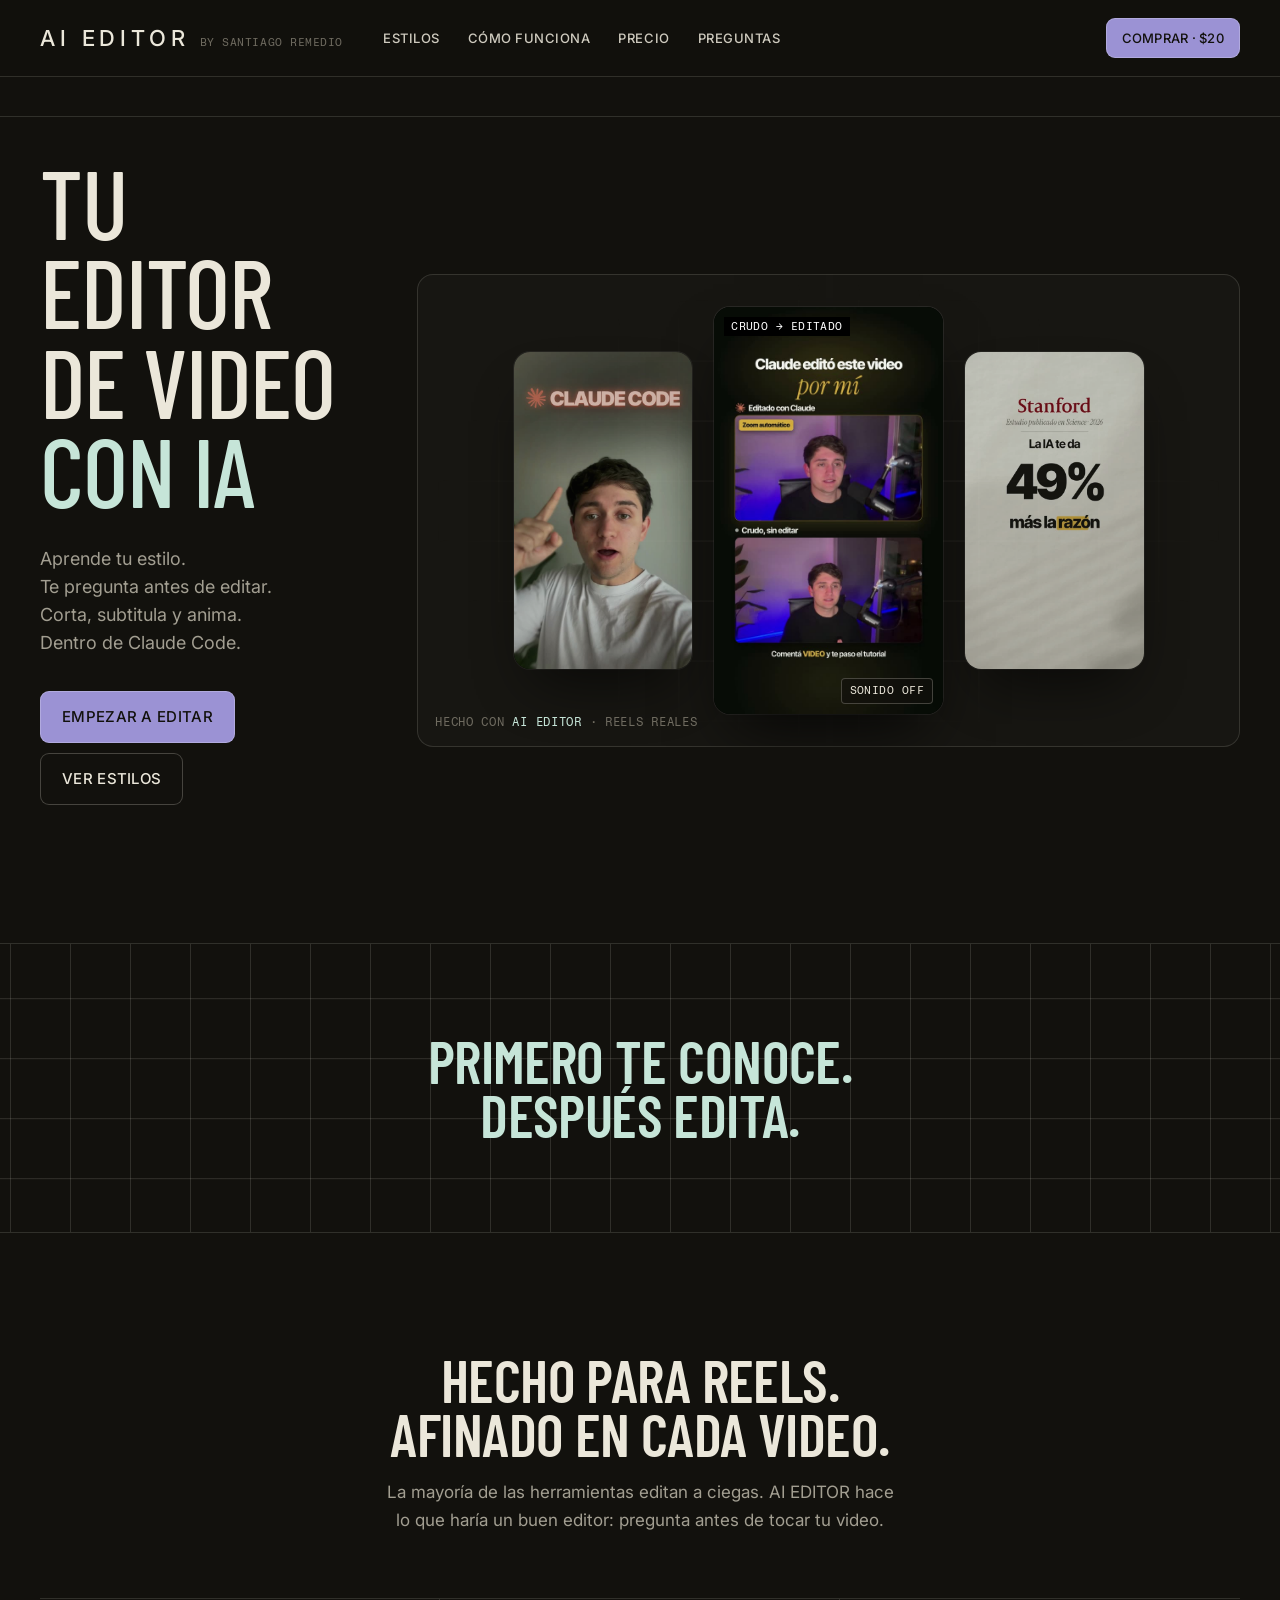
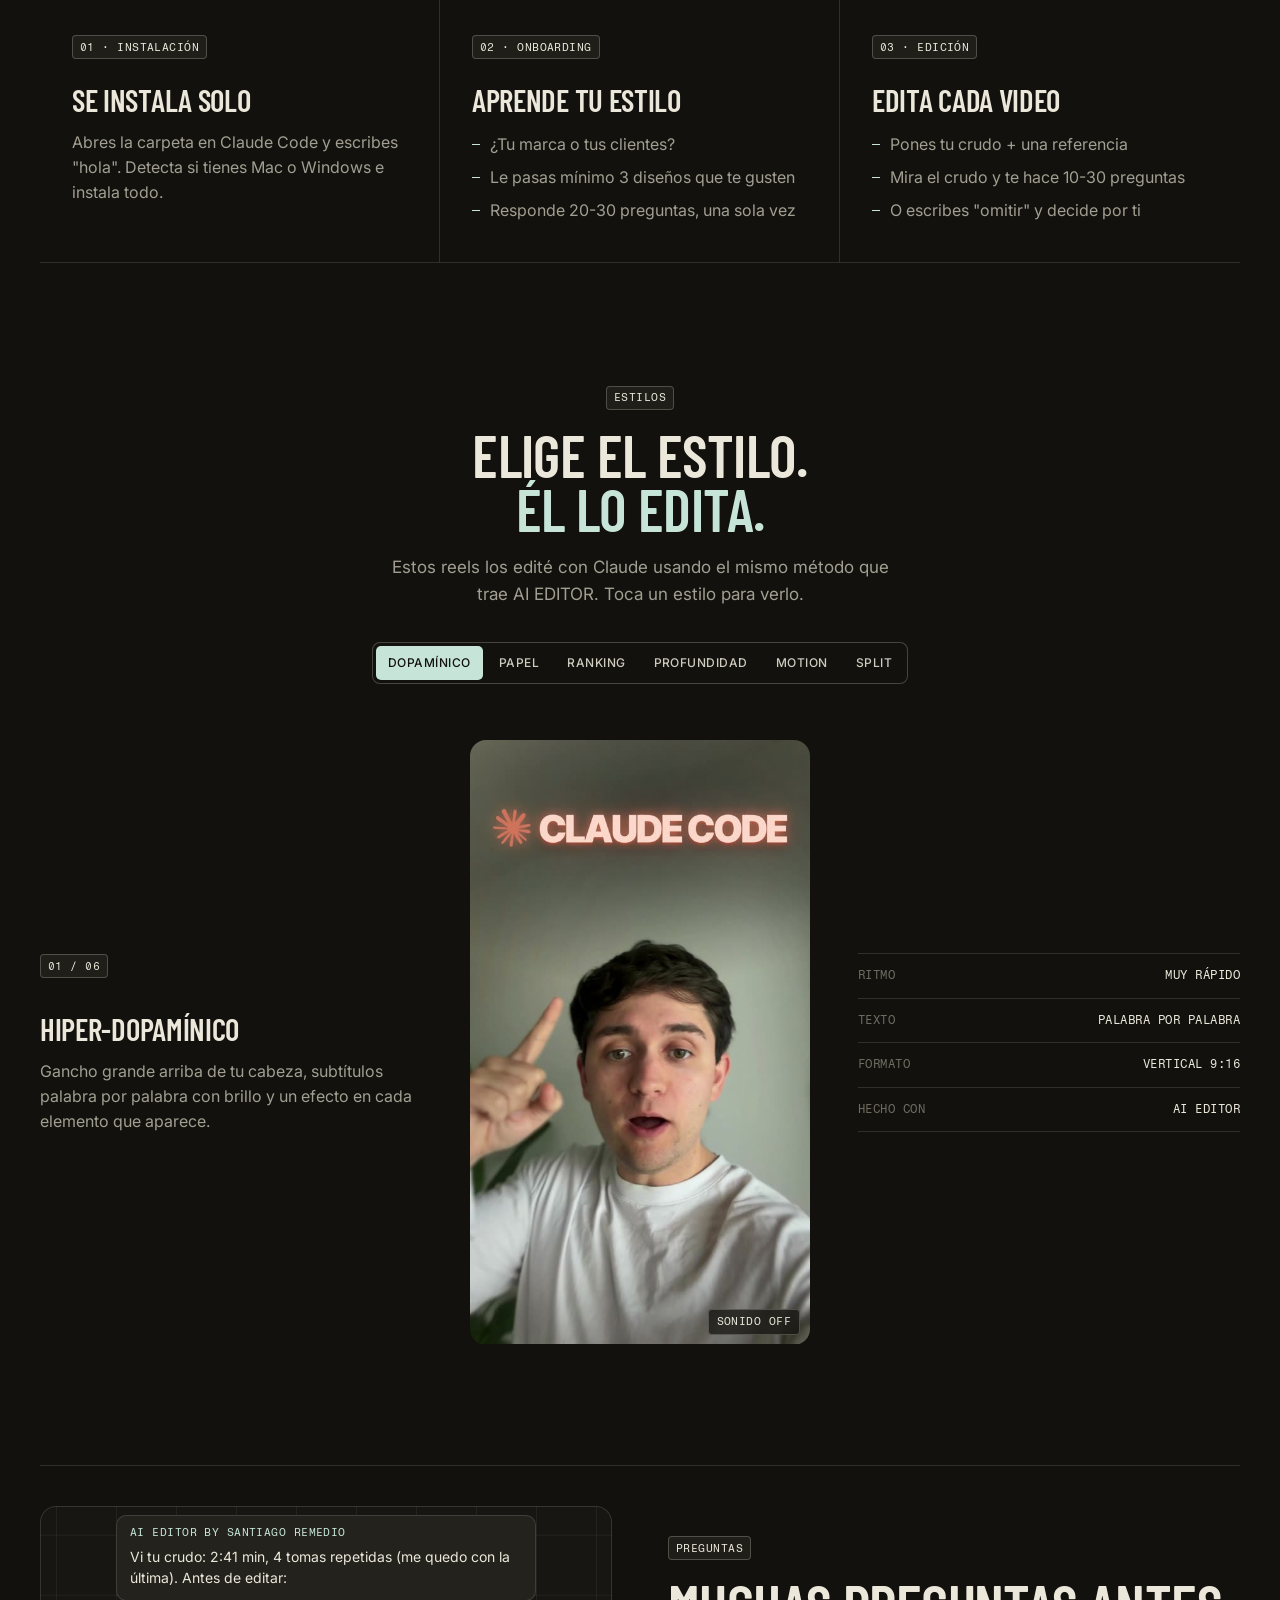
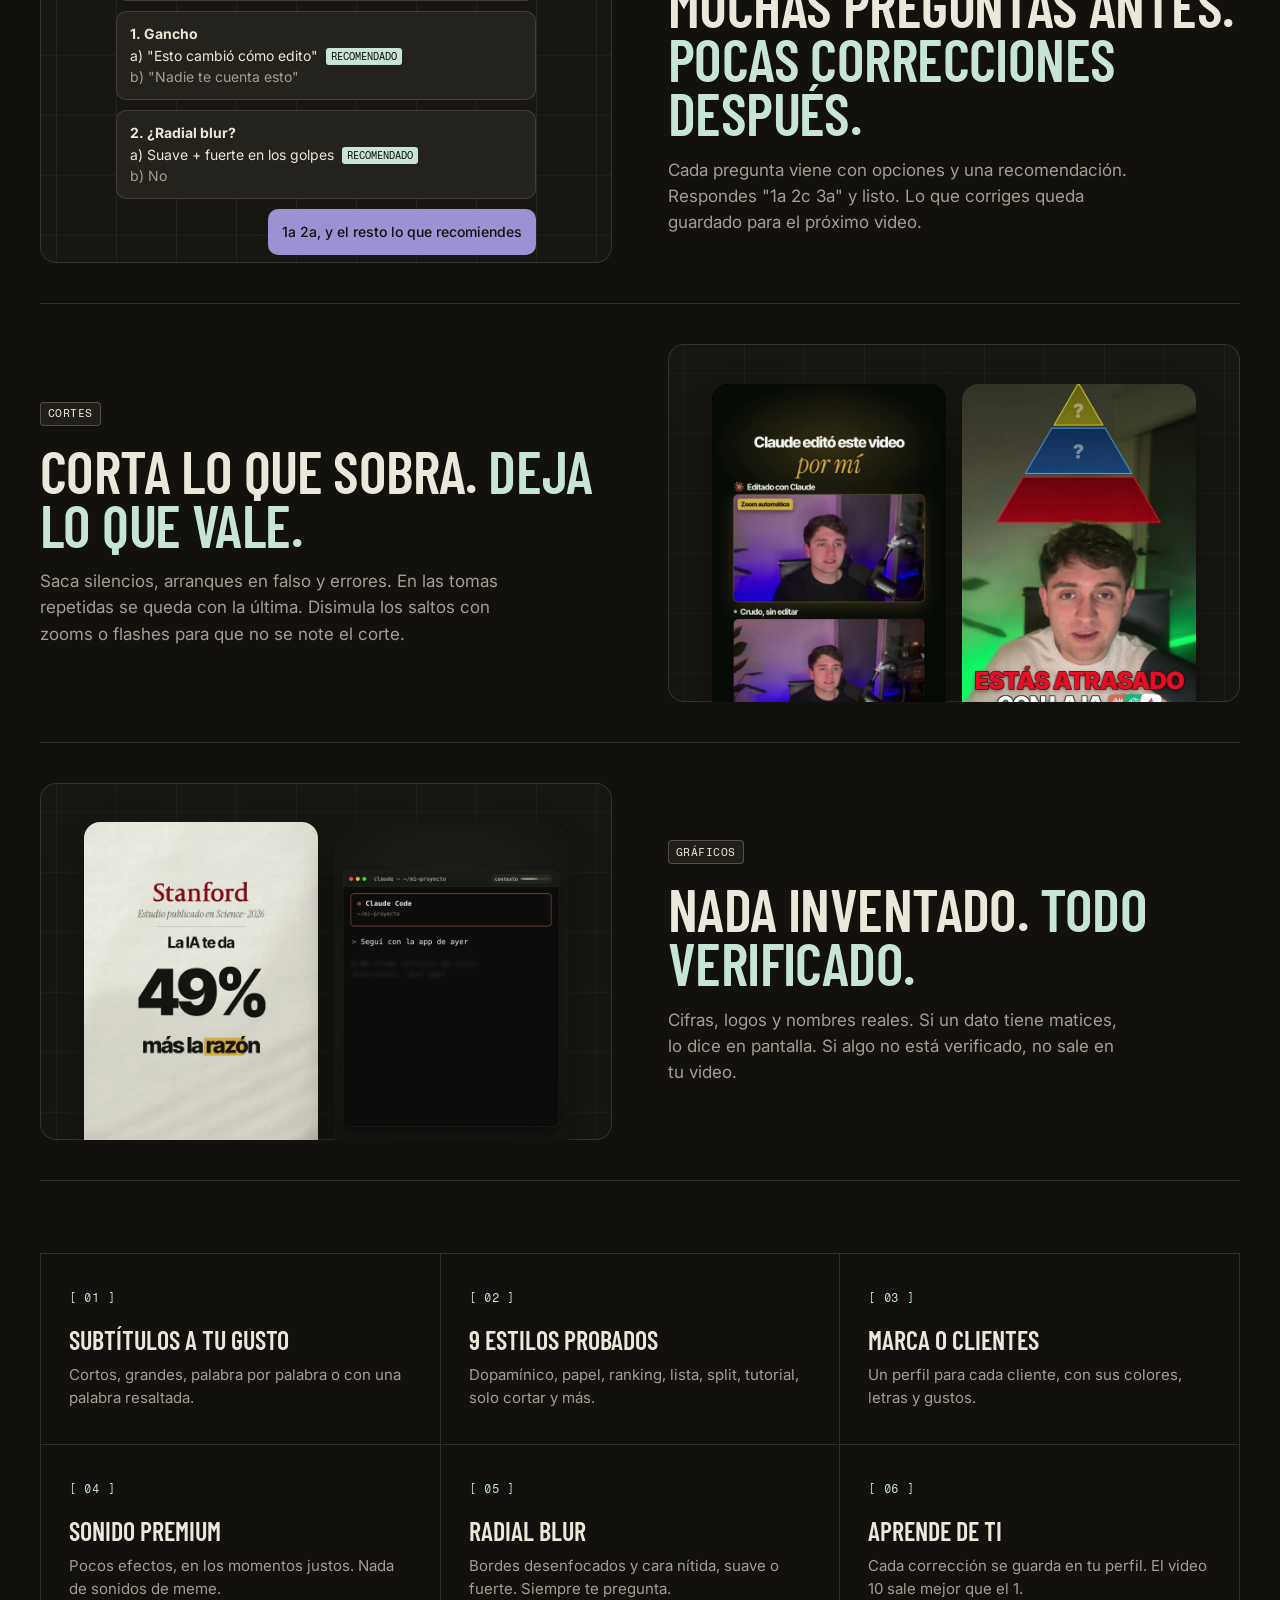
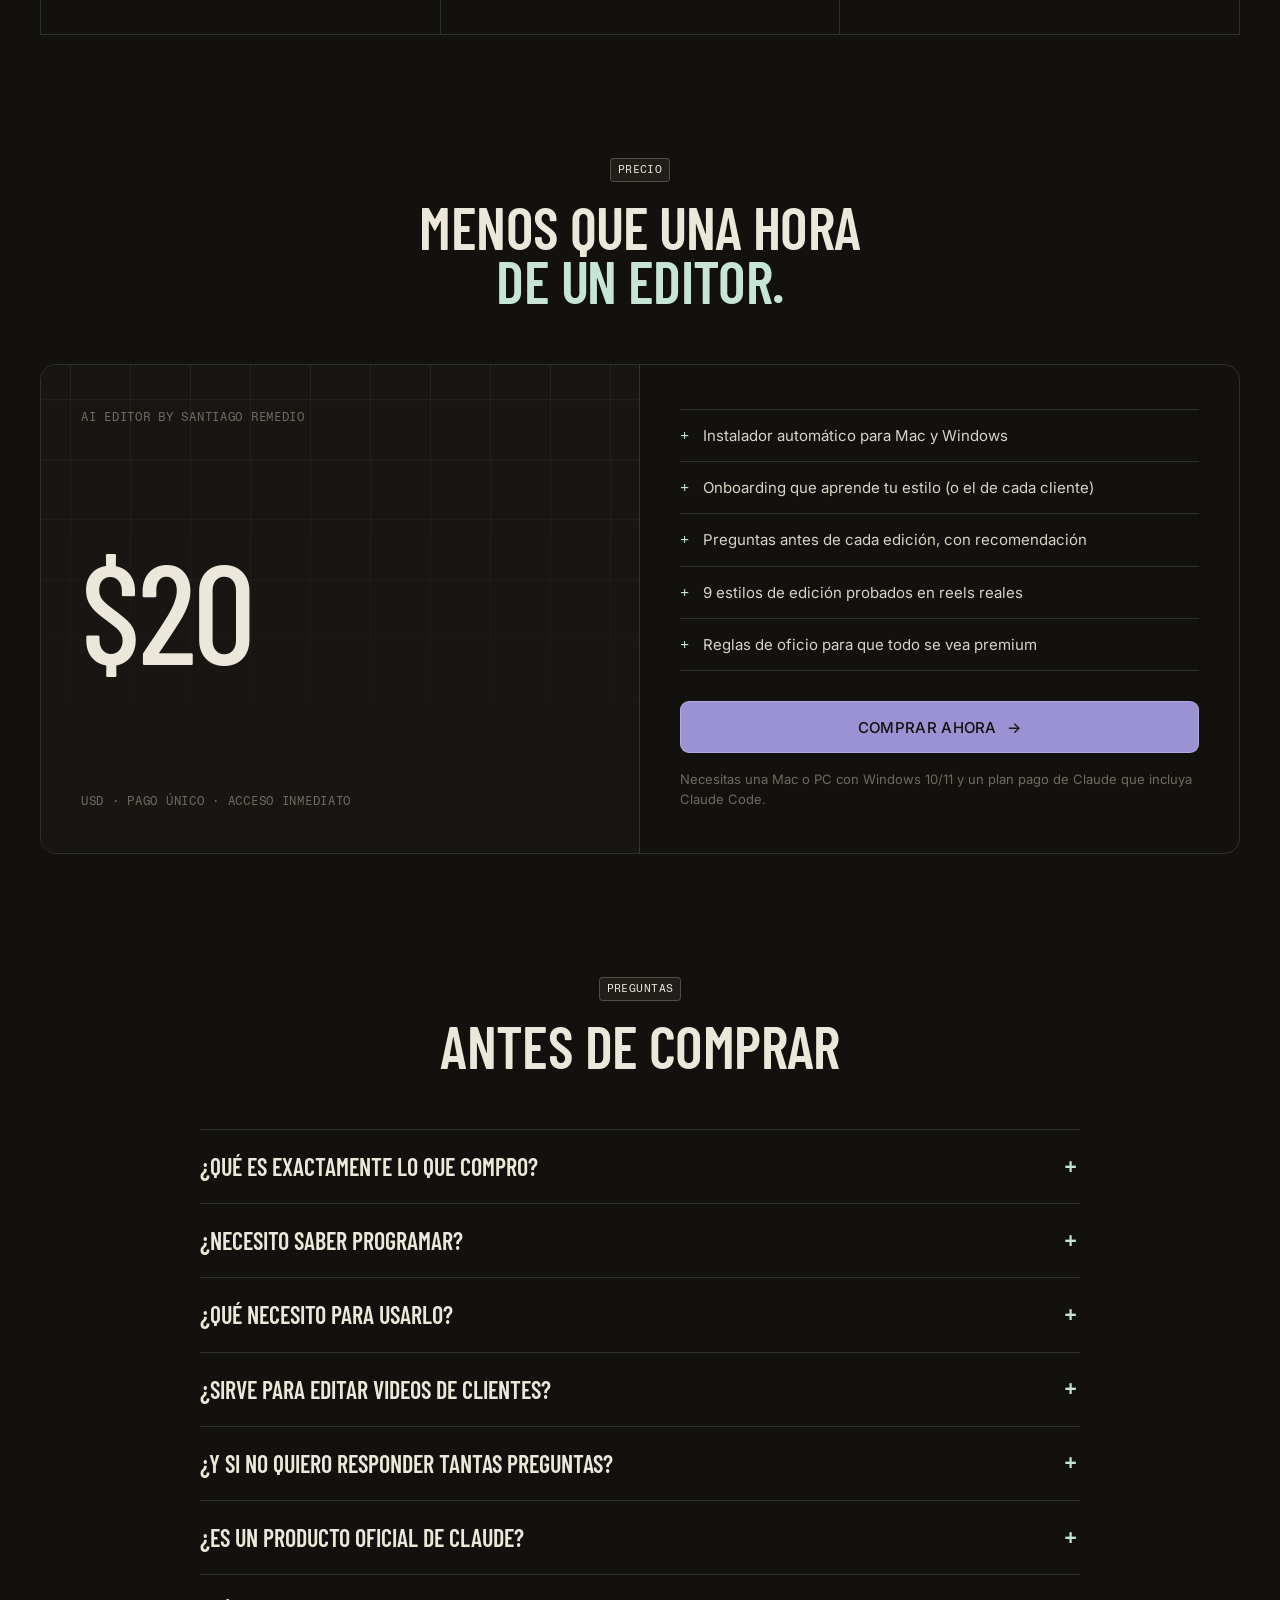
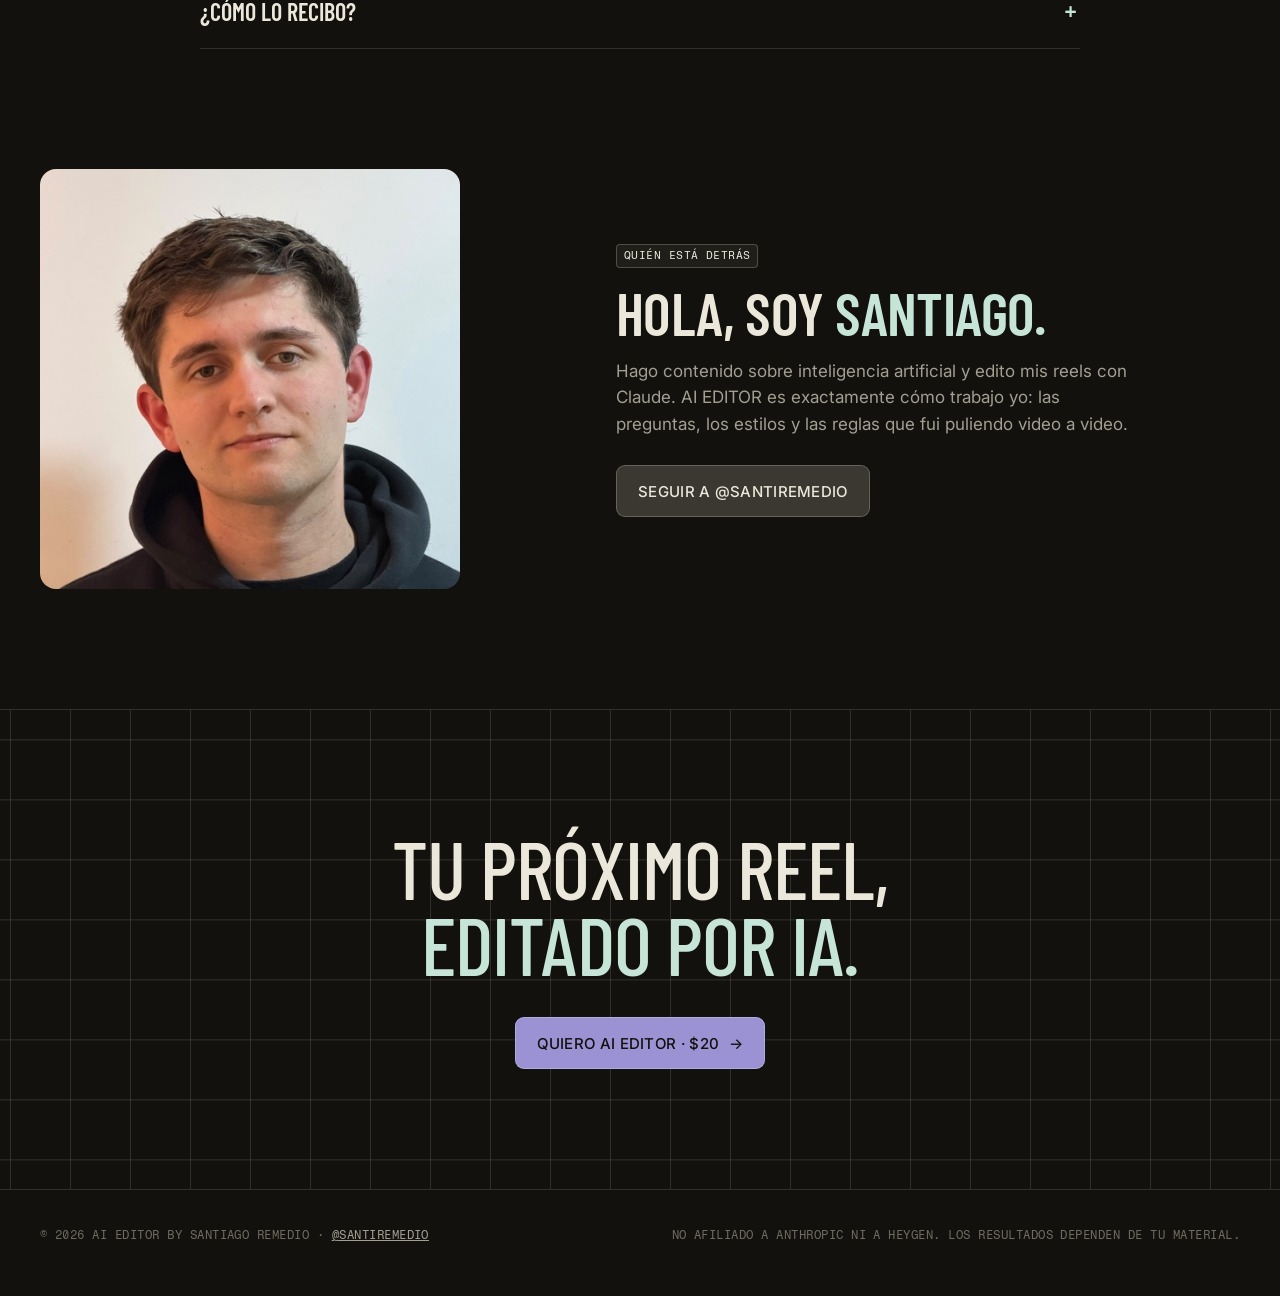
==== aieditor/index.html @ 9c3c4b29 "AI EDITOR: landing de venta (/aieditor)" ====
<!doctype html>
<html lang="es">
<head>
<meta charset="utf-8">
<meta name="viewport" content="width=device-width, initial-scale=1">
<title>AI EDITOR by Santiago Remedio</title>
<meta name="description" content="Tu editor de video con IA dentro de Claude Code. Te conoce, te pregunta y edita tus reels con cortes, subtítulos y motion graphics. Por Santiago Remedio (@santiremedio).">
<meta property="og:title" content="AI EDITOR by Santiago Remedio">
<meta property="og:description" content="Tu editor de video con IA, a tu estilo. Pago único.">
<meta property="og:image" content="https://santiagoremedio.com/aieditor/img/demo.jpg">
<meta property="og:url" content="https://santiagoremedio.com/aieditor">
<link rel="canonical" href="https://santiagoremedio.com/aieditor">
<meta name="theme-color" content="#12110d">
<link rel="icon" href="data:image/svg+xml,%3Csvg xmlns='http://www.w3.org/2000/svg' viewBox='0 0 64 64'%3E%3Crect width='64' height='64' rx='14' fill='%2312110d'/%3E%3Cpath d='M24 18l24 14-24 14z' fill='%239b92d4'/%3E%3C/svg%3E">
<link rel="preconnect" href="https://fonts.googleapis.com">
<link rel="preconnect" href="https://fonts.gstatic.com" crossorigin>
<link href="https://fonts.googleapis.com/css2?family=Barlow+Condensed:wght@500;600&family=Fragment+Mono&family=Inter:wght@400;500;600&display=swap" rel="stylesheet">
<link rel="stylesheet" href="/aieditor/estilos.css">
<script src="/aieditor/config.js"></script>
<style>
  /* hero */
  .hero .wrap { display: grid; grid-template-columns: minmax(300px, 0.8fr) 2fr; gap: 48px; align-items: center; padding-top: 40px; padding-bottom: 40px; }
  .hero .lines { margin: 30px 0 34px; color: var(--muted); font-size: 18px; line-height: 1.55; }
  .hero .by { display: flex; align-items: center; gap: 10px; margin-top: 28px; text-decoration: none; }
  .hero .by img { width: 30px; height: 30px; border-radius: 50%; object-fit: cover; }
  .hero .by span { font: 400 12px/1.3 var(--mono); text-transform: uppercase; letter-spacing: .04em; color: var(--dim); }
  .hero .by b { color: var(--text); font-weight: 400; }
  .stage {
    position: relative; border-radius: var(--r); overflow: hidden; background: var(--bg-2);
    aspect-ratio: 16 / 9.2; display: grid; place-items: center; box-shadow: 0 0 0 1px var(--line) inset;
  }
  .stage > .gridbg { position: absolute; inset: 0; opacity: .55; mask-image: radial-gradient(closest-side, #000 40%, transparent 100%); -webkit-mask-image: radial-gradient(closest-side, #000 40%, transparent 100%); }
  .trio { position: relative; display: flex; align-items: center; gap: 22px; height: 86%; }
  .trio .media { height: 100%; box-shadow: 0 30px 60px -20px rgba(0,0,0,.8), 0 0 0 1px rgba(255,255,255,.08); }
  .trio .side { height: 78%; opacity: .8; }
  .stage > .label { position: absolute; left: 18px; bottom: 16px; }
  .stage > .label b { color: var(--mint); font-weight: 400; }
  @media (max-width: 980px) {
    .hero .wrap { grid-template-columns: 1fr; gap: 36px; }
    .stage { aspect-ratio: auto; padding: 28px 0 56px; }
    .trio { height: auto; }
    .trio .media:not(.side) { height: auto; width: min(250px, 66vw); }
    .trio .side { display: none; }
  }

  /* banda grilla */
  .band { border-bottom: 1px solid var(--line); }
  .band .gridbg { padding: 90px 0; }
  .band .d2 { color: var(--mint); text-align: center; }

  /* pasos */
  .steps { display: grid; grid-template-columns: repeat(3, 1fr); border-top: 1px solid var(--line); border-bottom: 1px solid var(--line); margin-top: 64px; }
  .step { padding: 34px 32px 40px; border-right: 1px solid var(--line); }
  .step:last-child { border-right: 0; }
  .step .tag { margin-bottom: 26px; }
  .step p, .step li { color: var(--muted); font-size: 16px; }
  .step p { margin: 14px 0 0; }
  .step ul { margin: 16px 0 0; padding: 0; list-style: none; display: grid; gap: 8px; }
  .step li { padding-left: 18px; position: relative; }
  .step li::before { content: ""; position: absolute; left: 0; top: 12px; width: 8px; height: 1px; background: var(--mint); }
  @media (max-width: 860px) { .steps { grid-template-columns: 1fr; } .step { border-right: 0; border-bottom: 1px solid var(--line); padding: 30px 4px; } .step:last-child { border-bottom: 0; } }

  /* estilos con pestañas */
  .tabs { display: inline-flex; flex-wrap: wrap; justify-content: center; gap: 4px; padding: 4px; margin-top: 34px; box-shadow: 0 0 0 1px var(--line-2) inset; border-radius: 8px; }
  .tabs button {
    height: 34px; padding: 0 12px; border: 0; border-radius: 5px; cursor: pointer; background: transparent; color: #cfcbbf;
    font: 500 12px/1 var(--sans); letter-spacing: .04em; text-transform: uppercase;
    transition: background 200ms, color 200ms;
  }
  .tabs button[aria-selected="true"] { background: var(--mint); color: var(--ink); }
  @media (hover: hover) and (pointer: fine) { .tabs button:not([aria-selected="true"]):hover { background: rgba(235,231,218,.06); color: var(--text); } }
  .showcase { display: grid; grid-template-columns: 1fr minmax(260px, 340px) 1fr; gap: 48px; align-items: center; margin-top: 56px; }
  .showcase .media { width: 100%; }
  .showcase video { transition: opacity 220ms var(--ease-out); }
  .showcase video.swap { opacity: 0; }
  .sc-text .tag { margin-bottom: 18px; }
  .sc-text p { color: var(--muted); margin: 14px 0 0; }
  .sc-list { list-style: none; margin: 0; padding: 0; border-top: 1px solid var(--line); }
  .sc-list li { display: flex; justify-content: space-between; gap: 12px; padding: 14px 0; border-bottom: 1px solid var(--line); font: 400 12px/1.3 var(--mono); text-transform: uppercase; letter-spacing: .04em; color: var(--dim); }
  .sc-list li b { color: var(--text); font-weight: 400; text-align: right; }
  @media (max-width: 980px) { .showcase { grid-template-columns: 1fr; max-width: 420px; margin-left: auto; margin-right: auto; gap: 28px; } .sc-list { display: none; } }

  /* filas de features */
  .rows { border-top: 1px solid var(--line); }
  .frow { display: grid; grid-template-columns: 1fr 1fr; gap: 56px; align-items: center; padding: 40px 0; border-bottom: 1px solid var(--line); }
  .frow:nth-child(even) .fmedia { order: 2; }
  .fmedia { border-radius: var(--r); overflow: hidden; background: var(--bg-2); aspect-ratio: 16 / 10; position: relative; box-shadow: 0 0 0 1px var(--line) inset; display: grid; place-items: center; }
  .fmedia .pair { display: flex; gap: 16px; height: 84%; position: relative; }
  .fmedia .pair .media { height: 100%; aspect-ratio: 9/16; box-shadow: 0 20px 40px -16px rgba(0,0,0,.8); }
  .frow p { color: var(--muted); font-size: 17px; margin: 16px 0 0; max-width: 460px; }
  @media (max-width: 860px) { .frow { grid-template-columns: 1fr; gap: 26px; } .frow:nth-child(even) .fmedia { order: 0; } .fmedia { aspect-ratio: 4 / 4.4; } }

  .chat { width: min(420px, 88%); display: grid; gap: 10px; position: relative; }
  .bubble { padding: 12px 14px; border-radius: 10px; font-size: 14px; background: #24221c; box-shadow: 0 0 0 1px var(--line) inset; }
  .bubble .who { display: block; font: 400 11px/1 var(--mono); text-transform: uppercase; color: var(--mint); margin-bottom: 8px; letter-spacing: .04em; }
  .bubble .opt { display: block; color: var(--muted); }
  .bubble .opt.rec { color: var(--text); }
  .bubble .opt.rec::after { content: "recomendado"; margin-left: 8px; font: 400 10px/1 var(--mono); text-transform: uppercase; color: var(--ink); background: var(--mint); padding: 2px 5px; border-radius: 3px; vertical-align: 1px; }
  .bubble.me { justify-self: end; background: var(--lilac); color: var(--ink); font-weight: 500; box-shadow: none; }

  /* grilla de features */
  .fgrid { display: grid; grid-template-columns: repeat(3, 1fr); border-top: 1px solid var(--line); border-left: 1px solid var(--line); margin-top: 72px; }
  .fcell { padding: 30px 28px 34px; border-right: 1px solid var(--line); border-bottom: 1px solid var(--line); }
  .fcell .label { color: var(--mint); }
  .fcell h3 { font-family: var(--display); font-weight: 600; text-transform: uppercase; font-size: 26px; line-height: 1; margin: 18px 0 10px; }
  .fcell p { color: var(--muted); margin: 0; font-size: 15px; }
  @media (max-width: 860px) { .fgrid { grid-template-columns: 1fr 1fr; } }
  @media (max-width: 560px) { .fgrid { grid-template-columns: 1fr; } }

  /* precio */
  .pricing { display: grid; grid-template-columns: 1fr 1fr; border: 1px solid var(--line); border-radius: var(--r); overflow: hidden; margin-top: 56px; }
  .pricing > div { padding: 44px 40px; }
  .pricing .left { border-right: 1px solid var(--line); background: var(--bg-2); position: relative; overflow: hidden; display: flex; flex-direction: column; justify-content: space-between; gap: 30px; }
  .pricing .left > .gridbg { position: absolute; inset: 0; opacity: .5; mask-image: linear-gradient(180deg, #000, transparent 85%); -webkit-mask-image: linear-gradient(180deg, #000, transparent 85%); }
  .pricing .left > *:not(.gridbg) { position: relative; }
  .amount { display: flex; align-items: baseline; gap: 14px; }
  .amount b { font-family: var(--display); font-weight: 500; font-size: 140px; line-height: .8; letter-spacing: -0.02em; }
  .amount s { color: var(--dim); font-family: var(--display); font-size: 44px; }
  .incl { list-style: none; margin: 0 0 30px; padding: 0; border-top: 1px solid var(--line); }
  .incl li { padding: 14px 0; border-bottom: 1px solid var(--line); display: flex; gap: 14px; color: #d8d4c7; font-size: 15px; }
  .incl li::before { content: "+"; font-family: var(--mono); color: var(--mint); }
  .pricing .btn { width: 100%; }
  .req { margin: 16px 0 0; color: var(--dim); font-size: 13px; }
  @media (max-width: 860px) { .pricing { grid-template-columns: 1fr; } .pricing .left { border-right: 0; border-bottom: 1px solid var(--line); } .pricing > div { padding: 32px 22px; } .amount b { font-size: 104px; } }

  /* faq */
  .faq { max-width: 880px; margin: 56px auto 0; border-top: 1px solid var(--line); }
  .faq details { border-bottom: 1px solid var(--line); }
  .faq summary { cursor: pointer; list-style: none; padding: 24px 48px 24px 0; position: relative; font-family: var(--display); font-weight: 600; text-transform: uppercase; font-size: 24px; line-height: 1.05; }
  .faq summary::-webkit-details-marker { display: none; }
  .faq summary::after { content: "+"; position: absolute; right: 4px; top: 50%; translate: 0 -50%; font-family: var(--mono); font-size: 20px; color: var(--mint); transition: rotate 220ms var(--ease-out); }
  .faq details[open] summary::after { rotate: 45deg; }
  .faq details p { margin: 0; padding: 0 0 26px; color: var(--muted); max-width: 700px; }

  /* sobre mí */
  .about { display: grid; grid-template-columns: 1fr 1.2fr; gap: 56px; align-items: center; }
  .about .media { aspect-ratio: 1; max-width: 420px; }
  .about p { color: var(--muted); font-size: 17px; margin: 18px 0 0; max-width: 520px; }
  .about .btn { margin-top: 28px; }
  @media (max-width: 860px) { .about { grid-template-columns: 1fr; gap: 30px; } .about .media { max-width: 280px; } }

  .final { border-top: 1px solid var(--line); }
  .final .gridbg { padding: 120px 0; }
  .final .btn { margin-top: 36px; }
</style>
</head>
<body>

<nav class="nav">
  <div class="wrap">
    <a class="logo" href="#top" aria-label="AI EDITOR by Santiago Remedio"><b>AI EDITOR</b><span>by Santiago Remedio</span></a>
    <div class="links"><a href="#estilos">Estilos</a><a href="#como">Cómo funciona</a><a href="#precio">Precio</a><a href="#faq">Preguntas</a></div>
    <a class="btn" href="#precio"><span>Comprar · $<span class="js-price">20</span></span></a>
  </div>
</nav>
<div class="rule" aria-hidden="true"></div>

<header class="hero" id="top">
  <div class="wrap">
    <div>
      <h1 class="d1 reveal">Tu editor<br>de video<br><span class="it">con IA</span></h1>
      <p class="lines reveal">Aprende tu estilo.<br>Te pregunta antes de editar.<br>Corta, subtitula y anima.<br>Dentro de Claude Code.</p>
      <div class="reveal" style="display:flex;gap:10px;flex-wrap:wrap">
        <a class="btn" href="#precio">Empezar a editar</a>
        <a class="btn btn-line" href="#estilos">Ver estilos</a>
      </div>
      <a class="by reveal" href="https://instagram.com/santiremedio" target="_blank" rel="noopener">
        <img src="/aieditor/img/santi.jpg" alt="Santiago Remedio" width="30" height="30">
        <span>por <b>Santiago Remedio</b><br>@santiremedio</span>
      </a>
    </div>
    <div class="stage reveal">
      <div class="gridbg" aria-hidden="true"></div>
      <div class="trio">
        <div class="media vert side"><video class="js-vid" src="/aieditor/videos/dopaminico.mp4" poster="/aieditor/img/dopaminico.jpg" muted loop playsinline preload="none" aria-hidden="true"></video></div>
        <div class="media vert">
          <span class="chip-on">Crudo → editado</span>
          <video class="js-vid" src="/aieditor/videos/demo.mp4" poster="/aieditor/img/demo.jpg" muted loop playsinline preload="metadata" aria-label="Video crudo comparado con el editado por Claude"></video>
          <button class="sound js-sound" type="button" aria-pressed="false">Sonido off</button>
        </div>
        <div class="media vert side"><video class="js-vid" src="/aieditor/videos/papel.mp4" poster="/aieditor/img/papel.jpg" muted loop playsinline preload="none" aria-hidden="true"></video></div>
      </div>
      <span class="label">Hecho con <b>AI EDITOR</b> · reels reales</span>
    </div>
  </div>
</header>
<div class="rule" aria-hidden="true"></div>

<div class="band">
  <div class="gridbg">
    <div class="wrap"><h2 class="d2 reveal">Primero te conoce.<br>Después edita.</h2></div>
  </div>
</div>

<section id="como">
  <div class="wrap">
    <div class="center">
      <h2 class="d2 reveal">Hecho para reels.<br>Afinado en cada video.</h2>
      <p class="body reveal">La mayoría de las herramientas editan a ciegas. AI EDITOR hace lo que haría un buen editor: pregunta antes de tocar tu video.</p>
    </div>
    <div class="steps">
      <div class="step reveal"><span class="tag">01 · Instalación</span><h3 class="d3">Se instala solo</h3><p>Abres la carpeta en Claude Code y escribes "hola". Detecta si tienes Mac o Windows e instala todo.</p></div>
      <div class="step reveal"><span class="tag">02 · Onboarding</span><h3 class="d3">Aprende tu estilo</h3><ul><li>¿Tu marca o tus clientes?</li><li>Le pasas mínimo 3 diseños que te gusten</li><li>Responde 20-30 preguntas, una sola vez</li></ul></div>
      <div class="step reveal"><span class="tag">03 · Edición</span><h3 class="d3">Edita cada video</h3><ul><li>Pones tu crudo + una referencia</li><li>Mira el crudo y te hace 10-30 preguntas</li><li>O escribes "omitir" y decide por ti</li></ul></div>
    </div>
  </div>
</section>

<section id="estilos" style="padding-top:0">
  <div class="wrap center">
    <span class="tag reveal">Estilos</span>
    <h2 class="d2 reveal" style="margin-top:18px">Elige el estilo.<br><span class="it">Él lo edita.</span></h2>
    <p class="body reveal">Estos reels los edité con Claude usando el mismo método que trae AI EDITOR. Toca un estilo para verlo.</p>
    <div class="tabs reveal" role="tablist" aria-label="Estilos de edición">
      <button role="tab" aria-selected="true" data-src="/aieditor/videos/dopaminico.mp4" data-poster="/aieditor/img/dopaminico.jpg" data-title="Hiper-dopamínico" data-desc="Gancho grande arriba de tu cabeza, subtítulos palabra por palabra con brillo y un efecto en cada elemento que aparece." data-ritmo="Muy rápido" data-texto="Palabra por palabra">Dopamínico</button>
      <button role="tab" aria-selected="false" data-src="/aieditor/videos/papel.mp4" data-poster="/aieditor/img/papel.jpg" data-title="Papel" data-desc="Tu toma se alterna con escenas claras tipo papel: algo visual nuevo cada dos segundos. Ideal para explicar un estudio o una idea." data-ritmo="Rápido" data-texto="Línea + palabra grande">Papel</button>
      <button role="tab" aria-selected="false" data-src="/aieditor/videos/ranking.mp4" data-poster="/aieditor/img/ranking.jpg" data-title="Ranking" data-desc="Logos reales que aparecen, se califican y se ordenan mientras hablas. Perfecto para comparar herramientas." data-ritmo="Medio" data-texto="Subtítulos grandes">Ranking</button>
      <button role="tab" aria-selected="false" data-src="/aieditor/videos/niveles.mp4" data-poster="/aieditor/img/niveles.jpg" data-title="Profundidad" data-desc="Gráficos que viven detrás de tu cabeza: tu figura recortada queda por delante y da sensación de 3D." data-ritmo="Rápido" data-texto="Títulos con emoji">Profundidad</button>
      <button role="tab" aria-selected="false" data-src="/aieditor/videos/motion.mp4" data-poster="/aieditor/img/motion.jpg" data-title="Motion graphics" data-desc="Apps, buscadores y pantallas recreadas y animadas, con tu cara en una burbuja cuando el gráfico manda." data-ritmo="Medio" data-texto="Palabra clave en itálica">Motion</button>
      <button role="tab" aria-selected="false" data-src="/aieditor/videos/split.mp4" data-poster="/aieditor/img/split.jpg" data-title="Pantalla dividida" data-desc="Arriba lo que explicas (una terminal, una web, un gráfico); abajo tú. Sin perder nunca tu cara." data-ritmo="Medio" data-texto="Mayúsculas abajo">Split</button>
    </div>
    <div class="showcase">
      <div class="sc-text reveal" style="text-align:left">
        <span class="tag js-sc-n">01 / 06</span>
        <h3 class="d3 js-sc-title" style="margin-top:18px">Hiper-dopamínico</h3>
        <p class="js-sc-desc">Gancho grande arriba de tu cabeza, subtítulos palabra por palabra con brillo y un efecto en cada elemento que aparece.</p>
      </div>
      <div class="media vert reveal">
        <video class="js-vid js-sc-video" src="/aieditor/videos/dopaminico.mp4" poster="/aieditor/img/dopaminico.jpg" muted loop playsinline preload="none"></video>
        <button class="sound js-sound" type="button" aria-pressed="false">Sonido off</button>
      </div>
      <ul class="sc-list reveal" style="text-align:left">
        <li>Ritmo <b class="js-sc-ritmo">Muy rápido</b></li>
        <li>Texto <b class="js-sc-texto">Palabra por palabra</b></li>
        <li>Formato <b>Vertical 9:16</b></li>
        <li>Hecho con <b>AI EDITOR</b></li>
      </ul>
    </div>
  </div>
</section>

<section style="padding-top:0">
  <div class="wrap">
    <div class="rows">
      <div class="frow">
        <div class="fmedia reveal">
          <div class="gridbg" style="position:absolute;inset:0;opacity:.45" aria-hidden="true"></div>
          <div class="chat" aria-label="Ejemplo de preguntas">
            <div class="bubble"><span class="who">AI EDITOR by Santiago Remedio</span>Vi tu crudo: 2:41 min, 4 tomas repetidas (me quedo con la última). Antes de editar:</div>
            <div class="bubble"><b>1. Gancho</b><span class="opt rec">a) "Esto cambió cómo edito"</span><span class="opt">b) "Nadie te cuenta esto"</span></div>
            <div class="bubble"><b>2. ¿Radial blur?</b><span class="opt rec">a) Suave + fuerte en los golpes</span><span class="opt">b) No</span></div>
            <div class="bubble me">1a 2a, y el resto lo que recomiendes</div>
          </div>
        </div>
        <div class="reveal">
          <span class="tag">Preguntas</span>
          <h3 class="d2" style="margin-top:18px">Muchas preguntas antes. <span class="it">Pocas correcciones después.</span></h3>
          <p>Cada pregunta viene con opciones y una recomendación. Respondes "1a 2c 3a" y listo. Lo que corriges queda guardado para el próximo video.</p>
        </div>
      </div>
      <div class="frow">
        <div class="fmedia reveal">
          <div class="gridbg" style="position:absolute;inset:0;opacity:.3" aria-hidden="true"></div>
          <div class="pair">
            <div class="media"><img src="/aieditor/img/demo.jpg" alt="Comparación de video crudo y editado" loading="lazy"></div>
            <div class="media"><img src="/aieditor/img/niveles.jpg" alt="Reel con gráfico detrás de la cabeza" loading="lazy"></div>
          </div>
        </div>
        <div class="reveal">
          <span class="tag">Cortes</span>
          <h3 class="d2" style="margin-top:18px">Corta lo que sobra. <span class="it">Deja lo que vale.</span></h3>
          <p>Saca silencios, arranques en falso y errores. En las tomas repetidas se queda con la última. Disimula los saltos con zooms o flashes para que no se note el corte.</p>
        </div>
      </div>
      <div class="frow">
        <div class="fmedia reveal">
          <div class="gridbg" style="position:absolute;inset:0;opacity:.3" aria-hidden="true"></div>
          <div class="pair">
            <div class="media"><img src="/aieditor/img/papel.jpg" alt="Reel con dato verificado de Stanford" loading="lazy"></div>
            <div class="media"><img src="/aieditor/img/split.jpg" alt="Reel con pantalla dividida" loading="lazy"></div>
          </div>
        </div>
        <div class="reveal">
          <span class="tag">Gráficos</span>
          <h3 class="d2" style="margin-top:18px">Nada inventado. <span class="it">Todo verificado.</span></h3>
          <p>Cifras, logos y nombres reales. Si un dato tiene matices, lo dice en pantalla. Si algo no está verificado, no sale en tu video.</p>
        </div>
      </div>
    </div>

    <div class="fgrid">
      <div class="fcell reveal"><span class="label">[ 01 ]</span><h3>Subtítulos a tu gusto</h3><p>Cortos, grandes, palabra por palabra o con una palabra resaltada.</p></div>
      <div class="fcell reveal"><span class="label">[ 02 ]</span><h3>9 estilos probados</h3><p>Dopamínico, papel, ranking, lista, split, tutorial, solo cortar y más.</p></div>
      <div class="fcell reveal"><span class="label">[ 03 ]</span><h3>Marca o clientes</h3><p>Un perfil para cada cliente, con sus colores, letras y gustos.</p></div>
      <div class="fcell reveal"><span class="label">[ 04 ]</span><h3>Sonido premium</h3><p>Pocos efectos, en los momentos justos. Nada de sonidos de meme.</p></div>
      <div class="fcell reveal"><span class="label">[ 05 ]</span><h3>Radial blur</h3><p>Bordes desenfocados y cara nítida, suave o fuerte. Siempre te pregunta.</p></div>
      <div class="fcell reveal"><span class="label">[ 06 ]</span><h3>Aprende de ti</h3><p>Cada corrección se guarda en tu perfil. El video 10 sale mejor que el 1.</p></div>
    </div>
  </div>
</section>

<section id="precio" style="padding-top:0">
  <div class="wrap">
    <div class="center">
      <span class="tag reveal">Precio</span>
      <h2 class="d2 reveal" style="margin-top:18px">Menos que una hora<br><span class="it">de un editor.</span></h2>
    </div>
    <div class="pricing reveal">
      <div class="left">
        <div class="gridbg" aria-hidden="true"></div>
        <span class="label">AI EDITOR by Santiago Remedio</span>
        <div class="amount"><b>$<span class="js-price">20</span></b><s class="js-before" hidden></s></div>
        <span class="label">USD · pago único · acceso inmediato</span>
      </div>
      <div>
        <ul class="incl">
          <li>Instalador automático para Mac y Windows</li>
          <li>Onboarding que aprende tu estilo (o el de cada cliente)</li>
          <li>Preguntas antes de cada edición, con recomendación</li>
          <li>9 estilos de edición probados en reels reales</li>
          <li>Reglas de oficio para que todo se vea premium</li>
        </ul>
        <a class="btn js-buy-main" href="#precio">Comprar ahora <span class="arrow">→</span></a>
        <p class="req">Necesitas una Mac o PC con Windows 10/11 y un plan pago de Claude que incluya Claude Code.</p>
      </div>
    </div>
  </div>
</section>

<section id="faq" style="padding-top:0">
  <div class="wrap">
    <div class="center"><span class="tag reveal">Preguntas</span><h2 class="d2 reveal" style="margin-top:18px">Antes de comprar</h2></div>
    <div class="faq">
      <details class="reveal"><summary>¿Qué es exactamente lo que compro?</summary><p>Una carpeta que se abre en Claude Code (la app de Claude para trabajar con archivos). Trae el instalador, mi método de edición, las preguntas y los estilos. Claude la lee y pasa a trabajar como tu editor.</p></details>
      <details class="reveal"><summary>¿Necesito saber programar?</summary><p>No. Abres la carpeta, escribes "hola" y sigues lo que te dice. Si hay que instalar algo que necesita tu permiso, te explica qué tocar paso a paso.</p></details>
      <details class="reveal"><summary>¿Qué necesito para usarlo?</summary><p>Una Mac o una PC con Windows 10/11, y un plan pago de Claude que incluya Claude Code. El resto (programas y herramientas) se instala solo.</p></details>
      <details class="reveal"><summary>¿Sirve para editar videos de clientes?</summary><p>Sí. En el onboarding eliges "varios clientes" y cada uno tiene su propio perfil con su estilo.</p></details>
      <details class="reveal"><summary>¿Y si no quiero responder tantas preguntas?</summary><p>Siempre te las muestra, pero puedes escribir "omitir" y usa sus recomendaciones.</p></details>
      <details class="reveal"><summary>¿Es un producto oficial de Claude?</summary><p>No. AI EDITOR es un método creado por Santiago Remedio que funciona dentro de Claude Code, sobre herramientas de código abierto (HyperFrames). No está afiliado a Anthropic ni a HeyGen.</p></details>
      <details class="reveal"><summary>¿Cómo lo recibo?</summary><p>Apenas pagas, te lleva a una página con el link de descarga y los pasos para instalarlo.</p></details>
    </div>
  </div>
</section>

<section style="padding-top:0">
  <div class="wrap about">
    <div class="media reveal"><img src="/aieditor/img/santi.jpg" alt="Santiago Remedio" loading="lazy"></div>
    <div class="reveal">
      <span class="tag">Quién está detrás</span>
      <h2 class="d2" style="margin-top:18px">Hola, soy <span class="it">Santiago.</span></h2>
      <p>Hago contenido sobre inteligencia artificial y edito mis reels con Claude. AI EDITOR es exactamente cómo trabajo yo: las preguntas, los estilos y las reglas que fui puliendo video a video.</p>
      <a class="btn btn-dark" href="https://instagram.com/santiremedio" target="_blank" rel="noopener">Seguir a @santiremedio</a>
    </div>
  </div>
</section>

<div class="final center">
  <div class="gridbg">
    <div class="wrap">
      <h2 class="d1 reveal" style="font-size:clamp(48px,6.4vw,96px)">Tu próximo reel,<br><span class="it">editado por IA.</span></h2>
      <a class="btn reveal" href="#precio"><span>Quiero AI EDITOR · $<span class="js-price">20</span></span> <span class="arrow">→</span></a>
    </div>
  </div>
</div>

<footer class="foot">
  <div class="wrap">
    <span>© <span class="js-year">2026</span> AI EDITOR by Santiago Remedio · <a href="https://instagram.com/santiremedio" target="_blank" rel="noopener">@santiremedio</a></span>
    <span>No afiliado a Anthropic ni a HeyGen. Los resultados dependen de tu material.</span>
  </div>
</footer>

<script src="/aieditor/app.js"></script>
</body>
</html>
---- aieditor/estilos.css ----
:root {
  --bg: #12110d;
  --bg-2: #171612;
  --panel: #1c1a15;
  --line: rgba(235, 231, 218, 0.14);
  --line-2: rgba(235, 231, 218, 0.24);
  --text: #ebe7da;
  --muted: #a29e91;
  --dim: #6f6b60;
  --lilac: #9b92d4;
  --lilac-hi: #ada5e0;
  --mint: #c6e5d8;
  --ink: #12110d;
  --ease-out: cubic-bezier(0.23, 1, 0.32, 1);
  --r: 16px;
  --display: "Barlow Condensed", "Arial Narrow", system-ui, sans-serif;
  --sans: "Inter", system-ui, -apple-system, "Segoe UI", sans-serif;
  --mono: "Fragment Mono", ui-monospace, Menlo, Consolas, monospace;
}

*, *::before, *::after { box-sizing: border-box; }
html { -webkit-text-size-adjust: 100%; scroll-behavior: smooth; overflow-x: clip; }
body {
  margin: 0;
  background: var(--bg);
  color: var(--text);
  font-family: var(--sans);
  font-size: 16px;
  line-height: 1.55;
  -webkit-font-smoothing: antialiased;
  overflow-x: clip;
}
img, video, svg { display: block; max-width: 100%; }
a { color: inherit; }
::selection { background: var(--lilac); color: var(--ink); }

.wrap { width: 100%; max-width: 1360px; margin: 0 auto; padding: 0 40px; }
@media (max-width: 760px) { .wrap { padding: 0 16px; } }

/* tipografía */
.d1, .d2, .d3 {
  font-family: var(--display);
  font-weight: 600;
  text-transform: uppercase;
  letter-spacing: -0.01em;
  line-height: 0.92;
  margin: 0;
}
.d1 { font-size: clamp(54px, 7.6vw, 112px); font-weight: 500; }
.d2 { font-size: clamp(38px, 4.6vw, 64px); }
.d3 { font-size: clamp(26px, 2.4vw, 34px); line-height: 1; }
.it { color: var(--mint); }
.body { color: var(--muted); font-size: 17px; line-height: 1.6; margin: 18px 0 0; max-width: 520px; }
.center { text-align: center; }
.center .body { margin-left: auto; margin-right: auto; }
.tag {
  display: inline-flex; align-items: center; height: 24px; padding: 0 8px;
  font: 400 11px/1 var(--mono); letter-spacing: 0.04em; text-transform: uppercase;
  color: var(--text); background: rgba(235,231,218,0.06);
  box-shadow: 0 0 0 1px var(--line-2) inset; border-radius: 4px;
}
.label { font: 400 12px/1.4 var(--mono); text-transform: uppercase; letter-spacing: 0.06em; color: var(--dim); }

/* botones */
.btn {
  display: inline-flex; align-items: center; justify-content: center; gap: 10px;
  height: 52px; padding: 0 22px; border-radius: 9px; border: 0; cursor: pointer;
  font: 500 15px/1 var(--sans); letter-spacing: 0.02em; text-transform: uppercase; text-decoration: none;
  background: var(--lilac); color: var(--ink);
  box-shadow: 0 0 0 1px rgba(255,255,255,0.22) inset;
  transition: transform 160ms var(--ease-out), background 200ms;
}
.btn:active { transform: scale(0.97); }
@media (hover: hover) and (pointer: fine) { .btn:hover { background: var(--lilac-hi); } }
.btn-dark { background: #3a3830; color: var(--text); box-shadow: 0 0 0 1px var(--line-2) inset; }
@media (hover: hover) and (pointer: fine) { .btn-dark:hover { background: #46443b; } }
.btn-line { background: transparent; color: var(--text); box-shadow: 0 0 0 1px var(--line-2) inset; }
@media (hover: hover) and (pointer: fine) { .btn-line:hover { background: rgba(235,231,218,0.06); } }
.btn .arrow { transition: transform 200ms var(--ease-out); }
@media (hover: hover) and (pointer: fine) { .btn:hover .arrow { transform: translateX(3px); } }
:focus-visible { outline: 2px solid var(--mint); outline-offset: 3px; }

/* nav */
.nav { position: sticky; top: 0; z-index: 50; background: rgba(18,17,13,0.86); backdrop-filter: blur(12px); -webkit-backdrop-filter: blur(12px); border-bottom: 1px solid var(--line); }
.nav .wrap { display: flex; align-items: center; height: 76px; gap: 40px; }
.logo { display: flex; align-items: baseline; gap: 10px; text-decoration: none; white-space: nowrap; }
.logo b { font-family: var(--sans); font-weight: 500; font-size: 22px; letter-spacing: 0.22em; }
.logo span { font: 400 11px/1 var(--mono); color: var(--dim); text-transform: uppercase; letter-spacing: 0.05em; }
.links { display: flex; gap: 28px; }
.links a { font-size: 13px; font-weight: 500; letter-spacing: 0.04em; text-transform: uppercase; text-decoration: none; color: #cfcbbf; }
@media (hover: hover) and (pointer: fine) { .links a:hover { color: var(--text); } }
.nav .btn { margin-left: auto; height: 40px; padding: 0 16px; font-size: 13px; }
@media (max-width: 980px) { .links { display: none; } }
@media (max-width: 460px) { .logo span { display: none; } .logo b { font-size: 18px; } }

/* bandas de líneas (doble regla) */
.rule { height: 40px; border-bottom: 1px solid var(--line); }
.rule + * { border-top: 0; }

/* reveal */
.reveal { opacity: 0; transform: translateY(16px); transition: opacity 800ms var(--ease-out), transform 800ms var(--ease-out); }
.reveal.in { opacity: 1; transform: none; }
@media (prefers-reduced-motion: reduce) {
  .reveal { opacity: 1; transform: none; transition: none; }
  html { scroll-behavior: auto; }
}

/* medios */
.media { position: relative; border-radius: var(--r); overflow: hidden; background: #000; }
.media video, .media img { width: 100%; height: 100%; object-fit: cover; }
.vert { aspect-ratio: 9 / 16; }
.sound {
  position: absolute; right: 10px; bottom: 10px; z-index: 2;
  height: 26px; padding: 0 9px; border-radius: 4px; border: 0; cursor: pointer;
  font: 400 11px/1 var(--mono); letter-spacing: 0.04em; text-transform: uppercase;
  background: rgba(18,17,13,0.72); color: var(--text);
  box-shadow: 0 0 0 1px var(--line-2) inset;
  backdrop-filter: blur(8px); -webkit-backdrop-filter: blur(8px);
  transition: transform 140ms var(--ease-out), background 200ms;
}
.sound:active { transform: scale(0.95); }
.sound[aria-pressed="true"] { background: var(--mint); color: var(--ink); }
.chip-on {
  position: absolute; left: 10px; top: 10px; z-index: 2;
  padding: 4px 7px; font: 400 11px/1 var(--mono); text-transform: uppercase; letter-spacing: 0.04em;
  background: #000; color: #fff;
}

/* grilla de fondo */
.gridbg {
  background-image:
    linear-gradient(var(--line) 1px, transparent 1px),
    linear-gradient(90deg, var(--line) 1px, transparent 1px);
  background-size: 60px 60px;
  background-position: center;
}

section { padding: 120px 0; }
@media (max-width: 760px) { section { padding: 80px 0; } }
.boxed { border-left: 1px solid var(--line); border-right: 1px solid var(--line); }

.foot { border-top: 1px solid var(--line); padding: 36px 0 52px; color: var(--dim); }
.foot .wrap { display: flex; flex-wrap: wrap; gap: 12px 28px; justify-content: space-between; font: 400 12px/1.5 var(--mono); text-transform: uppercase; letter-spacing: 0.04em; }
.foot a { color: var(--muted); }
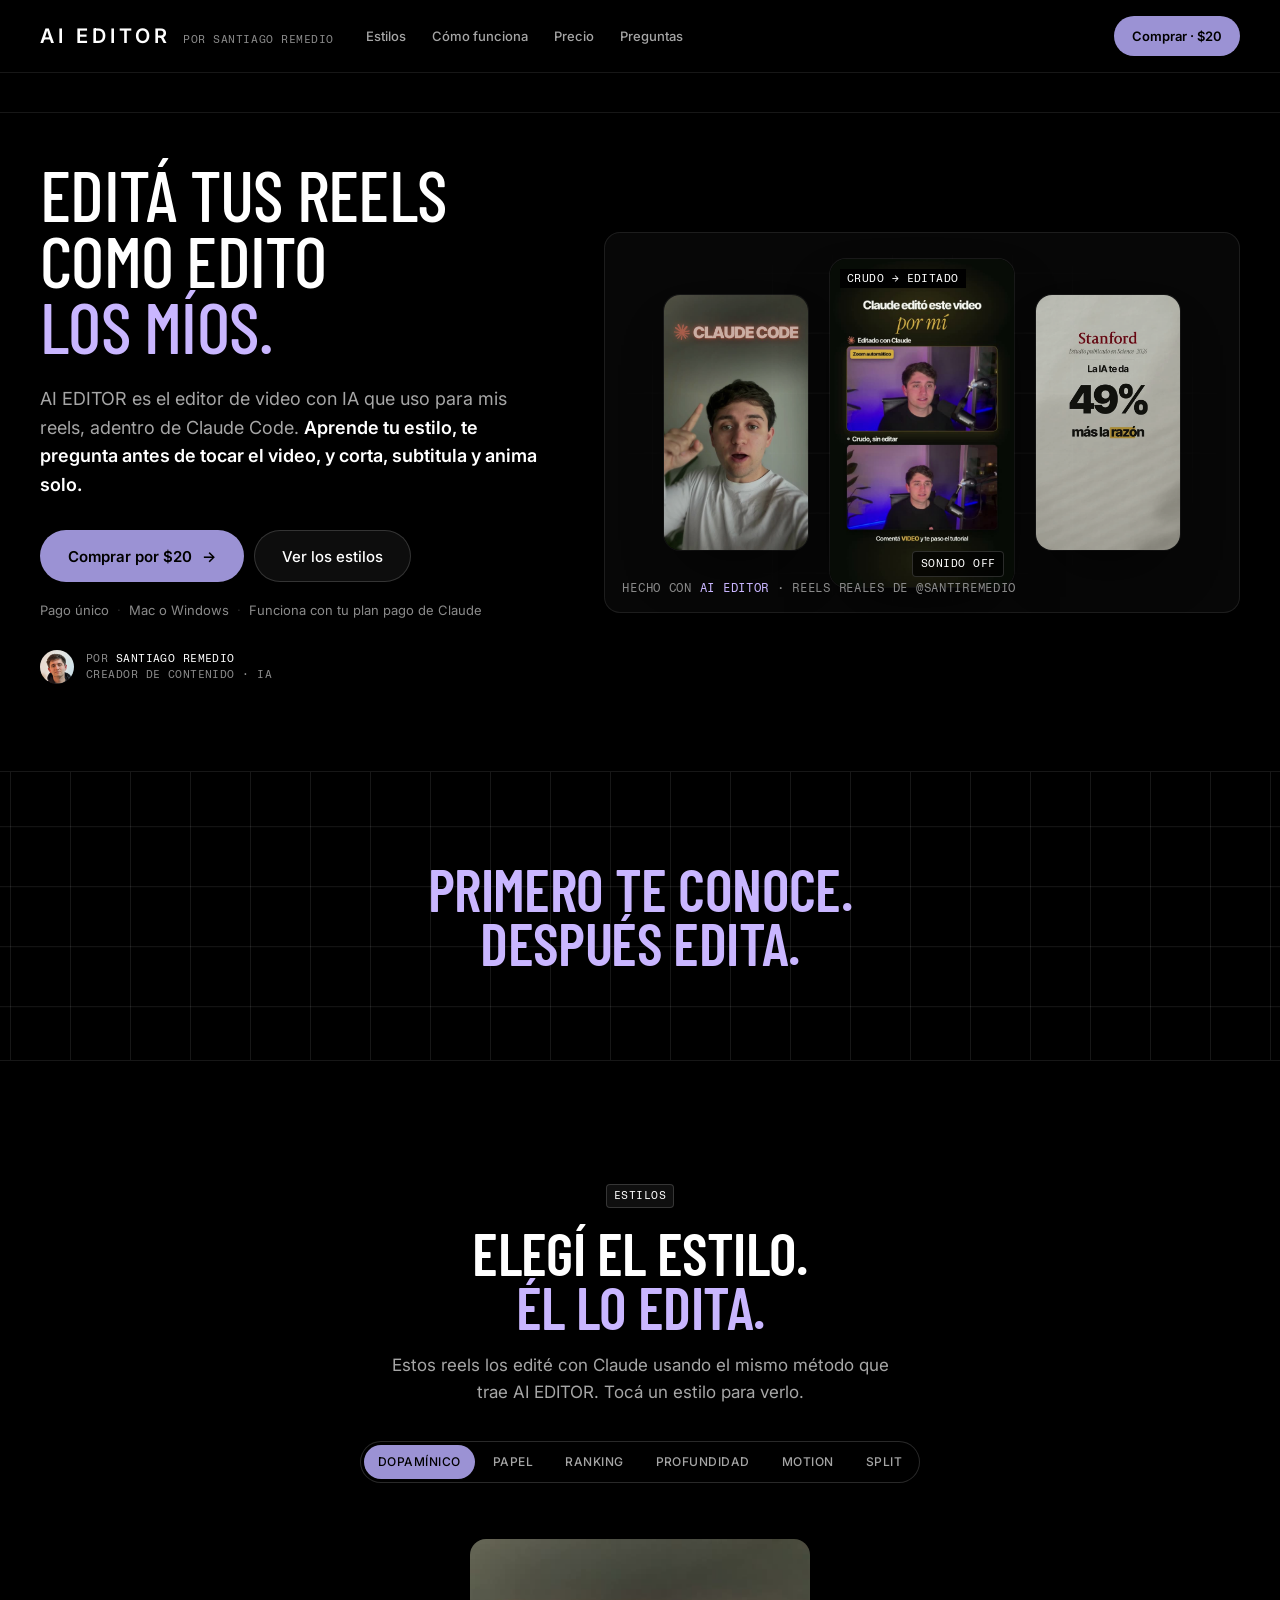
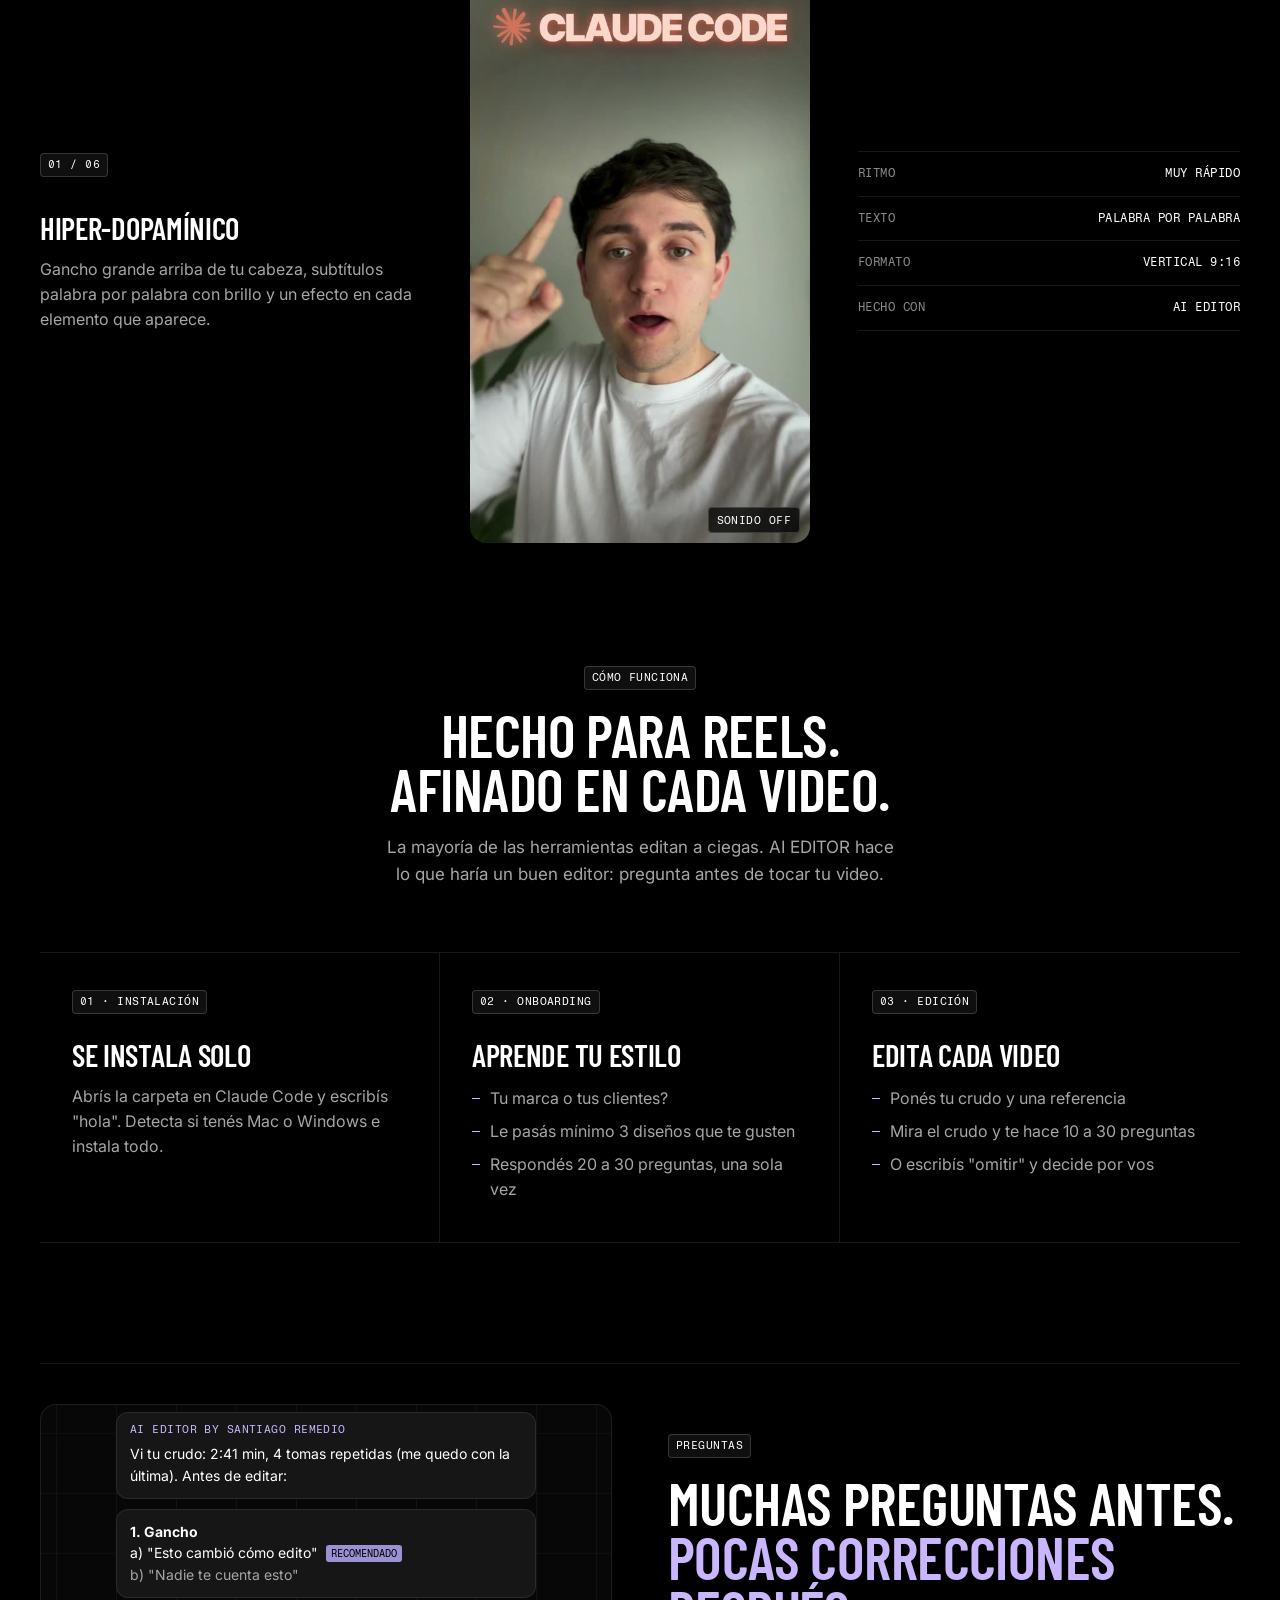
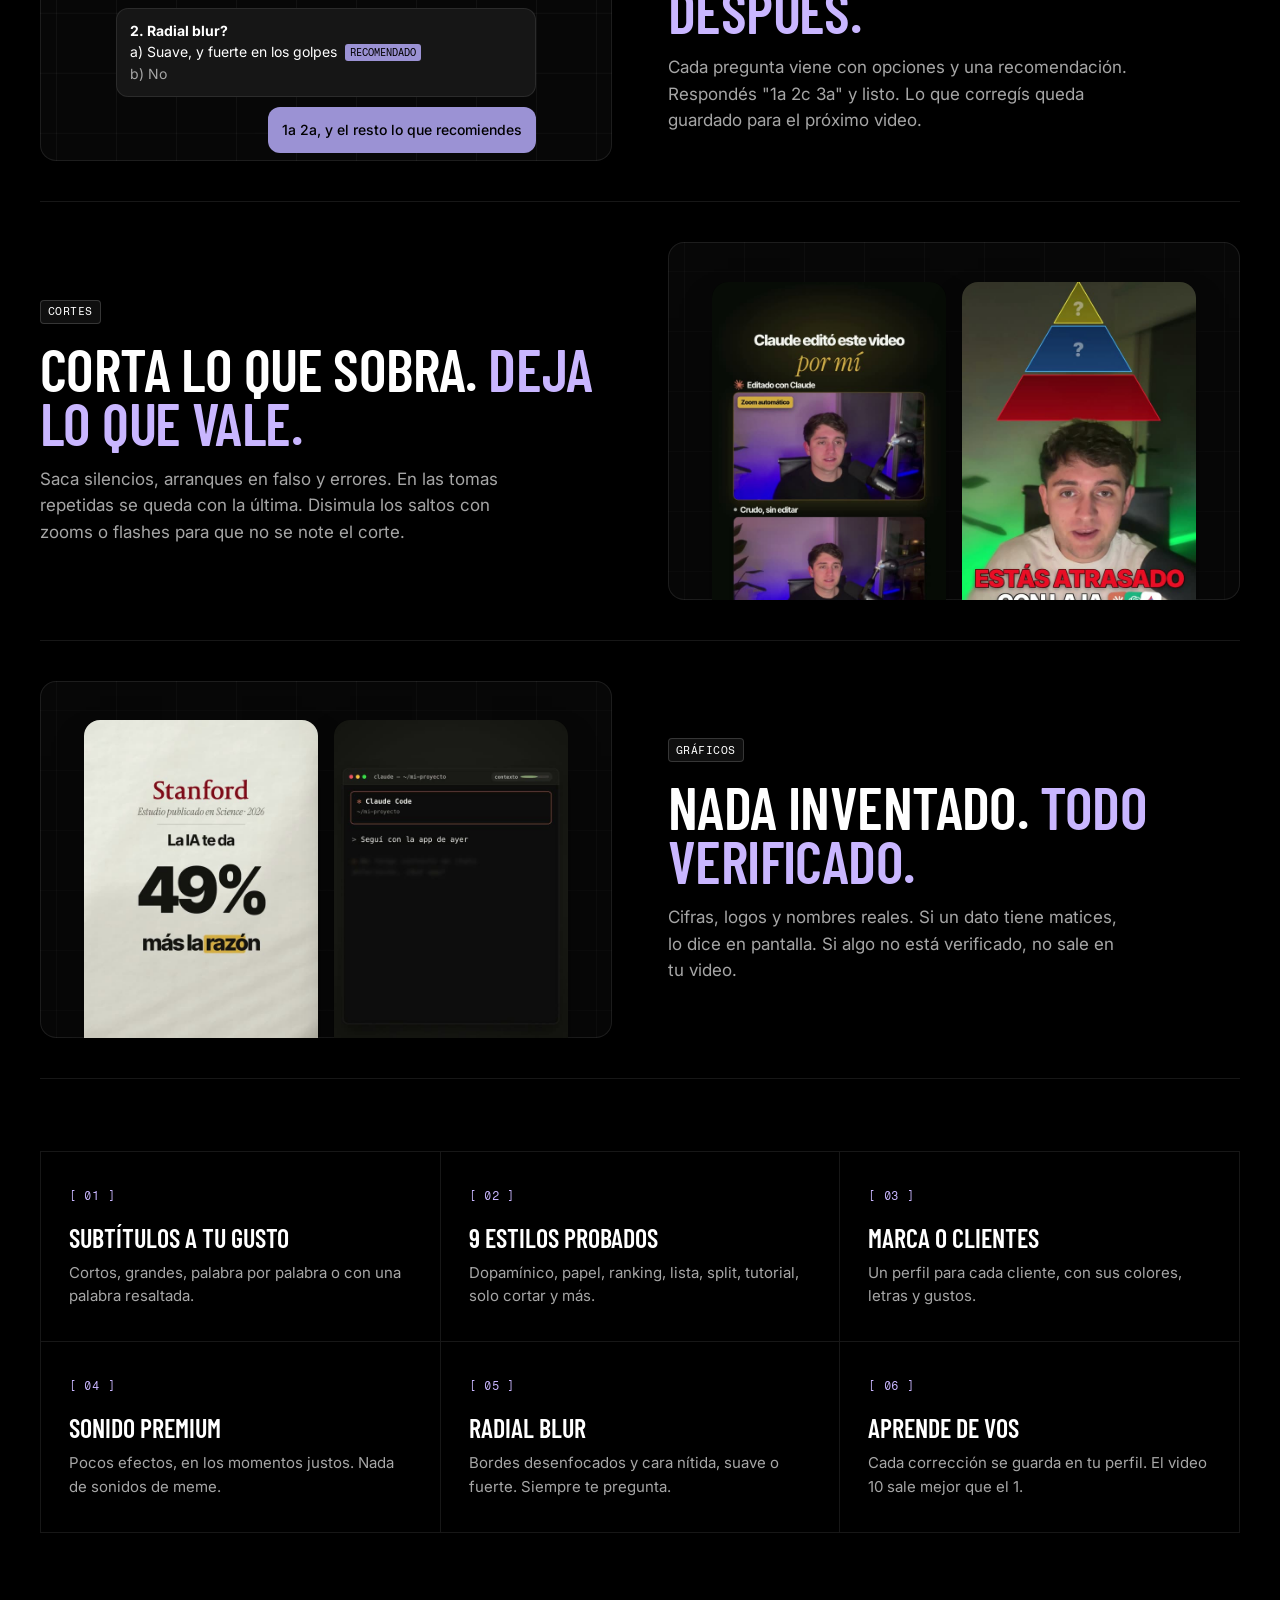
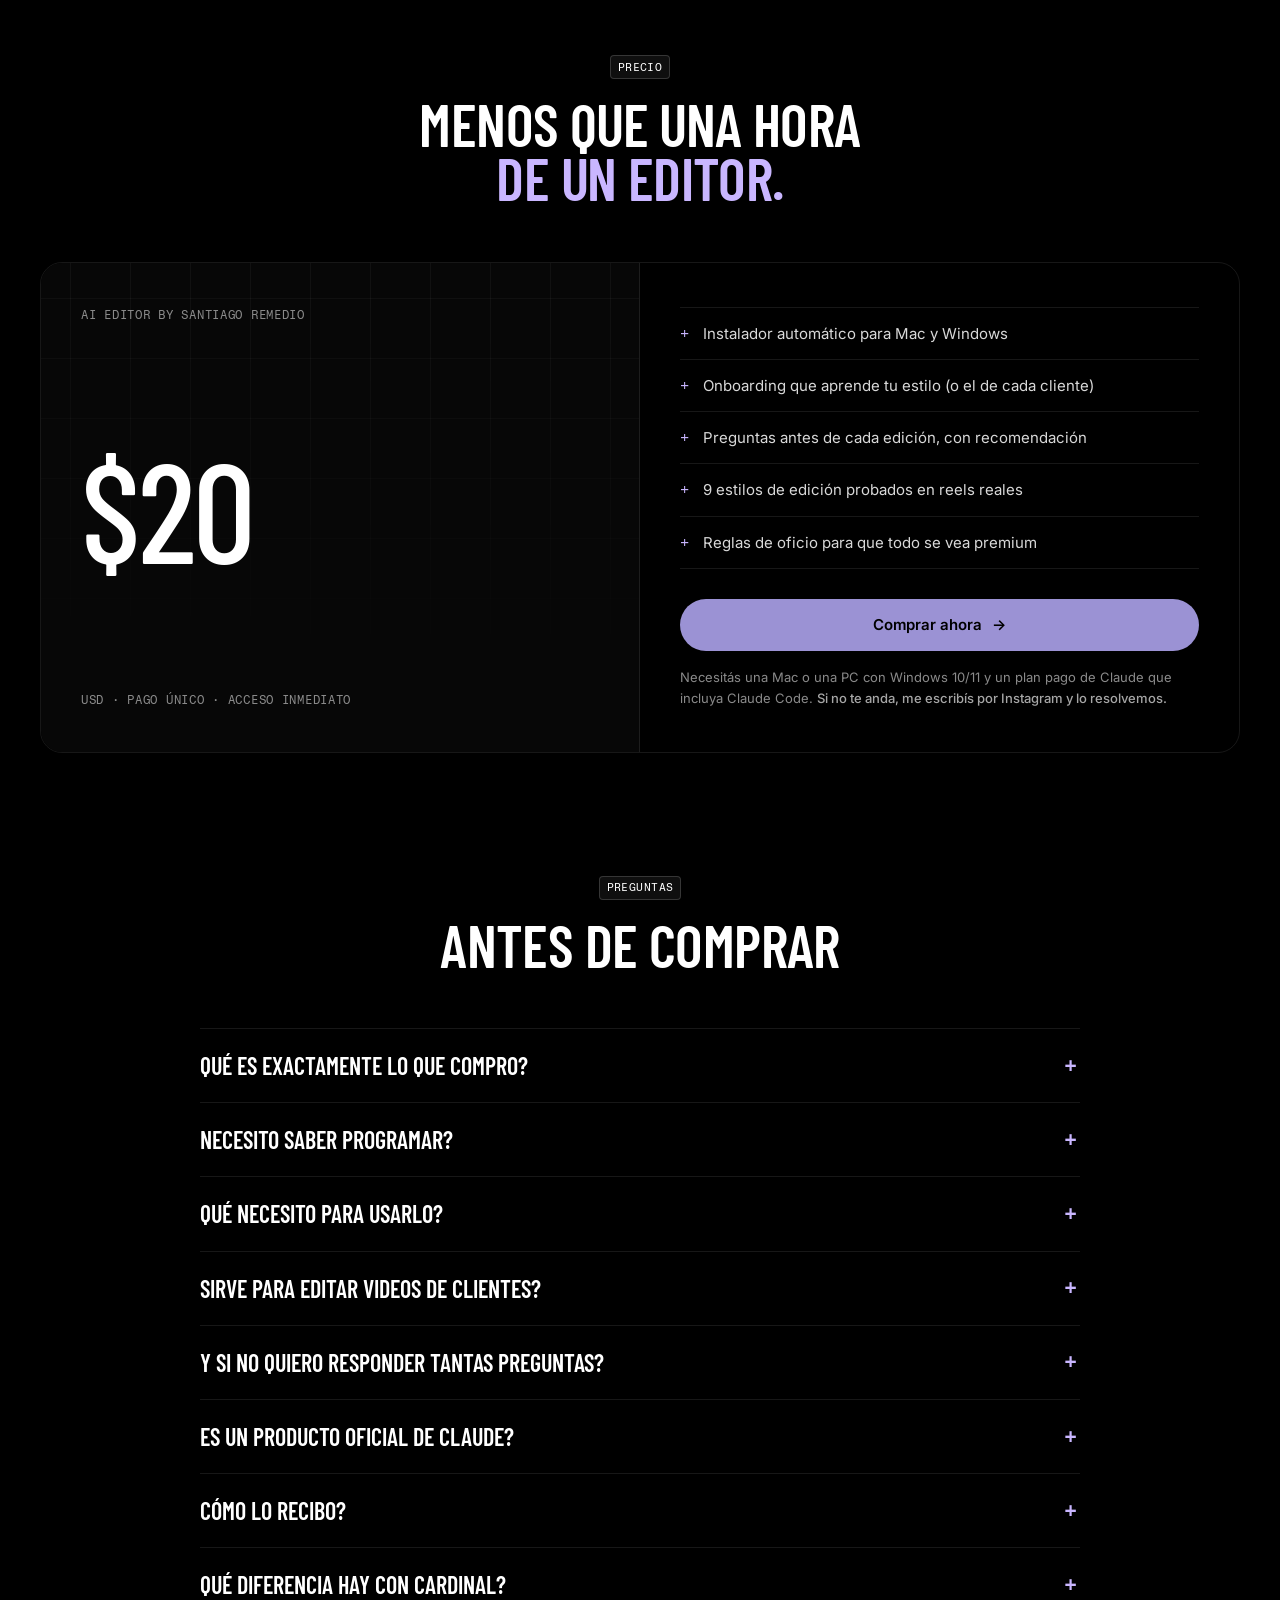
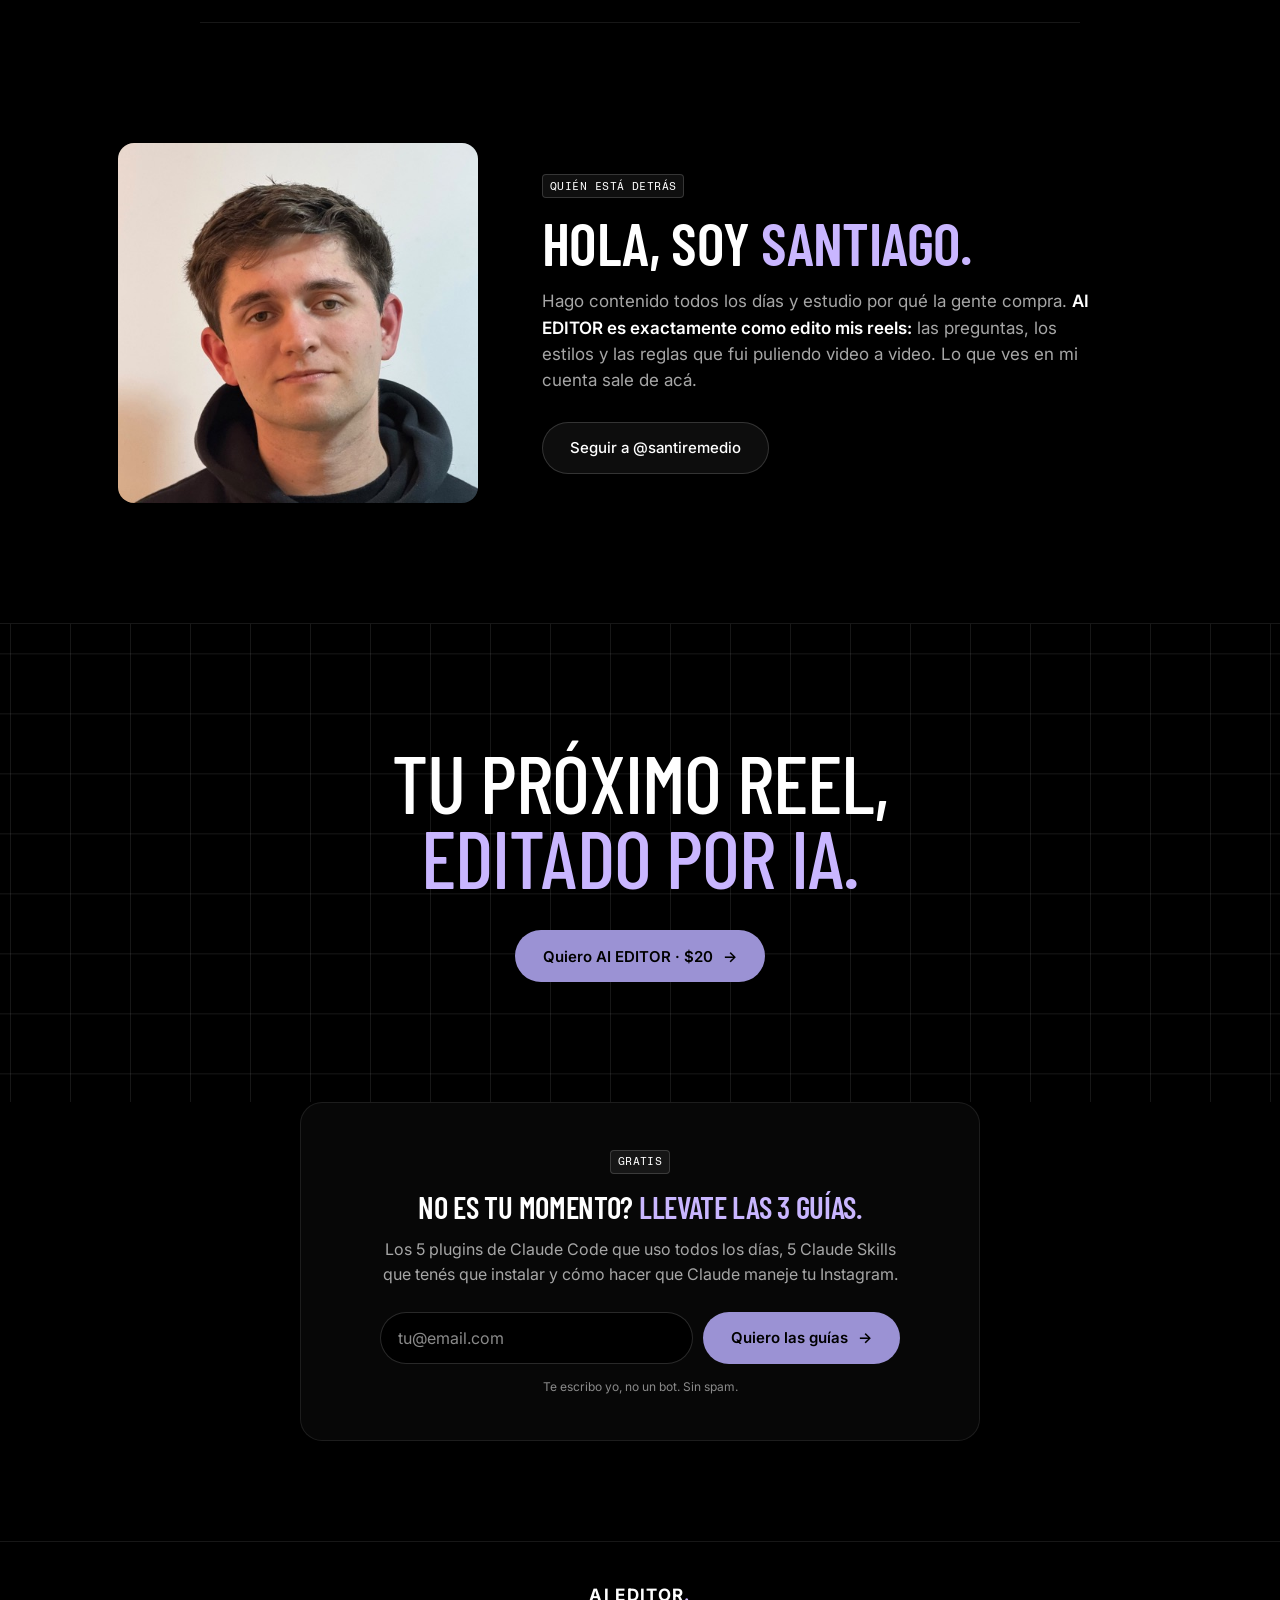
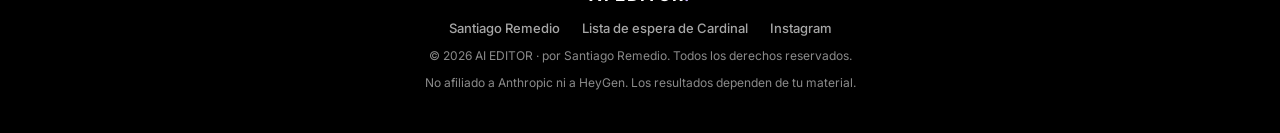
==== commit 812d0fdc: "AI EDITOR: rediseño con el chasis de la marca y puente a Cardinal Landing /aieditor: fondo negro, bo" ====
--- a/aieditor/index.html
+++ b/aieditor/index.html
@@ -4,14 +4,23 @@
 <meta charset="utf-8">
 <meta name="viewport" content="width=device-width, initial-scale=1">
 <title>AI EDITOR by Santiago Remedio</title>
-<meta name="description" content="Tu editor de video con IA dentro de Claude Code. Te conoce, te pregunta y edita tus reels con cortes, subtítulos y motion graphics. Por Santiago Remedio (@santiremedio).">
-<meta property="og:title" content="AI EDITOR by Santiago Remedio">
-<meta property="og:description" content="Tu editor de video con IA, a tu estilo. Pago único.">
-<meta property="og:image" content="https://santiagoremedio.com/aieditor/img/demo.jpg">
+<meta name="description" content="Editá tus reels como edito los míos. AI EDITOR es mi editor de video con IA adentro de Claude Code: aprende tu estilo, te pregunta antes de editar y corta, subtitula y anima solo. Pago único de $20.">
+<meta property="og:type" content="website">
+<meta property="og:locale" content="es_LA">
+<meta property="og:site_name" content="AI EDITOR by Santiago Remedio">
+<meta property="og:title" content="AI EDITOR · Editá tus reels como edito los míos">
+<meta property="og:description" content="Mi editor de video con IA, adentro de Claude Code. Aprende tu estilo y edita solo. $20, pago único.">
+<meta property="og:image" content="https://santiagoremedio.com/aieditor/img/og.jpg">
+<meta property="og:image:width" content="1200">
+<meta property="og:image:height" content="630">
 <meta property="og:url" content="https://santiagoremedio.com/aieditor">
+<meta name="twitter:card" content="summary_large_image">
+<meta name="twitter:title" content="AI EDITOR · Editá tus reels como edito los míos">
+<meta name="twitter:description" content="Mi editor de video con IA, adentro de Claude Code. $20, pago único.">
+<meta name="twitter:image" content="https://santiagoremedio.com/aieditor/img/og.jpg">
 <link rel="canonical" href="https://santiagoremedio.com/aieditor">
-<meta name="theme-color" content="#12110d">
-<link rel="icon" href="data:image/svg+xml,%3Csvg xmlns='http://www.w3.org/2000/svg' viewBox='0 0 64 64'%3E%3Crect width='64' height='64' rx='14' fill='%2312110d'/%3E%3Cpath d='M24 18l24 14-24 14z' fill='%239b92d4'/%3E%3C/svg%3E">
+<meta name="theme-color" content="#000000">
+<link rel="icon" href="data:image/svg+xml,%3Csvg xmlns='http://www.w3.org/2000/svg' viewBox='0 0 64 64'%3E%3Crect width='64' height='64' rx='14' fill='%23000000'/%3E%3Cpath d='M24 18l24 14-24 14z' fill='%239b92d4'/%3E%3C/svg%3E">
 <link rel="preconnect" href="https://fonts.googleapis.com">
 <link rel="preconnect" href="https://fonts.gstatic.com" crossorigin>
 <link href="https://fonts.googleapis.com/css2?family=Barlow+Condensed:wght@500;600&family=Fragment+Mono&family=Inter:wght@400;500;600&display=swap" rel="stylesheet">
@@ -19,24 +28,32 @@
 <script src="/aieditor/config.js"></script>
 <style>
   /* hero */
-  .hero .wrap { display: grid; grid-template-columns: minmax(300px, 0.8fr) 2fr; gap: 48px; align-items: center; padding-top: 40px; padding-bottom: 40px; }
-  .hero .lines { margin: 30px 0 34px; color: var(--muted); font-size: 18px; line-height: 1.55; }
-  .hero .by { display: flex; align-items: center; gap: 10px; margin-top: 28px; text-decoration: none; }
-  .hero .by img { width: 30px; height: 30px; border-radius: 50%; object-fit: cover; }
-  .hero .by span { font: 400 12px/1.3 var(--mono); text-transform: uppercase; letter-spacing: .04em; color: var(--dim); }
+  .hero .wrap { display: grid; grid-template-columns: minmax(320px, 1fr) 1.25fr; gap: 56px; align-items: center; padding-top: 48px; padding-bottom: 48px; }
+  .hero .lines { margin: 26px 0 30px; color: var(--muted); font-size: 18px; line-height: 1.6; max-width: 520px; }
+  .hero .lines b { color: var(--text); font-weight: 600; }
+  .hero .ctas { display: flex; gap: 10px; flex-wrap: wrap; }
+  .hero .fine { margin: 18px 0 0; color: var(--dim); font-size: 13px; }
+  .hero .fine i { font-style: normal; color: var(--line-2); margin: 0 8px; }
+  .hero .by { display: flex; align-items: center; gap: 12px; margin-top: 30px; text-decoration: none; width: fit-content; }
+  .hero .by img { width: 34px; height: 34px; border-radius: 50%; object-fit: cover; }
+  .hero .by span { font: 400 11px/1.45 var(--mono); text-transform: uppercase; letter-spacing: .04em; color: var(--dim); }
   .hero .by b { color: var(--text); font-weight: 400; }
   .stage {
     position: relative; border-radius: var(--r); overflow: hidden; background: var(--bg-2);
-    aspect-ratio: 16 / 9.2; display: grid; place-items: center; box-shadow: 0 0 0 1px var(--line) inset;
+    aspect-ratio: 16 / 9.6; display: grid; place-items: center; box-shadow: 0 0 0 1px var(--line) inset;
   }
   .stage > .gridbg { position: absolute; inset: 0; opacity: .55; mask-image: radial-gradient(closest-side, #000 40%, transparent 100%); -webkit-mask-image: radial-gradient(closest-side, #000 40%, transparent 100%); }
   .trio { position: relative; display: flex; align-items: center; gap: 22px; height: 86%; }
   .trio .media { height: 100%; box-shadow: 0 30px 60px -20px rgba(0,0,0,.8), 0 0 0 1px rgba(255,255,255,.08); }
   .trio .side { height: 78%; opacity: .8; }
   .stage > .label { position: absolute; left: 18px; bottom: 16px; }
-  .stage > .label b { color: var(--mint); font-weight: 400; }
+  .stage > .label b { color: var(--lilac-text); font-weight: 400; }
   @media (max-width: 980px) {
-    .hero .wrap { grid-template-columns: 1fr; gap: 36px; }
+    .hero .wrap { grid-template-columns: 1fr; gap: 36px; padding-top: 36px; }
+    .hero .ctas { flex-direction: column; }
+    .hero .ctas .btn { width: 100%; }
+    .hero .fine i { display: block; height: 0; margin: 0; overflow: hidden; }
+    .hero .fine { line-height: 1.7; }
     .stage { aspect-ratio: auto; padding: 28px 0 56px; }
     .trio { height: auto; }
     .trio .media:not(.side) { height: auto; width: min(250px, 66vw); }
@@ -46,29 +63,17 @@
   /* banda grilla */
   .band { border-bottom: 1px solid var(--line); }
   .band .gridbg { padding: 90px 0; }
-  .band .d2 { color: var(--mint); text-align: center; }
-
-  /* pasos */
-  .steps { display: grid; grid-template-columns: repeat(3, 1fr); border-top: 1px solid var(--line); border-bottom: 1px solid var(--line); margin-top: 64px; }
-  .step { padding: 34px 32px 40px; border-right: 1px solid var(--line); }
-  .step:last-child { border-right: 0; }
-  .step .tag { margin-bottom: 26px; }
-  .step p, .step li { color: var(--muted); font-size: 16px; }
-  .step p { margin: 14px 0 0; }
-  .step ul { margin: 16px 0 0; padding: 0; list-style: none; display: grid; gap: 8px; }
-  .step li { padding-left: 18px; position: relative; }
-  .step li::before { content: ""; position: absolute; left: 0; top: 12px; width: 8px; height: 1px; background: var(--mint); }
-  @media (max-width: 860px) { .steps { grid-template-columns: 1fr; } .step { border-right: 0; border-bottom: 1px solid var(--line); padding: 30px 4px; } .step:last-child { border-bottom: 0; } }
+  .band .d2 { color: var(--lilac-text); text-align: center; }
 
   /* estilos con pestañas */
-  .tabs { display: inline-flex; flex-wrap: wrap; justify-content: center; gap: 4px; padding: 4px; margin-top: 34px; box-shadow: 0 0 0 1px var(--line-2) inset; border-radius: 8px; }
+  .tabs { display: inline-flex; flex-wrap: wrap; justify-content: center; gap: 4px; padding: 4px; margin-top: 34px; box-shadow: 0 0 0 1px var(--line-2) inset; border-radius: 100px; }
   .tabs button {
-    height: 34px; padding: 0 12px; border: 0; border-radius: 5px; cursor: pointer; background: transparent; color: #cfcbbf;
+    height: 34px; padding: 0 14px; border: 0; border-radius: 100px; cursor: pointer; background: transparent; color: var(--muted);
     font: 500 12px/1 var(--sans); letter-spacing: .04em; text-transform: uppercase;
     transition: background 200ms, color 200ms;
   }
-  .tabs button[aria-selected="true"] { background: var(--mint); color: var(--ink); }
-  @media (hover: hover) and (pointer: fine) { .tabs button:not([aria-selected="true"]):hover { background: rgba(235,231,218,.06); color: var(--text); } }
+  .tabs button[aria-selected="true"] { background: var(--lilac); color: var(--ink); }
+  @media (hover: hover) and (pointer: fine) { .tabs button:not([aria-selected="true"]):hover { background: rgba(255,255,255,.06); color: var(--text); } }
   .showcase { display: grid; grid-template-columns: 1fr minmax(260px, 340px) 1fr; gap: 48px; align-items: center; margin-top: 56px; }
   .showcase .media { width: 100%; }
   .showcase video { transition: opacity 220ms var(--ease-out); }
@@ -80,6 +85,18 @@
   .sc-list li b { color: var(--text); font-weight: 400; text-align: right; }
   @media (max-width: 980px) { .showcase { grid-template-columns: 1fr; max-width: 420px; margin-left: auto; margin-right: auto; gap: 28px; } .sc-list { display: none; } }
 
+  /* pasos */
+  .steps { display: grid; grid-template-columns: repeat(3, 1fr); border-top: 1px solid var(--line); border-bottom: 1px solid var(--line); margin-top: 64px; }
+  .step { padding: 34px 32px 40px; border-right: 1px solid var(--line); }
+  .step:last-child { border-right: 0; }
+  .step .tag { margin-bottom: 26px; }
+  .step p, .step li { color: var(--muted); font-size: 16px; }
+  .step p { margin: 14px 0 0; }
+  .step ul { margin: 16px 0 0; padding: 0; list-style: none; display: grid; gap: 8px; }
+  .step li { padding-left: 18px; position: relative; }
+  .step li::before { content: ""; position: absolute; left: 0; top: 12px; width: 8px; height: 1px; background: var(--lilac-text); }
+  @media (max-width: 860px) { .steps { grid-template-columns: 1fr; } .step { border-right: 0; border-bottom: 1px solid var(--line); padding: 30px 4px; } .step:last-child { border-bottom: 0; } }
+
   /* filas de features */
   .rows { border-top: 1px solid var(--line); }
   .frow { display: grid; grid-template-columns: 1fr 1fr; gap: 56px; align-items: center; padding: 40px 0; border-bottom: 1px solid var(--line); }
@@ -91,24 +108,24 @@
   @media (max-width: 860px) { .frow { grid-template-columns: 1fr; gap: 26px; } .frow:nth-child(even) .fmedia { order: 0; } .fmedia { aspect-ratio: 4 / 4.4; } }
 
   .chat { width: min(420px, 88%); display: grid; gap: 10px; position: relative; }
-  .bubble { padding: 12px 14px; border-radius: 10px; font-size: 14px; background: #24221c; box-shadow: 0 0 0 1px var(--line) inset; }
-  .bubble .who { display: block; font: 400 11px/1 var(--mono); text-transform: uppercase; color: var(--mint); margin-bottom: 8px; letter-spacing: .04em; }
+  .bubble { padding: 12px 14px; border-radius: 12px; font-size: 14px; background: #161616; box-shadow: 0 0 0 1px var(--line) inset; }
+  .bubble .who { display: block; font: 400 11px/1 var(--mono); text-transform: uppercase; color: var(--lilac-text); margin-bottom: 8px; letter-spacing: .04em; }
   .bubble .opt { display: block; color: var(--muted); }
   .bubble .opt.rec { color: var(--text); }
-  .bubble .opt.rec::after { content: "recomendado"; margin-left: 8px; font: 400 10px/1 var(--mono); text-transform: uppercase; color: var(--ink); background: var(--mint); padding: 2px 5px; border-radius: 3px; vertical-align: 1px; }
+  .bubble .opt.rec::after { content: "recomendado"; margin-left: 8px; font: 400 10px/1 var(--mono); text-transform: uppercase; color: var(--ink); background: var(--lilac); padding: 2px 5px; border-radius: 3px; vertical-align: 1px; }
   .bubble.me { justify-self: end; background: var(--lilac); color: var(--ink); font-weight: 500; box-shadow: none; }
 
   /* grilla de features */
   .fgrid { display: grid; grid-template-columns: repeat(3, 1fr); border-top: 1px solid var(--line); border-left: 1px solid var(--line); margin-top: 72px; }
   .fcell { padding: 30px 28px 34px; border-right: 1px solid var(--line); border-bottom: 1px solid var(--line); }
-  .fcell .label { color: var(--mint); }
+  .fcell .label { color: var(--lilac-text); }
   .fcell h3 { font-family: var(--display); font-weight: 600; text-transform: uppercase; font-size: 26px; line-height: 1; margin: 18px 0 10px; }
   .fcell p { color: var(--muted); margin: 0; font-size: 15px; }
   @media (max-width: 860px) { .fgrid { grid-template-columns: 1fr 1fr; } }
   @media (max-width: 560px) { .fgrid { grid-template-columns: 1fr; } }
 
   /* precio */
-  .pricing { display: grid; grid-template-columns: 1fr 1fr; border: 1px solid var(--line); border-radius: var(--r); overflow: hidden; margin-top: 56px; }
+  .pricing { display: grid; grid-template-columns: 1fr 1fr; border: 1px solid var(--line); border-radius: 22px; overflow: hidden; margin-top: 56px; }
   .pricing > div { padding: 44px 40px; }
   .pricing .left { border-right: 1px solid var(--line); background: var(--bg-2); position: relative; overflow: hidden; display: flex; flex-direction: column; justify-content: space-between; gap: 30px; }
   .pricing .left > .gridbg { position: absolute; inset: 0; opacity: .5; mask-image: linear-gradient(180deg, #000, transparent 85%); -webkit-mask-image: linear-gradient(180deg, #000, transparent 85%); }
@@ -117,10 +134,11 @@
   .amount b { font-family: var(--display); font-weight: 500; font-size: 140px; line-height: .8; letter-spacing: -0.02em; }
   .amount s { color: var(--dim); font-family: var(--display); font-size: 44px; }
   .incl { list-style: none; margin: 0 0 30px; padding: 0; border-top: 1px solid var(--line); }
-  .incl li { padding: 14px 0; border-bottom: 1px solid var(--line); display: flex; gap: 14px; color: #d8d4c7; font-size: 15px; }
-  .incl li::before { content: "+"; font-family: var(--mono); color: var(--mint); }
+  .incl li { padding: 14px 0; border-bottom: 1px solid var(--line); display: flex; gap: 14px; color: #d8d8d8; font-size: 15px; }
+  .incl li::before { content: "+"; font-family: var(--mono); color: var(--lilac-text); }
   .pricing .btn { width: 100%; }
-  .req { margin: 16px 0 0; color: var(--dim); font-size: 13px; }
+  .req { margin: 16px 0 0; color: var(--dim); font-size: 13px; line-height: 1.6; }
+  .req b { color: var(--muted); font-weight: 500; }
   @media (max-width: 860px) { .pricing { grid-template-columns: 1fr; } .pricing .left { border-right: 0; border-bottom: 1px solid var(--line); } .pricing > div { padding: 32px 22px; } .amount b { font-size: 104px; } }
 
   /* faq */
@@ -128,29 +146,36 @@
   .faq details { border-bottom: 1px solid var(--line); }
   .faq summary { cursor: pointer; list-style: none; padding: 24px 48px 24px 0; position: relative; font-family: var(--display); font-weight: 600; text-transform: uppercase; font-size: 24px; line-height: 1.05; }
   .faq summary::-webkit-details-marker { display: none; }
-  .faq summary::after { content: "+"; position: absolute; right: 4px; top: 50%; translate: 0 -50%; font-family: var(--mono); font-size: 20px; color: var(--mint); transition: rotate 220ms var(--ease-out); }
+  .faq summary::after { content: "+"; position: absolute; right: 4px; top: 50%; translate: 0 -50%; font-family: var(--mono); font-size: 20px; color: var(--lilac-text); transition: rotate 220ms var(--ease-out); }
   .faq details[open] summary::after { rotate: 45deg; }
   .faq details p { margin: 0; padding: 0 0 26px; color: var(--muted); max-width: 700px; }
-
-  /* sobre mí */
-  .about { display: grid; grid-template-columns: 1fr 1.2fr; gap: 56px; align-items: center; }
-  .about .media { aspect-ratio: 1; max-width: 420px; }
-  .about p { color: var(--muted); font-size: 17px; margin: 18px 0 0; max-width: 520px; }
+  .faq details p a { color: var(--text); text-decoration: underline; text-underline-offset: 3px; }
+
+  /* quién está detrás */
+  .about { display: grid; grid-template-columns: minmax(0, 360px) minmax(0, 620px); justify-content: center; gap: 64px; align-items: center; }
+  .about .media { aspect-ratio: 1; }
+  .about p { color: var(--muted); font-size: 17px; margin: 18px 0 0; max-width: 560px; }
+  .about p b { color: var(--text); font-weight: 600; }
   .about .btn { margin-top: 28px; }
-  @media (max-width: 860px) { .about { grid-template-columns: 1fr; gap: 30px; } .about .media { max-width: 280px; } }
+  @media (max-width: 860px) { .about { grid-template-columns: 1fr; gap: 30px; justify-items: center; } .about .media { max-width: 280px; width: 100%; } }
 
   .final { border-top: 1px solid var(--line); }
   .final .gridbg { padding: 120px 0; }
   .final .btn { margin-top: 36px; }
+
+  .guias-section { padding: 0 0 100px; }
 </style>
 </head>
 <body>
 
 <nav class="nav">
   <div class="wrap">
-    <a class="logo" href="#top" aria-label="AI EDITOR by Santiago Remedio"><b>AI EDITOR</b><span>by Santiago Remedio</span></a>
+    <div class="brand">
+      <a class="logo" href="#top" aria-label="AI EDITOR">AI EDITOR</a>
+      <a class="by-link" href="https://santiagoremedio.com/">por Santiago Remedio</a>
+    </div>
     <div class="links"><a href="#estilos">Estilos</a><a href="#como">Cómo funciona</a><a href="#precio">Precio</a><a href="#faq">Preguntas</a></div>
-    <a class="btn" href="#precio"><span>Comprar · $<span class="js-price">20</span></span></a>
+    <a class="btn js-buy-main" href="#precio"><span>Comprar · $<span class="js-price">20</span></span></a>
   </div>
 </nav>
 <div class="rule" aria-hidden="true"></div>
@@ -158,15 +183,16 @@
 <header class="hero" id="top">
   <div class="wrap">
     <div>
-      <h1 class="d1 reveal">Tu editor<br>de video<br><span class="it">con IA</span></h1>
-      <p class="lines reveal">Aprende tu estilo.<br>Te pregunta antes de editar.<br>Corta, subtitula y anima.<br>Dentro de Claude Code.</p>
-      <div class="reveal" style="display:flex;gap:10px;flex-wrap:wrap">
-        <a class="btn" href="#precio">Empezar a editar</a>
-        <a class="btn btn-line" href="#estilos">Ver estilos</a>
-      </div>
-      <a class="by reveal" href="https://instagram.com/santiremedio" target="_blank" rel="noopener">
-        <img src="/aieditor/img/santi.jpg" alt="Santiago Remedio" width="30" height="30">
-        <span>por <b>Santiago Remedio</b><br>@santiremedio</span>
+      <h1 class="d1 reveal">Editá tus reels<br>como edito<br><span class="it">los míos.</span></h1>
+      <p class="lines reveal">AI EDITOR es el editor de video con IA que uso para mis reels, adentro de Claude Code. <b>Aprende tu estilo, te pregunta antes de tocar el video, y corta, subtitula y anima solo.</b></p>
+      <div class="ctas reveal">
+        <a class="btn js-buy-main" href="#precio"><span>Comprar por $<span class="js-price">20</span></span> <span class="arrow">→</span></a>
+        <a class="btn btn-line" href="#estilos">Ver los estilos</a>
+      </div>
+      <p class="fine reveal">Pago único<i>·</i>Mac o Windows<i>·</i>Funciona con tu plan pago de Claude</p>
+      <a class="by reveal" href="https://santiagoremedio.com/">
+        <img src="/aieditor/img/santi.jpg" alt="Santiago Remedio" width="34" height="34">
+        <span>por <b>Santiago Remedio</b><br>creador de contenido · IA</span>
       </a>
     </div>
     <div class="stage reveal">
@@ -180,7 +206,7 @@
         </div>
         <div class="media vert side"><video class="js-vid" src="/aieditor/videos/papel.mp4" poster="/aieditor/img/papel.jpg" muted loop playsinline preload="none" aria-hidden="true"></video></div>
       </div>
-      <span class="label">Hecho con <b>AI EDITOR</b> · reels reales</span>
+      <span class="label">Hecho con <b>AI EDITOR</b> · reels reales de @santiremedio</span>
     </div>
   </div>
 </header>
@@ -192,32 +218,18 @@
   </div>
 </div>
 
-<section id="como">
-  <div class="wrap">
-    <div class="center">
-      <h2 class="d2 reveal">Hecho para reels.<br>Afinado en cada video.</h2>
-      <p class="body reveal">La mayoría de las herramientas editan a ciegas. AI EDITOR hace lo que haría un buen editor: pregunta antes de tocar tu video.</p>
-    </div>
-    <div class="steps">
-      <div class="step reveal"><span class="tag">01 · Instalación</span><h3 class="d3">Se instala solo</h3><p>Abres la carpeta en Claude Code y escribes "hola". Detecta si tienes Mac o Windows e instala todo.</p></div>
-      <div class="step reveal"><span class="tag">02 · Onboarding</span><h3 class="d3">Aprende tu estilo</h3><ul><li>¿Tu marca o tus clientes?</li><li>Le pasas mínimo 3 diseños que te gusten</li><li>Responde 20-30 preguntas, una sola vez</li></ul></div>
-      <div class="step reveal"><span class="tag">03 · Edición</span><h3 class="d3">Edita cada video</h3><ul><li>Pones tu crudo + una referencia</li><li>Mira el crudo y te hace 10-30 preguntas</li><li>O escribes "omitir" y decide por ti</li></ul></div>
-    </div>
-  </div>
-</section>
-
-<section id="estilos" style="padding-top:0">
+<section id="estilos">
   <div class="wrap center">
     <span class="tag reveal">Estilos</span>
-    <h2 class="d2 reveal" style="margin-top:18px">Elige el estilo.<br><span class="it">Él lo edita.</span></h2>
-    <p class="body reveal">Estos reels los edité con Claude usando el mismo método que trae AI EDITOR. Toca un estilo para verlo.</p>
+    <h2 class="d2 reveal" style="margin-top:18px">Elegí el estilo.<br><span class="it">Él lo edita.</span></h2>
+    <p class="body reveal">Estos reels los edité con Claude usando el mismo método que trae AI EDITOR. Tocá un estilo para verlo.</p>
     <div class="tabs reveal" role="tablist" aria-label="Estilos de edición">
       <button role="tab" aria-selected="true" data-src="/aieditor/videos/dopaminico.mp4" data-poster="/aieditor/img/dopaminico.jpg" data-title="Hiper-dopamínico" data-desc="Gancho grande arriba de tu cabeza, subtítulos palabra por palabra con brillo y un efecto en cada elemento que aparece." data-ritmo="Muy rápido" data-texto="Palabra por palabra">Dopamínico</button>
       <button role="tab" aria-selected="false" data-src="/aieditor/videos/papel.mp4" data-poster="/aieditor/img/papel.jpg" data-title="Papel" data-desc="Tu toma se alterna con escenas claras tipo papel: algo visual nuevo cada dos segundos. Ideal para explicar un estudio o una idea." data-ritmo="Rápido" data-texto="Línea + palabra grande">Papel</button>
-      <button role="tab" aria-selected="false" data-src="/aieditor/videos/ranking.mp4" data-poster="/aieditor/img/ranking.jpg" data-title="Ranking" data-desc="Logos reales que aparecen, se califican y se ordenan mientras hablas. Perfecto para comparar herramientas." data-ritmo="Medio" data-texto="Subtítulos grandes">Ranking</button>
-      <button role="tab" aria-selected="false" data-src="/aieditor/videos/niveles.mp4" data-poster="/aieditor/img/niveles.jpg" data-title="Profundidad" data-desc="Gráficos que viven detrás de tu cabeza: tu figura recortada queda por delante y da sensación de 3D." data-ritmo="Rápido" data-texto="Títulos con emoji">Profundidad</button>
+      <button role="tab" aria-selected="false" data-src="/aieditor/videos/ranking.mp4" data-poster="/aieditor/img/ranking.jpg" data-title="Ranking" data-desc="Logos reales que aparecen, se califican y se ordenan mientras hablás. Perfecto para comparar herramientas." data-ritmo="Medio" data-texto="Subtítulos grandes">Ranking</button>
+      <button role="tab" aria-selected="false" data-src="/aieditor/videos/niveles.mp4" data-poster="/aieditor/img/niveles.jpg" data-title="Profundidad" data-desc="Gráficos que viven detrás de tu cabeza: tu figura recortada queda adelante y da sensación de 3D." data-ritmo="Rápido" data-texto="Títulos con emoji">Profundidad</button>
       <button role="tab" aria-selected="false" data-src="/aieditor/videos/motion.mp4" data-poster="/aieditor/img/motion.jpg" data-title="Motion graphics" data-desc="Apps, buscadores y pantallas recreadas y animadas, con tu cara en una burbuja cuando el gráfico manda." data-ritmo="Medio" data-texto="Palabra clave en itálica">Motion</button>
-      <button role="tab" aria-selected="false" data-src="/aieditor/videos/split.mp4" data-poster="/aieditor/img/split.jpg" data-title="Pantalla dividida" data-desc="Arriba lo que explicas (una terminal, una web, un gráfico); abajo tú. Sin perder nunca tu cara." data-ritmo="Medio" data-texto="Mayúsculas abajo">Split</button>
+      <button role="tab" aria-selected="false" data-src="/aieditor/videos/split.mp4" data-poster="/aieditor/img/split.jpg" data-title="Pantalla dividida" data-desc="Arriba lo que explicás (una terminal, una web, un gráfico); abajo vos. Sin perder nunca tu cara." data-ritmo="Medio" data-texto="Mayúsculas abajo">Split</button>
     </div>
     <div class="showcase">
       <div class="sc-text reveal" style="text-align:left">
@@ -235,6 +247,21 @@
         <li>Formato <b>Vertical 9:16</b></li>
         <li>Hecho con <b>AI EDITOR</b></li>
       </ul>
+    </div>
+  </div>
+</section>
+
+<section id="como" style="padding-top:0">
+  <div class="wrap">
+    <div class="center">
+      <span class="tag reveal">Cómo funciona</span>
+      <h2 class="d2 reveal" style="margin-top:18px">Hecho para reels.<br>Afinado en cada video.</h2>
+      <p class="body reveal">La mayoría de las herramientas editan a ciegas. AI EDITOR hace lo que haría un buen editor: pregunta antes de tocar tu video.</p>
+    </div>
+    <div class="steps">
+      <div class="step reveal"><span class="tag">01 · Instalación</span><h3 class="d3">Se instala solo</h3><p>Abrís la carpeta en Claude Code y escribís "hola". Detecta si tenés Mac o Windows e instala todo.</p></div>
+      <div class="step reveal"><span class="tag">02 · Onboarding</span><h3 class="d3">Aprende tu estilo</h3><ul><li>Tu marca o tus clientes?</li><li>Le pasás mínimo 3 diseños que te gusten</li><li>Respondés 20 a 30 preguntas, una sola vez</li></ul></div>
+      <div class="step reveal"><span class="tag">03 · Edición</span><h3 class="d3">Edita cada video</h3><ul><li>Ponés tu crudo y una referencia</li><li>Mira el crudo y te hace 10 a 30 preguntas</li><li>O escribís "omitir" y decide por vos</li></ul></div>
     </div>
   </div>
 </section>
@@ -248,14 +275,14 @@
           <div class="chat" aria-label="Ejemplo de preguntas">
             <div class="bubble"><span class="who">AI EDITOR by Santiago Remedio</span>Vi tu crudo: 2:41 min, 4 tomas repetidas (me quedo con la última). Antes de editar:</div>
             <div class="bubble"><b>1. Gancho</b><span class="opt rec">a) "Esto cambió cómo edito"</span><span class="opt">b) "Nadie te cuenta esto"</span></div>
-            <div class="bubble"><b>2. ¿Radial blur?</b><span class="opt rec">a) Suave + fuerte en los golpes</span><span class="opt">b) No</span></div>
+            <div class="bubble"><b>2. Radial blur?</b><span class="opt rec">a) Suave, y fuerte en los golpes</span><span class="opt">b) No</span></div>
             <div class="bubble me">1a 2a, y el resto lo que recomiendes</div>
           </div>
         </div>
         <div class="reveal">
           <span class="tag">Preguntas</span>
           <h3 class="d2" style="margin-top:18px">Muchas preguntas antes. <span class="it">Pocas correcciones después.</span></h3>
-          <p>Cada pregunta viene con opciones y una recomendación. Respondes "1a 2c 3a" y listo. Lo que corriges queda guardado para el próximo video.</p>
+          <p>Cada pregunta viene con opciones y una recomendación. Respondés "1a 2c 3a" y listo. Lo que corregís queda guardado para el próximo video.</p>
         </div>
       </div>
       <div class="frow">
@@ -294,7 +321,7 @@
       <div class="fcell reveal"><span class="label">[ 03 ]</span><h3>Marca o clientes</h3><p>Un perfil para cada cliente, con sus colores, letras y gustos.</p></div>
       <div class="fcell reveal"><span class="label">[ 04 ]</span><h3>Sonido premium</h3><p>Pocos efectos, en los momentos justos. Nada de sonidos de meme.</p></div>
       <div class="fcell reveal"><span class="label">[ 05 ]</span><h3>Radial blur</h3><p>Bordes desenfocados y cara nítida, suave o fuerte. Siempre te pregunta.</p></div>
-      <div class="fcell reveal"><span class="label">[ 06 ]</span><h3>Aprende de ti</h3><p>Cada corrección se guarda en tu perfil. El video 10 sale mejor que el 1.</p></div>
+      <div class="fcell reveal"><span class="label">[ 06 ]</span><h3>Aprende de vos</h3><p>Cada corrección se guarda en tu perfil. El video 10 sale mejor que el 1.</p></div>
     </div>
   </div>
 </section>
@@ -321,7 +348,7 @@
           <li>Reglas de oficio para que todo se vea premium</li>
         </ul>
         <a class="btn js-buy-main" href="#precio">Comprar ahora <span class="arrow">→</span></a>
-        <p class="req">Necesitas una Mac o PC con Windows 10/11 y un plan pago de Claude que incluya Claude Code.</p>
+        <p class="req">Necesitás una Mac o una PC con Windows 10/11 y un plan pago de Claude que incluya Claude Code. <b>Si no te anda, me escribís por Instagram y lo resolvemos.</b></p>
       </div>
     </div>
   </div>
@@ -331,13 +358,14 @@
   <div class="wrap">
     <div class="center"><span class="tag reveal">Preguntas</span><h2 class="d2 reveal" style="margin-top:18px">Antes de comprar</h2></div>
     <div class="faq">
-      <details class="reveal"><summary>¿Qué es exactamente lo que compro?</summary><p>Una carpeta que se abre en Claude Code (la app de Claude para trabajar con archivos). Trae el instalador, mi método de edición, las preguntas y los estilos. Claude la lee y pasa a trabajar como tu editor.</p></details>
-      <details class="reveal"><summary>¿Necesito saber programar?</summary><p>No. Abres la carpeta, escribes "hola" y sigues lo que te dice. Si hay que instalar algo que necesita tu permiso, te explica qué tocar paso a paso.</p></details>
-      <details class="reveal"><summary>¿Qué necesito para usarlo?</summary><p>Una Mac o una PC con Windows 10/11, y un plan pago de Claude que incluya Claude Code. El resto (programas y herramientas) se instala solo.</p></details>
-      <details class="reveal"><summary>¿Sirve para editar videos de clientes?</summary><p>Sí. En el onboarding eliges "varios clientes" y cada uno tiene su propio perfil con su estilo.</p></details>
-      <details class="reveal"><summary>¿Y si no quiero responder tantas preguntas?</summary><p>Siempre te las muestra, pero puedes escribir "omitir" y usa sus recomendaciones.</p></details>
-      <details class="reveal"><summary>¿Es un producto oficial de Claude?</summary><p>No. AI EDITOR es un método creado por Santiago Remedio que funciona dentro de Claude Code, sobre herramientas de código abierto (HyperFrames). No está afiliado a Anthropic ni a HeyGen.</p></details>
-      <details class="reveal"><summary>¿Cómo lo recibo?</summary><p>Apenas pagas, te lleva a una página con el link de descarga y los pasos para instalarlo.</p></details>
+      <details class="reveal"><summary>Qué es exactamente lo que compro?</summary><p>Una carpeta que se abre en Claude Code (la app de Claude para trabajar con archivos). Trae el instalador, mi método de edición, las preguntas y los estilos. Claude la lee y pasa a trabajar como tu editor.</p></details>
+      <details class="reveal"><summary>Necesito saber programar?</summary><p>No. Abrís la carpeta, escribís "hola" y seguís lo que te dice. Si hay que instalar algo que necesita tu permiso, te explica qué tocar paso a paso.</p></details>
+      <details class="reveal"><summary>Qué necesito para usarlo?</summary><p>Una Mac o una PC con Windows 10/11, y un plan pago de Claude que incluya Claude Code. El resto (programas y herramientas) se instala solo.</p></details>
+      <details class="reveal"><summary>Sirve para editar videos de clientes?</summary><p>Sí. En el onboarding elegís "varios clientes" y cada uno tiene su propio perfil con su estilo.</p></details>
+      <details class="reveal"><summary>Y si no quiero responder tantas preguntas?</summary><p>Siempre te las muestra, pero podés escribir "omitir" y usa sus recomendaciones.</p></details>
+      <details class="reveal"><summary>Es un producto oficial de Claude?</summary><p>No. AI EDITOR es un método creado por Santiago Remedio que funciona adentro de Claude Code, sobre herramientas de código abierto (HyperFrames). No está afiliado a Anthropic ni a HeyGen.</p></details>
+      <details class="reveal"><summary>Cómo lo recibo?</summary><p>Apenas pagás, te lleva a una página con el link de descarga y los pasos para instalarlo.</p></details>
+      <details class="reveal"><summary>Qué diferencia hay con Cardinal?</summary><p>AI EDITOR es la herramienta: edita tus reels como edito los míos. Cardinal es el sistema completo de marketing con IA que instalo yo en tu marca, de las ideas a la captación. Hoy está a puertas cerradas, pero podés <a href="https://santiagoremedio.com/#lista">anotarte en la lista de espera</a>.</p></details>
     </div>
   </div>
 </section>
@@ -348,8 +376,8 @@
     <div class="reveal">
       <span class="tag">Quién está detrás</span>
       <h2 class="d2" style="margin-top:18px">Hola, soy <span class="it">Santiago.</span></h2>
-      <p>Hago contenido sobre inteligencia artificial y edito mis reels con Claude. AI EDITOR es exactamente cómo trabajo yo: las preguntas, los estilos y las reglas que fui puliendo video a video.</p>
-      <a class="btn btn-dark" href="https://instagram.com/santiremedio" target="_blank" rel="noopener">Seguir a @santiremedio</a>
+      <p>Hago contenido todos los días y estudio por qué la gente compra. <b>AI EDITOR es exactamente como edito mis reels:</b> las preguntas, los estilos y las reglas que fui puliendo video a video. Lo que ves en mi cuenta sale de acá.</p>
+      <a class="btn btn-dark" href="https://www.instagram.com/santiremedio/" target="_blank" rel="noopener">Seguir a @santiremedio</a>
     </div>
   </div>
 </section>
@@ -358,17 +386,65 @@
   <div class="gridbg">
     <div class="wrap">
       <h2 class="d1 reveal" style="font-size:clamp(48px,6.4vw,96px)">Tu próximo reel,<br><span class="it">editado por IA.</span></h2>
-      <a class="btn reveal" href="#precio"><span>Quiero AI EDITOR · $<span class="js-price">20</span></span> <span class="arrow">→</span></a>
+      <a class="btn reveal js-buy-main" href="#precio"><span>Quiero AI EDITOR · $<span class="js-price">20</span></span> <span class="arrow">→</span></a>
     </div>
   </div>
 </div>
 
+<section class="guias-section" id="guias">
+  <div class="wrap">
+    <div class="capture reveal js-capture">
+      <span class="tag">Gratis</span>
+      <h3 class="d3" style="margin-top:18px">No es tu momento? <span class="it">Llevate las 3 guías.</span></h3>
+      <p class="body">Los 5 plugins de Claude Code que uso todos los días, 5 Claude Skills que tenés que instalar y cómo hacer que Claude maneje tu Instagram.</p>
+      <form class="capture-f js-guide-form" data-source="aieditor-guias" novalidate>
+        <input type="text" name="_gotcha" tabindex="-1" autocomplete="off" aria-hidden="true" class="lead-hp">
+        <label class="lead-sr" for="guias-email">Tu email</label>
+        <input id="guias-email" type="email" name="email" placeholder="tu@email.com" autocomplete="email" inputmode="email" required>
+        <button class="btn" type="submit">Quiero las guías <span class="arrow">→</span></button>
+      </form>
+      <p class="capture-err js-guide-err" role="alert" hidden>Revisá el email, parece que falta algo.</p>
+      <div class="js-guide-ok" role="status" hidden>
+        <p class="body" style="margin-bottom:0">Listo. Acá tenés las tres:</p>
+        <div class="guide-links js-guide-links"></div>
+      </div>
+      <p class="capture-fine js-guide-fine">Te escribo yo, no un bot. Sin spam.</p>
+    </div>
+  </div>
+</section>
+
 <footer class="foot">
-  <div class="wrap">
-    <span>© <span class="js-year">2026</span> AI EDITOR by Santiago Remedio · <a href="https://instagram.com/santiremedio" target="_blank" rel="noopener">@santiremedio</a></span>
-    <span>No afiliado a Anthropic ni a HeyGen. Los resultados dependen de tu material.</span>
-  </div>
+  <div class="foot-mark">AI EDITOR<span>.</span></div>
+  <nav class="foot-links" aria-label="Más de Santiago Remedio">
+    <a href="https://santiagoremedio.com/">Santiago Remedio</a>
+    <a href="https://santiagoremedio.com/#lista">Lista de espera de Cardinal</a>
+    <a href="https://www.instagram.com/santiremedio/" target="_blank" rel="noopener">Instagram</a>
+  </nav>
+  <div class="foot-copy">© <span class="js-year">2026</span> AI EDITOR · por Santiago Remedio. Todos los derechos reservados.</div>
+  <div class="foot-copy">No afiliado a Anthropic ni a HeyGen. Los resultados dependen de tu material.</div>
 </footer>
+
+<div class="lead-ov" id="lead" hidden>
+<div class="lead-bg" aria-hidden="true"></div>
+<aside class="lead" role="dialog" aria-modal="true" aria-labelledby="lead-t" aria-describedby="lead-d">
+  <button class="lead-x" type="button" aria-label="Cerrar">×</button>
+  <span class="tag">Gratis · sin spam</span>
+  <h2 class="lead-t" id="lead-t">Antes de irte:<br><span class="it">3 guías gratis</span></h2>
+  <p class="lead-d" id="lead-d">Los 5 plugins de Claude Code que uso todos los días, 5 Claude Skills que tenés que instalar y cómo hacer que Claude maneje tu Instagram.</p>
+  <form class="lead-f js-guide-form" data-source="aieditor-popup" novalidate>
+    <input type="text" name="_gotcha" tabindex="-1" autocomplete="off" aria-hidden="true" class="lead-hp">
+    <label class="lead-sr" for="lead-email">Tu email</label>
+    <input id="lead-email" type="email" name="email" placeholder="tu@email.com" autocomplete="email" inputmode="email" required>
+    <button class="btn" type="submit">Quiero las guías <span class="arrow">→</span></button>
+  </form>
+  <p class="lead-err js-guide-err" role="alert" hidden>Revisá el email, parece que falta algo.</p>
+  <div class="js-guide-ok" role="status" hidden>
+    <p class="lead-ok">Listo. Acá tenés las tres:</p>
+    <div class="guide-links js-guide-links"></div>
+  </div>
+  <p class="lead-fine js-guide-fine">Te escribo yo, no un bot.</p>
+</aside>
+</div>
 
 <script src="/aieditor/app.js"></script>
 </body>
--- a/aieditor/estilos.css
+++ b/aieditor/estilos.css
@@ -1,16 +1,23 @@
+/* ============================================================
+   AI EDITOR by Santiago Remedio · estilos
+   Chasis compartido con santiagoremedio.com: fondo negro, texto
+   blanco/gris, botones píldora, grilla de fondo, pie unificado.
+   Lo propio de AI EDITOR: Barlow Condensed en títulos, etiquetas
+   en monoespaciada y un solo acento, el lila.
+   ============================================================ */
 :root {
-  --bg: #12110d;
-  --bg-2: #171612;
-  --panel: #1c1a15;
-  --line: rgba(235, 231, 218, 0.14);
-  --line-2: rgba(235, 231, 218, 0.24);
-  --text: #ebe7da;
-  --muted: #a29e91;
-  --dim: #6f6b60;
-  --lilac: #9b92d4;
-  --lilac-hi: #ada5e0;
-  --mint: #c6e5d8;
-  --ink: #12110d;
+  --bg: #000000;
+  --bg-2: #070707;
+  --panel: #0c0c0c;
+  --line: rgba(255, 255, 255, 0.09);
+  --line-2: rgba(255, 255, 255, 0.16);
+  --text: #ffffff;
+  --muted: #a6a6a6;
+  --dim: #8a8a8a;
+  --lilac: #9b92d4;       /* botones y marcas */
+  --lilac-hi: #ada5e0;    /* hover */
+  --lilac-text: #c9b6ff;  /* resaltados de texto */
+  --ink: #000000;
   --ease-out: cubic-bezier(0.23, 1, 0.32, 1);
   --r: 16px;
   --display: "Barlow Condensed", "Arial Narrow", system-ui, sans-serif;
@@ -33,6 +40,7 @@
 img, video, svg { display: block; max-width: 100%; }
 a { color: inherit; }
 ::selection { background: var(--lilac); color: var(--ink); }
+section[id], [id="guias"] { scroll-margin-top: 90px; }
 
 .wrap { width: 100%; max-width: 1360px; margin: 0 auto; padding: 0 40px; }
 @media (max-width: 760px) { .wrap { padding: 0 16px; } }
@@ -46,54 +54,57 @@
   line-height: 0.92;
   margin: 0;
 }
-.d1 { font-size: clamp(54px, 7.6vw, 112px); font-weight: 500; }
+.d1 { font-size: clamp(46px, 5.6vw, 84px); font-weight: 500; }
 .d2 { font-size: clamp(38px, 4.6vw, 64px); }
 .d3 { font-size: clamp(26px, 2.4vw, 34px); line-height: 1; }
-.it { color: var(--mint); }
+.it { color: var(--lilac-text); }
 .body { color: var(--muted); font-size: 17px; line-height: 1.6; margin: 18px 0 0; max-width: 520px; }
 .center { text-align: center; }
 .center .body { margin-left: auto; margin-right: auto; }
 .tag {
   display: inline-flex; align-items: center; height: 24px; padding: 0 8px;
   font: 400 11px/1 var(--mono); letter-spacing: 0.04em; text-transform: uppercase;
-  color: var(--text); background: rgba(235,231,218,0.06);
+  color: var(--text); background: rgba(255,255,255,0.06);
   box-shadow: 0 0 0 1px var(--line-2) inset; border-radius: 4px;
 }
 .label { font: 400 12px/1.4 var(--mono); text-transform: uppercase; letter-spacing: 0.06em; color: var(--dim); }
 
-/* botones */
+/* botones (misma píldora que la home) */
 .btn {
   display: inline-flex; align-items: center; justify-content: center; gap: 10px;
-  height: 52px; padding: 0 22px; border-radius: 9px; border: 0; cursor: pointer;
-  font: 500 15px/1 var(--sans); letter-spacing: 0.02em; text-transform: uppercase; text-decoration: none;
+  height: 52px; padding: 0 28px; border-radius: 100px; border: 0; cursor: pointer;
+  font: 600 15px/1 var(--sans); letter-spacing: 0; text-decoration: none; white-space: nowrap;
   background: var(--lilac); color: var(--ink);
-  box-shadow: 0 0 0 1px rgba(255,255,255,0.22) inset;
-  transition: transform 160ms var(--ease-out), background 200ms;
+  transition: transform 160ms var(--ease-out), background 200ms, border-color 200ms;
 }
 .btn:active { transform: scale(0.97); }
 @media (hover: hover) and (pointer: fine) { .btn:hover { background: var(--lilac-hi); } }
-.btn-dark { background: #3a3830; color: var(--text); box-shadow: 0 0 0 1px var(--line-2) inset; }
-@media (hover: hover) and (pointer: fine) { .btn-dark:hover { background: #46443b; } }
-.btn-line { background: transparent; color: var(--text); box-shadow: 0 0 0 1px var(--line-2) inset; }
-@media (hover: hover) and (pointer: fine) { .btn-line:hover { background: rgba(235,231,218,0.06); } }
+.btn-dark, .btn-line {
+  background: rgba(255,255,255,0.05); color: var(--text); font-weight: 500;
+  box-shadow: 0 0 0 1px var(--line-2) inset;
+}
+@media (hover: hover) and (pointer: fine) {
+  .btn-dark:hover, .btn-line:hover { background: rgba(255,255,255,0.08); box-shadow: 0 0 0 1px rgba(255,255,255,0.25) inset; }
+}
 .btn .arrow { transition: transform 200ms var(--ease-out); }
 @media (hover: hover) and (pointer: fine) { .btn:hover .arrow { transform: translateX(3px); } }
-:focus-visible { outline: 2px solid var(--mint); outline-offset: 3px; }
+:focus-visible { outline: 2px solid var(--lilac-text); outline-offset: 3px; }
 
 /* nav */
-.nav { position: sticky; top: 0; z-index: 50; background: rgba(18,17,13,0.86); backdrop-filter: blur(12px); -webkit-backdrop-filter: blur(12px); border-bottom: 1px solid var(--line); }
-.nav .wrap { display: flex; align-items: center; height: 76px; gap: 40px; }
-.logo { display: flex; align-items: baseline; gap: 10px; text-decoration: none; white-space: nowrap; }
-.logo b { font-family: var(--sans); font-weight: 500; font-size: 22px; letter-spacing: 0.22em; }
-.logo span { font: 400 11px/1 var(--mono); color: var(--dim); text-transform: uppercase; letter-spacing: 0.05em; }
-.links { display: flex; gap: 28px; }
-.links a { font-size: 13px; font-weight: 500; letter-spacing: 0.04em; text-transform: uppercase; text-decoration: none; color: #cfcbbf; }
+.nav { position: sticky; top: 0; z-index: 50; background: rgba(0,0,0,0.82); backdrop-filter: blur(12px); -webkit-backdrop-filter: blur(12px); border-bottom: 1px solid var(--line); }
+.nav .wrap { display: flex; align-items: center; height: 72px; gap: 32px; }
+.brand { display: flex; align-items: baseline; gap: 12px; white-space: nowrap; }
+.logo { text-decoration: none; font-family: var(--sans); font-weight: 600; font-size: 20px; letter-spacing: 0.2em; color: var(--text); }
+.by-link { font: 400 11px/1 var(--mono); color: var(--dim); text-transform: uppercase; letter-spacing: 0.05em; text-decoration: none; }
+@media (hover: hover) and (pointer: fine) { .by-link:hover { color: var(--text); } }
+.links { display: flex; gap: 26px; }
+.links a { font-size: 13px; font-weight: 500; text-decoration: none; color: var(--muted); }
 @media (hover: hover) and (pointer: fine) { .links a:hover { color: var(--text); } }
-.nav .btn { margin-left: auto; height: 40px; padding: 0 16px; font-size: 13px; }
+.nav .btn { margin-left: auto; height: 40px; padding: 0 18px; font-size: 13px; }
 @media (max-width: 980px) { .links { display: none; } }
-@media (max-width: 460px) { .logo span { display: none; } .logo b { font-size: 18px; } }
-
-/* bandas de líneas (doble regla) */
+@media (max-width: 460px) { .by-link { display: none; } .logo { font-size: 17px; } }
+
+/* bandas de líneas */
 .rule { height: 40px; border-bottom: 1px solid var(--line); }
 .rule + * { border-top: 0; }
 
@@ -113,20 +124,20 @@
   position: absolute; right: 10px; bottom: 10px; z-index: 2;
   height: 26px; padding: 0 9px; border-radius: 4px; border: 0; cursor: pointer;
   font: 400 11px/1 var(--mono); letter-spacing: 0.04em; text-transform: uppercase;
-  background: rgba(18,17,13,0.72); color: var(--text);
+  background: rgba(0,0,0,0.72); color: var(--text);
   box-shadow: 0 0 0 1px var(--line-2) inset;
   backdrop-filter: blur(8px); -webkit-backdrop-filter: blur(8px);
   transition: transform 140ms var(--ease-out), background 200ms;
 }
 .sound:active { transform: scale(0.95); }
-.sound[aria-pressed="true"] { background: var(--mint); color: var(--ink); }
+.sound[aria-pressed="true"] { background: var(--lilac); color: var(--ink); }
 .chip-on {
   position: absolute; left: 10px; top: 10px; z-index: 2;
   padding: 4px 7px; font: 400 11px/1 var(--mono); text-transform: uppercase; letter-spacing: 0.04em;
   background: #000; color: #fff;
 }
 
-/* grilla de fondo */
+/* grilla de fondo (la misma de la home) */
 .gridbg {
   background-image:
     linear-gradient(var(--line) 1px, transparent 1px),
@@ -137,8 +148,87 @@
 
 section { padding: 120px 0; }
 @media (max-width: 760px) { section { padding: 80px 0; } }
-.boxed { border-left: 1px solid var(--line); border-right: 1px solid var(--line); }
-
-.foot { border-top: 1px solid var(--line); padding: 36px 0 52px; color: var(--dim); }
-.foot .wrap { display: flex; flex-wrap: wrap; gap: 12px 28px; justify-content: space-between; font: 400 12px/1.5 var(--mono); text-transform: uppercase; letter-spacing: 0.04em; }
-.foot a { color: var(--muted); }
+
+/* captación inline (guías gratis) */
+.capture { max-width: 680px; margin: 0 auto; padding: 44px 40px; border: 1px solid var(--line); border-radius: 22px; background: var(--bg-2); text-align: center; }
+.capture .body { margin: 14px auto 24px; font-size: 16px; }
+.capture-f { display: flex; gap: 10px; max-width: 520px; margin: 0 auto; }
+.capture-f input[type="email"] {
+  flex: 1 1 auto; min-width: 0; height: 52px; padding: 0 18px; border: 0; border-radius: 100px;
+  background: var(--bg); color: var(--text); font: 400 16px/1 var(--sans);
+  box-shadow: 0 0 0 1px var(--line-2) inset; transition: box-shadow 200ms;
+}
+.capture-f input[type="email"]::placeholder { color: var(--dim); }
+.capture-f input[type="email"]:focus { outline: 0; box-shadow: 0 0 0 1px var(--lilac) inset, 0 0 0 3px rgba(155,146,212,.25); }
+.capture-f .btn[disabled] { opacity: .6; cursor: default; }
+.capture-err { margin: 12px 0 0; color: #ff9b8a; font-size: 13px; }
+.capture-fine { margin: 14px 0 0; color: var(--dim); font-size: 12px; }
+.guide-links { display: grid; gap: 10px; max-width: 520px; margin: 22px auto 0; text-align: left; }
+.guide-link {
+  display: flex; align-items: center; justify-content: space-between; gap: 14px; padding: 15px 18px; border-radius: 14px;
+  border: 1px solid var(--line-2); background: rgba(255,255,255,0.04); color: var(--text); text-decoration: none; font-size: 14.5px; font-weight: 500;
+  transition: border-color 200ms, background 200ms;
+}
+.guide-link span { color: var(--lilac-text); font: 400 11px/1 var(--mono); text-transform: uppercase; letter-spacing: .04em; white-space: nowrap; }
+@media (hover: hover) and (pointer: fine) { .guide-link:hover { background: rgba(255,255,255,0.07); border-color: rgba(255,255,255,0.28); } }
+@media (max-width: 560px) {
+  .capture { padding: 32px 20px; border-radius: 18px; }
+  .capture-f { flex-direction: column; }
+  .capture-f .btn { width: 100%; }
+}
+
+/* pie unificado con la home */
+.foot { border-top: 1px solid var(--line); padding: 40px 20px; display: flex; flex-direction: column; align-items: center; gap: 9px; text-align: center; }
+.foot-mark { font-weight: 700; font-size: 17px; letter-spacing: 0.08em; }
+.foot-mark span { color: var(--lilac-text); }
+.foot-links { display: flex; flex-wrap: wrap; justify-content: center; gap: 6px 22px; }
+.foot-links a { color: var(--muted); text-decoration: none; font-size: 13px; font-weight: 500; transition: color 300ms; }
+@media (hover: hover) and (pointer: fine) { .foot-links a:hover { color: var(--text); } }
+.foot-copy { font-size: 12px; color: var(--dim); }
+
+/* popup de guías: centrado, fondo con blur */
+.lead-ov {
+  position: fixed; inset: 0; z-index: 120; display: grid; place-items: center; padding: 16px;
+  opacity: 0; pointer-events: none; transition: opacity 360ms var(--ease-out);
+}
+.lead-ov[hidden] { display: none; }
+.lead-ov.on { opacity: 1; pointer-events: auto; }
+.lead-bg {
+  position: absolute; inset: 0; background: rgba(0,0,0,.6);
+  backdrop-filter: blur(10px) saturate(.9); -webkit-backdrop-filter: blur(10px) saturate(.9);
+}
+.lead {
+  position: relative; width: min(460px, 100%); max-height: calc(100dvh - 32px); overflow-y: auto;
+  padding: 34px 30px 24px; background: var(--panel); border-radius: 22px;
+  box-shadow: 0 0 0 1px var(--line-2) inset, 0 50px 100px -30px rgba(0,0,0,.9);
+  transform: translateY(18px) scale(.97); transition: transform 520ms var(--ease-out);
+}
+.lead-ov.on .lead { transform: none; }
+.lead .tag { color: var(--lilac-text); }
+.lead-t { font-family: var(--display); font-weight: 600; text-transform: uppercase; font-size: 46px; line-height: .92; letter-spacing: -0.01em; margin: 18px 0 0; }
+.lead-d { color: var(--muted); font-size: 16px; margin: 14px 0 22px; }
+.lead-f { display: grid; gap: 10px; }
+.lead-f input[type="email"] {
+  height: 52px; padding: 0 18px; border: 0; border-radius: 100px; width: 100%;
+  background: var(--bg); color: var(--text); font: 400 16px/1 var(--sans);
+  box-shadow: 0 0 0 1px var(--line-2) inset; transition: box-shadow 200ms;
+}
+.lead-f input[type="email"]::placeholder { color: var(--dim); }
+.lead-f input[type="email"]:focus { outline: 0; box-shadow: 0 0 0 1px var(--lilac) inset, 0 0 0 3px rgba(155,146,212,.25); }
+.lead-f .btn { width: 100%; }
+.lead-f .btn[disabled] { opacity: .6; cursor: default; }
+.lead-hp, .lead-sr { position: absolute; width: 1px; height: 1px; overflow: hidden; clip: rect(0 0 0 0); white-space: nowrap; }
+.lead-err { margin: 10px 0 0; color: #ff9b8a; font-size: 13px; }
+.lead-ok { margin: 4px 0 6px; color: var(--text); font-size: 16px; }
+.lead .guide-links { margin-top: 12px; }
+.lead-fine { margin: 14px 0 0; color: var(--dim); font-size: 12px; text-align: center; }
+.lead-x {
+  position: absolute; top: 12px; right: 12px; width: 36px; height: 36px; border: 0; border-radius: 8px; cursor: pointer;
+  background: transparent; color: var(--muted); font: 400 24px/1 var(--sans); transition: background 200ms, color 200ms;
+}
+@media (hover: hover) and (pointer: fine) { .lead-x:hover { background: rgba(255,255,255,.06); color: var(--text); } }
+@media (max-width: 560px) {
+  .lead { padding: 28px 20px 18px; }
+  .lead-t { font-size: 38px; }
+}
+@media (prefers-reduced-motion: reduce) { .lead-ov, .lead { transition: opacity 200ms linear; } .lead { transform: none; } }
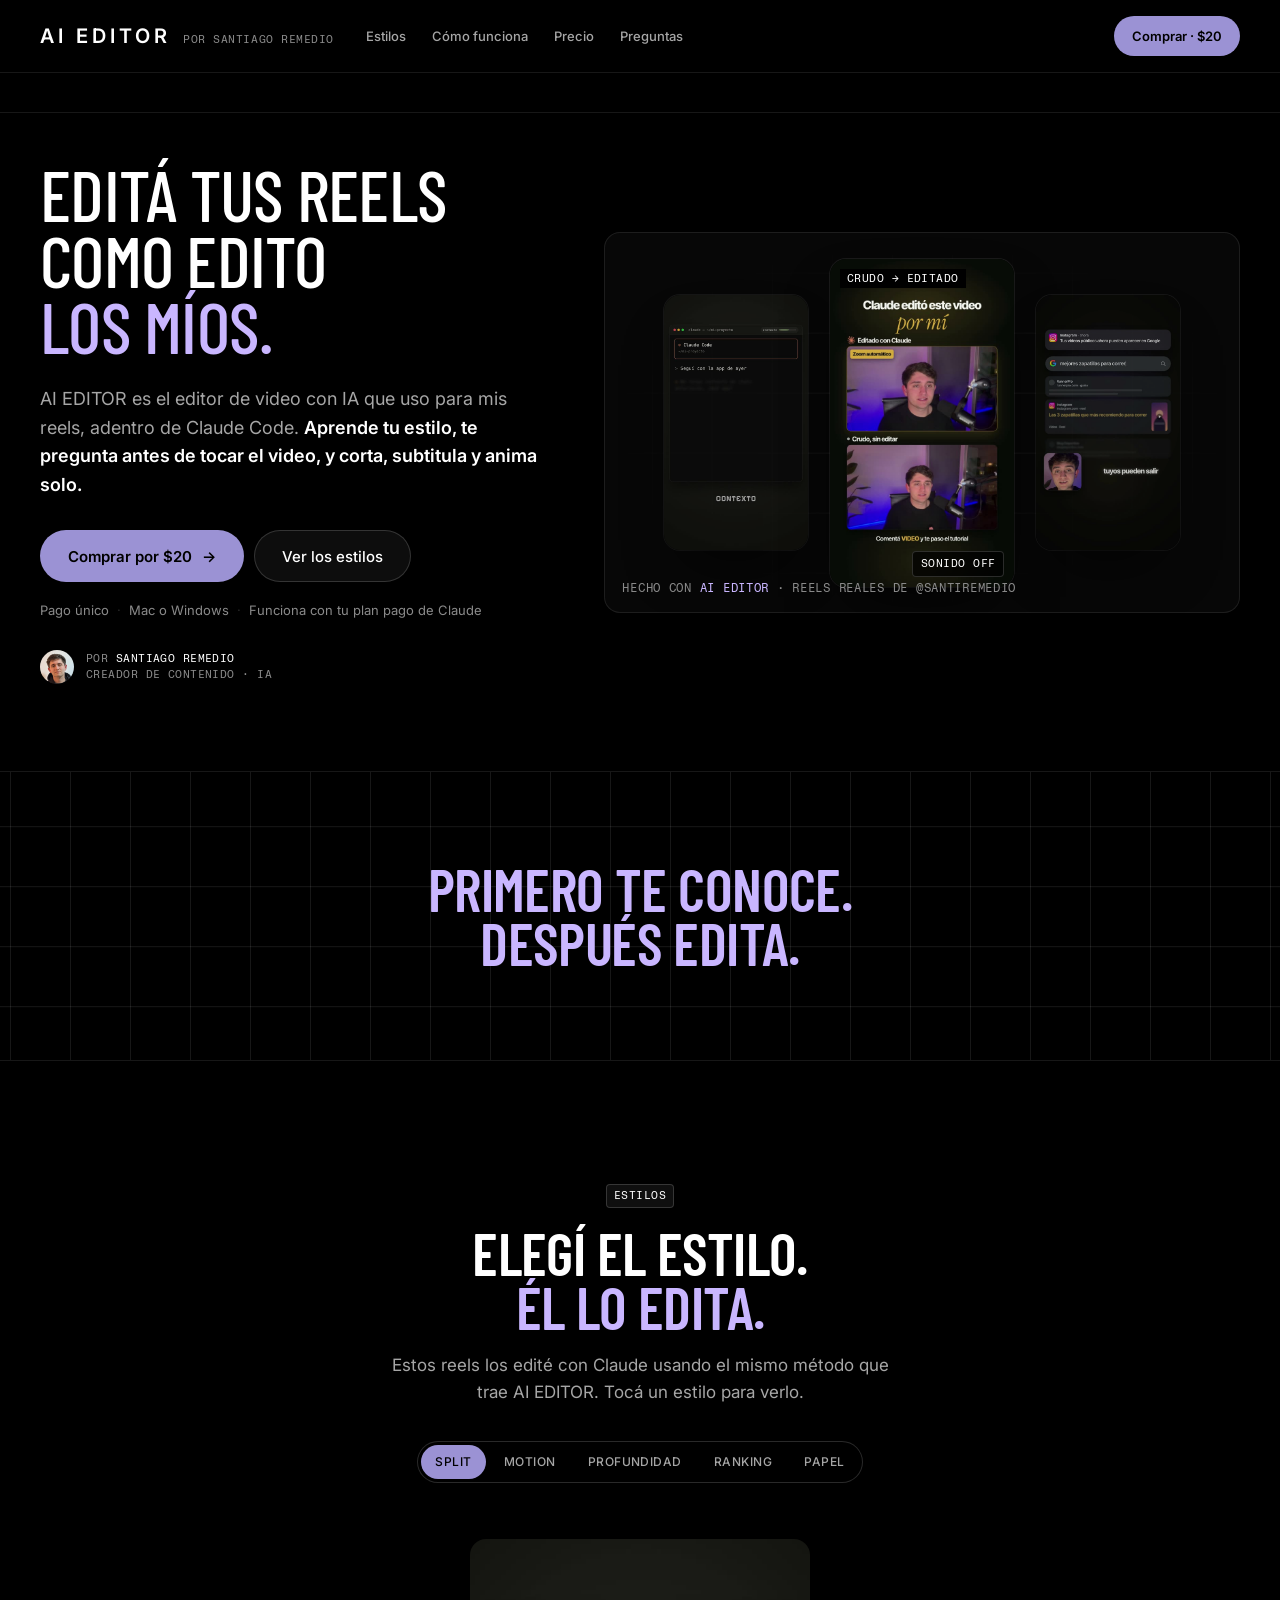
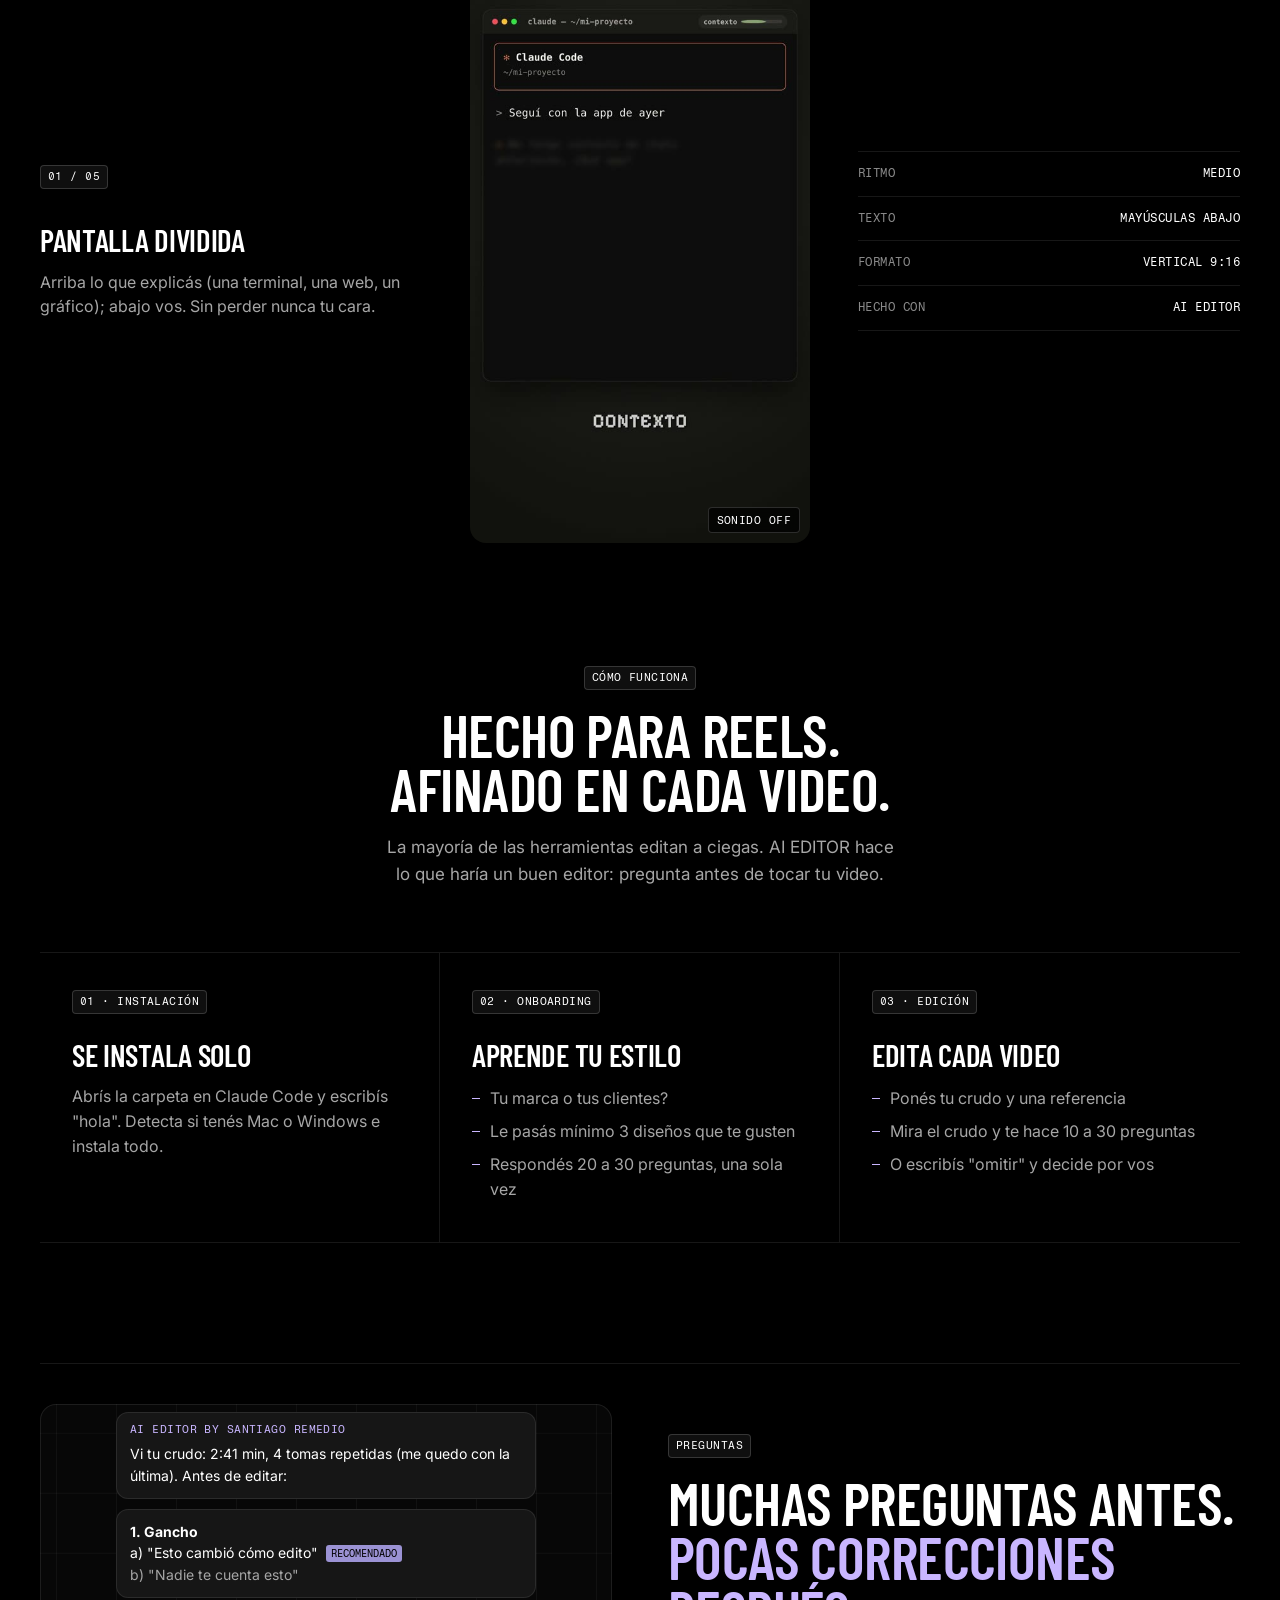
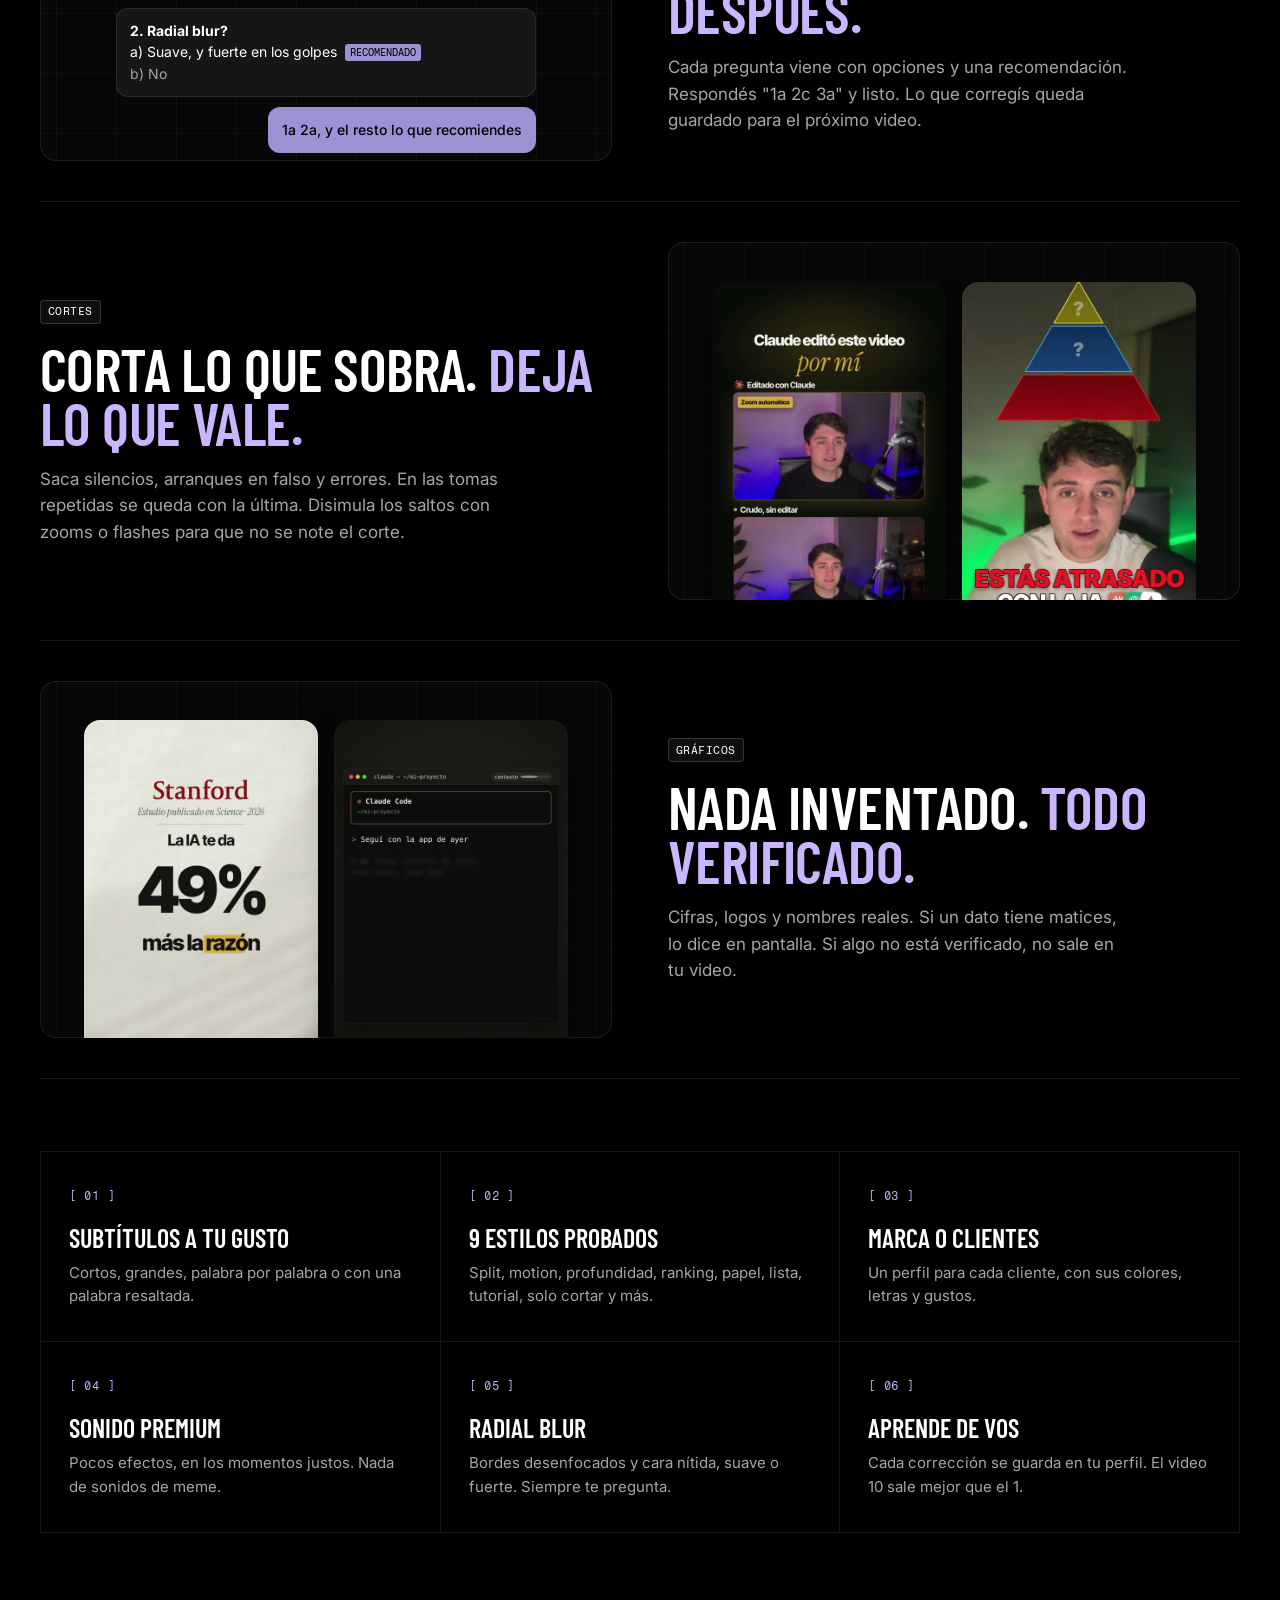
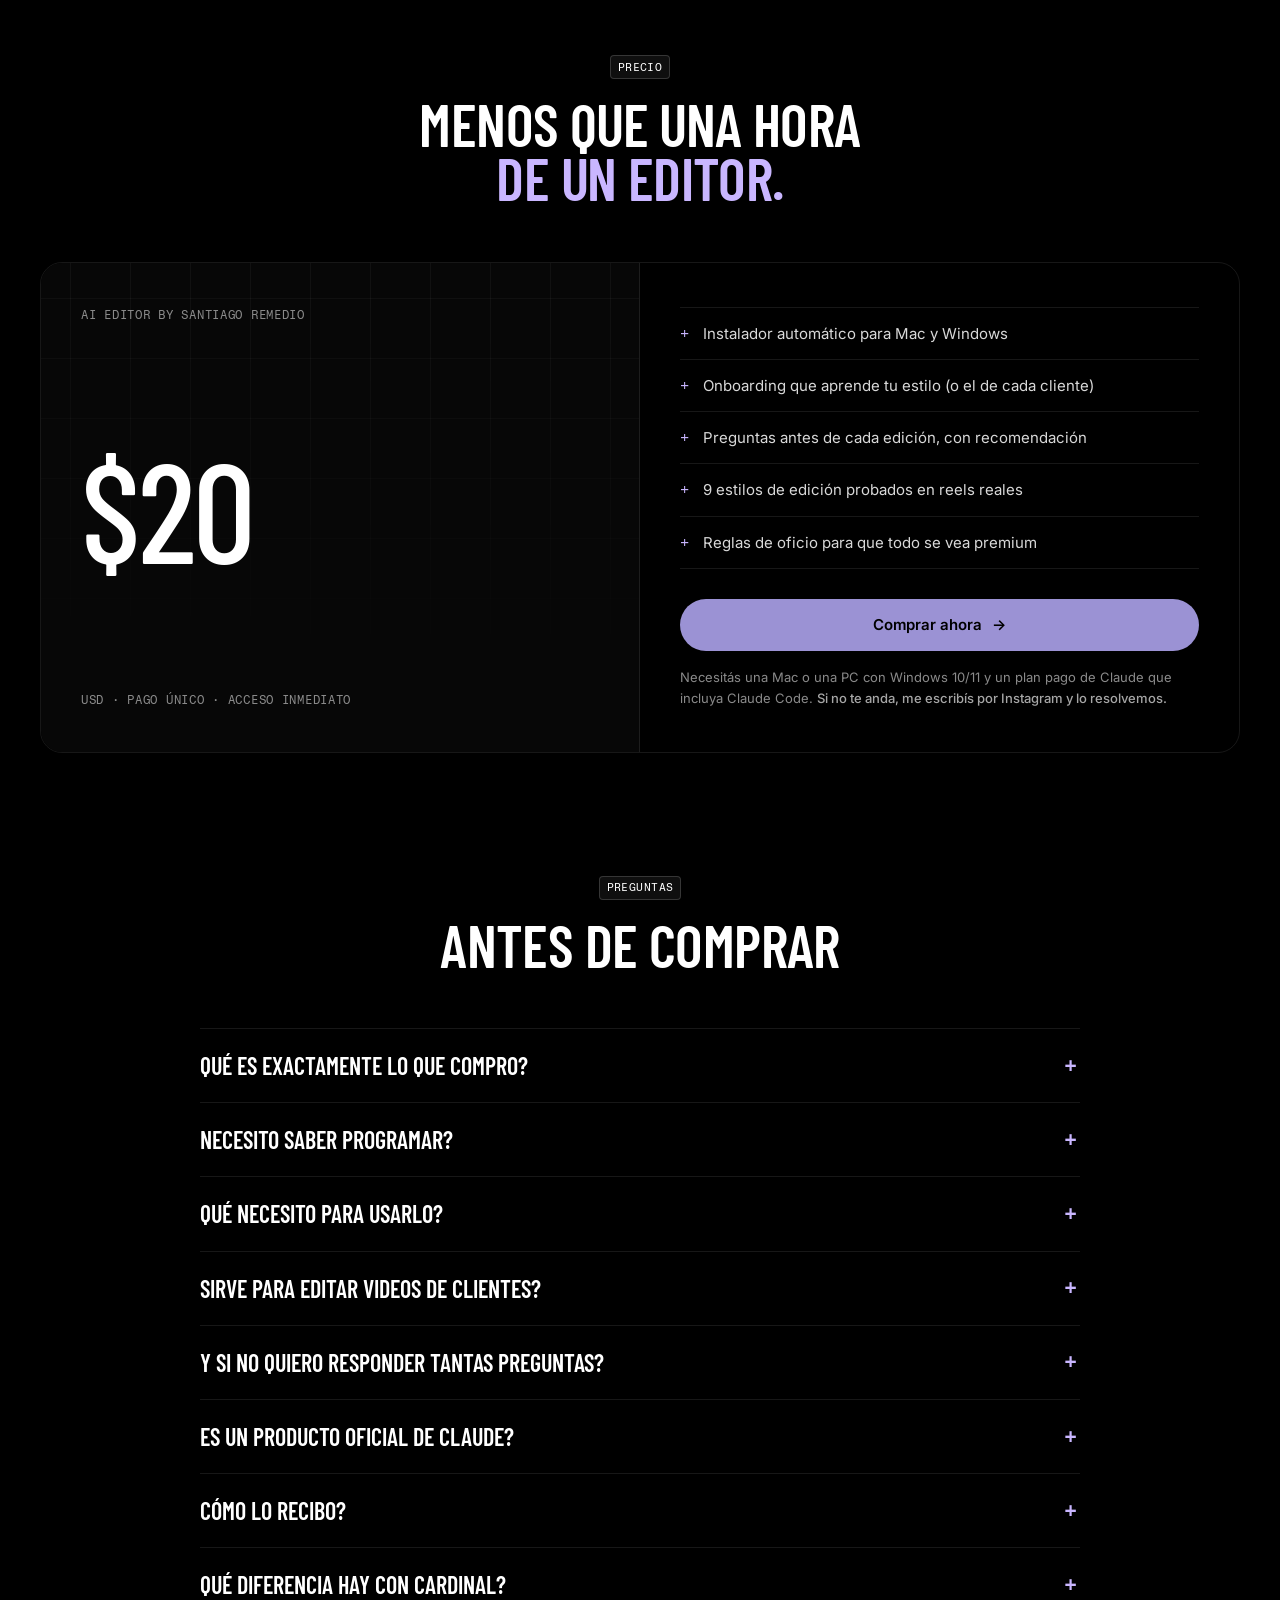
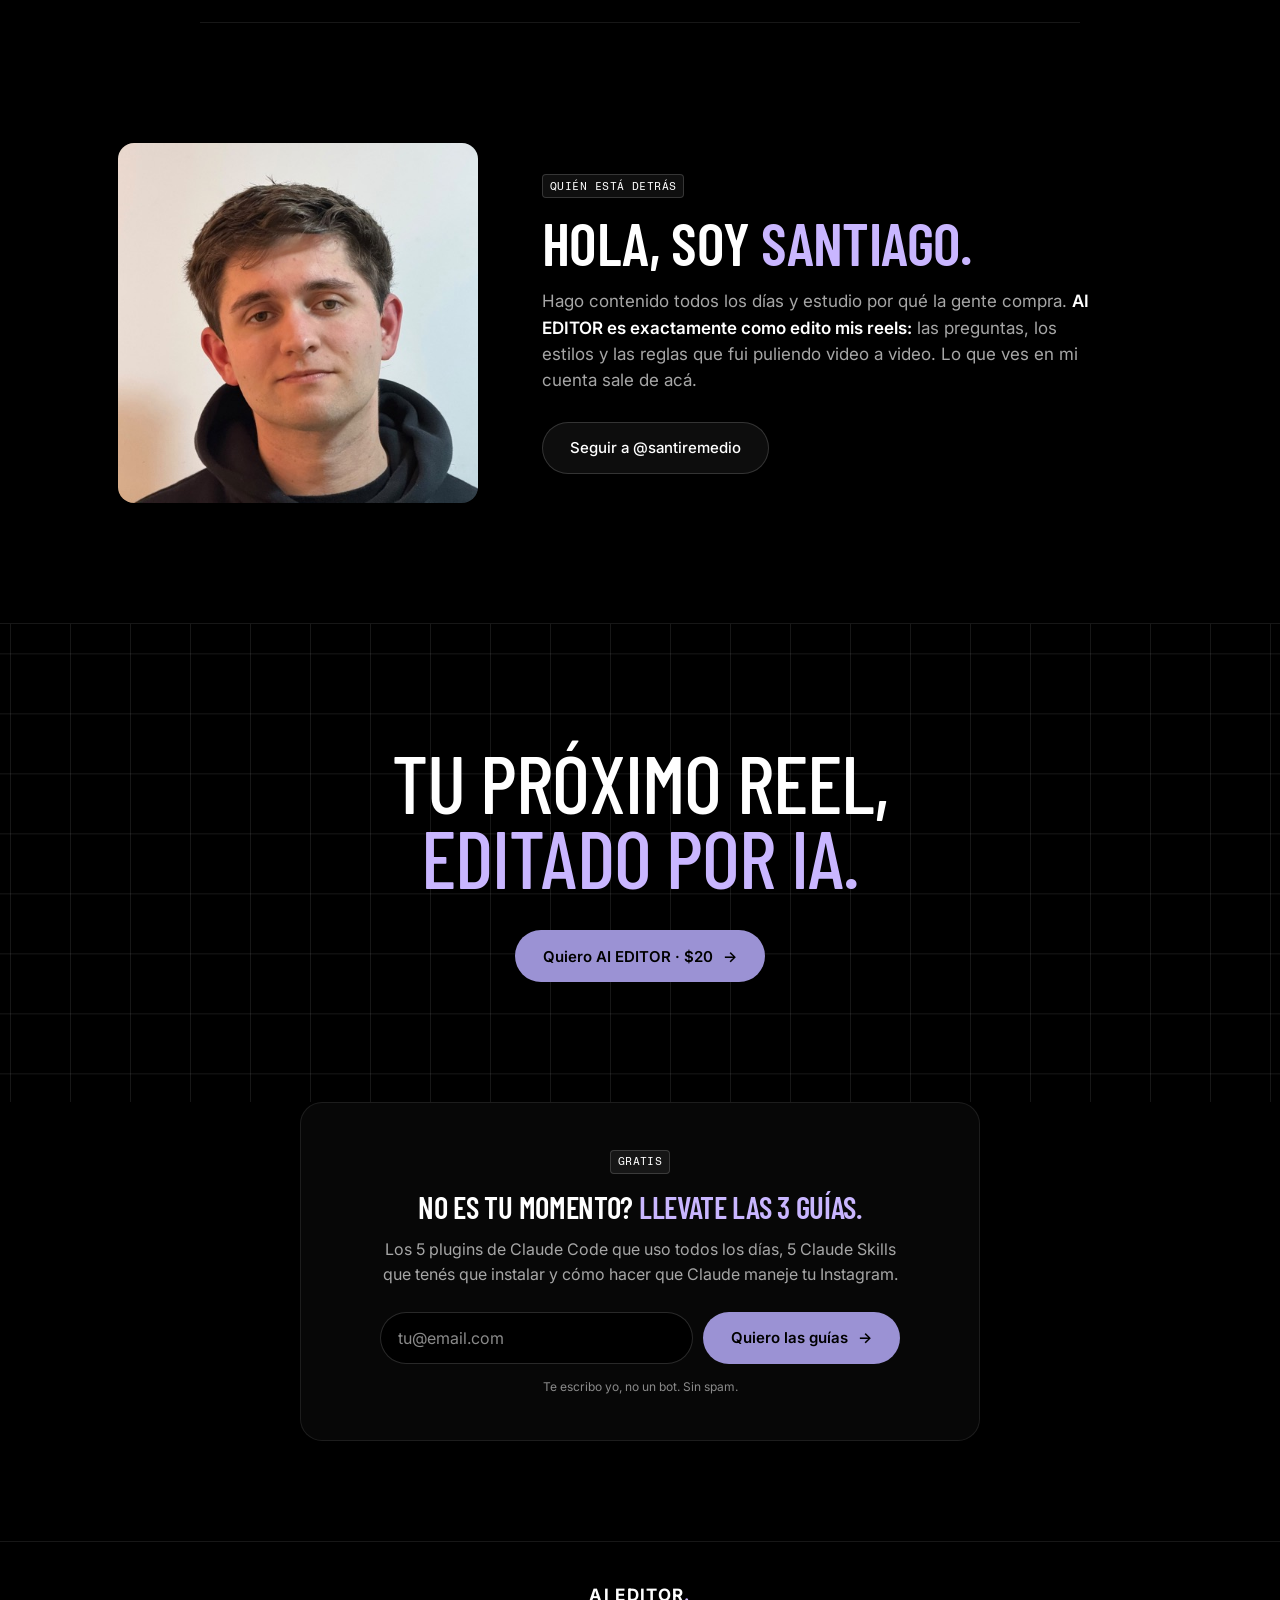
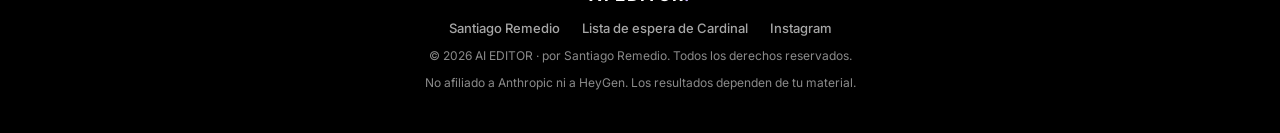
==== commit 41d07830: "AI EDITOR: sin estilo dopamínico, orden invertido (Split primero) Co-Authored-By: Claude Fable 5.1 <" ====
--- a/aieditor/index.html
+++ b/aieditor/index.html
@@ -198,13 +198,13 @@
     <div class="stage reveal">
       <div class="gridbg" aria-hidden="true"></div>
       <div class="trio">
-        <div class="media vert side"><video class="js-vid" src="/aieditor/videos/dopaminico.mp4" poster="/aieditor/img/dopaminico.jpg" muted loop playsinline preload="none" aria-hidden="true"></video></div>
+        <div class="media vert side"><video class="js-vid" src="/aieditor/videos/split.mp4" poster="/aieditor/img/split.jpg" muted loop playsinline preload="none" aria-hidden="true"></video></div>
         <div class="media vert">
           <span class="chip-on">Crudo → editado</span>
           <video class="js-vid" src="/aieditor/videos/demo.mp4" poster="/aieditor/img/demo.jpg" muted loop playsinline preload="metadata" aria-label="Video crudo comparado con el editado por Claude"></video>
           <button class="sound js-sound" type="button" aria-pressed="false">Sonido off</button>
         </div>
-        <div class="media vert side"><video class="js-vid" src="/aieditor/videos/papel.mp4" poster="/aieditor/img/papel.jpg" muted loop playsinline preload="none" aria-hidden="true"></video></div>
+        <div class="media vert side"><video class="js-vid" src="/aieditor/videos/motion.mp4" poster="/aieditor/img/motion.jpg" muted loop playsinline preload="none" aria-hidden="true"></video></div>
       </div>
       <span class="label">Hecho con <b>AI EDITOR</b> · reels reales de @santiremedio</span>
     </div>
@@ -224,26 +224,25 @@
     <h2 class="d2 reveal" style="margin-top:18px">Elegí el estilo.<br><span class="it">Él lo edita.</span></h2>
     <p class="body reveal">Estos reels los edité con Claude usando el mismo método que trae AI EDITOR. Tocá un estilo para verlo.</p>
     <div class="tabs reveal" role="tablist" aria-label="Estilos de edición">
-      <button role="tab" aria-selected="true" data-src="/aieditor/videos/dopaminico.mp4" data-poster="/aieditor/img/dopaminico.jpg" data-title="Hiper-dopamínico" data-desc="Gancho grande arriba de tu cabeza, subtítulos palabra por palabra con brillo y un efecto en cada elemento que aparece." data-ritmo="Muy rápido" data-texto="Palabra por palabra">Dopamínico</button>
+      <button role="tab" aria-selected="true" data-src="/aieditor/videos/split.mp4" data-poster="/aieditor/img/split.jpg" data-title="Pantalla dividida" data-desc="Arriba lo que explicás (una terminal, una web, un gráfico); abajo vos. Sin perder nunca tu cara." data-ritmo="Medio" data-texto="Mayúsculas abajo">Split</button>
+      <button role="tab" aria-selected="false" data-src="/aieditor/videos/motion.mp4" data-poster="/aieditor/img/motion.jpg" data-title="Motion graphics" data-desc="Apps, buscadores y pantallas recreadas y animadas, con tu cara en una burbuja cuando el gráfico manda." data-ritmo="Medio" data-texto="Palabra clave en itálica">Motion</button>
+      <button role="tab" aria-selected="false" data-src="/aieditor/videos/niveles.mp4" data-poster="/aieditor/img/niveles.jpg" data-title="Profundidad" data-desc="Gráficos que viven detrás de tu cabeza: tu figura recortada queda adelante y da sensación de 3D." data-ritmo="Rápido" data-texto="Títulos con emoji">Profundidad</button>
+      <button role="tab" aria-selected="false" data-src="/aieditor/videos/ranking.mp4" data-poster="/aieditor/img/ranking.jpg" data-title="Ranking" data-desc="Logos reales que aparecen, se califican y se ordenan mientras hablás. Perfecto para comparar herramientas." data-ritmo="Medio" data-texto="Subtítulos grandes">Ranking</button>
       <button role="tab" aria-selected="false" data-src="/aieditor/videos/papel.mp4" data-poster="/aieditor/img/papel.jpg" data-title="Papel" data-desc="Tu toma se alterna con escenas claras tipo papel: algo visual nuevo cada dos segundos. Ideal para explicar un estudio o una idea." data-ritmo="Rápido" data-texto="Línea + palabra grande">Papel</button>
-      <button role="tab" aria-selected="false" data-src="/aieditor/videos/ranking.mp4" data-poster="/aieditor/img/ranking.jpg" data-title="Ranking" data-desc="Logos reales que aparecen, se califican y se ordenan mientras hablás. Perfecto para comparar herramientas." data-ritmo="Medio" data-texto="Subtítulos grandes">Ranking</button>
-      <button role="tab" aria-selected="false" data-src="/aieditor/videos/niveles.mp4" data-poster="/aieditor/img/niveles.jpg" data-title="Profundidad" data-desc="Gráficos que viven detrás de tu cabeza: tu figura recortada queda adelante y da sensación de 3D." data-ritmo="Rápido" data-texto="Títulos con emoji">Profundidad</button>
-      <button role="tab" aria-selected="false" data-src="/aieditor/videos/motion.mp4" data-poster="/aieditor/img/motion.jpg" data-title="Motion graphics" data-desc="Apps, buscadores y pantallas recreadas y animadas, con tu cara en una burbuja cuando el gráfico manda." data-ritmo="Medio" data-texto="Palabra clave en itálica">Motion</button>
-      <button role="tab" aria-selected="false" data-src="/aieditor/videos/split.mp4" data-poster="/aieditor/img/split.jpg" data-title="Pantalla dividida" data-desc="Arriba lo que explicás (una terminal, una web, un gráfico); abajo vos. Sin perder nunca tu cara." data-ritmo="Medio" data-texto="Mayúsculas abajo">Split</button>
     </div>
     <div class="showcase">
       <div class="sc-text reveal" style="text-align:left">
-        <span class="tag js-sc-n">01 / 06</span>
-        <h3 class="d3 js-sc-title" style="margin-top:18px">Hiper-dopamínico</h3>
-        <p class="js-sc-desc">Gancho grande arriba de tu cabeza, subtítulos palabra por palabra con brillo y un efecto en cada elemento que aparece.</p>
+        <span class="tag js-sc-n">01 / 05</span>
+        <h3 class="d3 js-sc-title" style="margin-top:18px">Pantalla dividida</h3>
+        <p class="js-sc-desc">Arriba lo que explicás (una terminal, una web, un gráfico); abajo vos. Sin perder nunca tu cara.</p>
       </div>
       <div class="media vert reveal">
-        <video class="js-vid js-sc-video" src="/aieditor/videos/dopaminico.mp4" poster="/aieditor/img/dopaminico.jpg" muted loop playsinline preload="none"></video>
+        <video class="js-vid js-sc-video" src="/aieditor/videos/split.mp4" poster="/aieditor/img/split.jpg" muted loop playsinline preload="none"></video>
         <button class="sound js-sound" type="button" aria-pressed="false">Sonido off</button>
       </div>
       <ul class="sc-list reveal" style="text-align:left">
-        <li>Ritmo <b class="js-sc-ritmo">Muy rápido</b></li>
-        <li>Texto <b class="js-sc-texto">Palabra por palabra</b></li>
+        <li>Ritmo <b class="js-sc-ritmo">Medio</b></li>
+        <li>Texto <b class="js-sc-texto">Mayúsculas abajo</b></li>
         <li>Formato <b>Vertical 9:16</b></li>
         <li>Hecho con <b>AI EDITOR</b></li>
       </ul>
@@ -317,7 +316,7 @@
 
     <div class="fgrid">
       <div class="fcell reveal"><span class="label">[ 01 ]</span><h3>Subtítulos a tu gusto</h3><p>Cortos, grandes, palabra por palabra o con una palabra resaltada.</p></div>
-      <div class="fcell reveal"><span class="label">[ 02 ]</span><h3>9 estilos probados</h3><p>Dopamínico, papel, ranking, lista, split, tutorial, solo cortar y más.</p></div>
+      <div class="fcell reveal"><span class="label">[ 02 ]</span><h3>9 estilos probados</h3><p>Split, motion, profundidad, ranking, papel, lista, tutorial, solo cortar y más.</p></div>
       <div class="fcell reveal"><span class="label">[ 03 ]</span><h3>Marca o clientes</h3><p>Un perfil para cada cliente, con sus colores, letras y gustos.</p></div>
       <div class="fcell reveal"><span class="label">[ 04 ]</span><h3>Sonido premium</h3><p>Pocos efectos, en los momentos justos. Nada de sonidos de meme.</p></div>
       <div class="fcell reveal"><span class="label">[ 05 ]</span><h3>Radial blur</h3><p>Bordes desenfocados y cara nítida, suave o fuerte. Siempre te pregunta.</p></div>
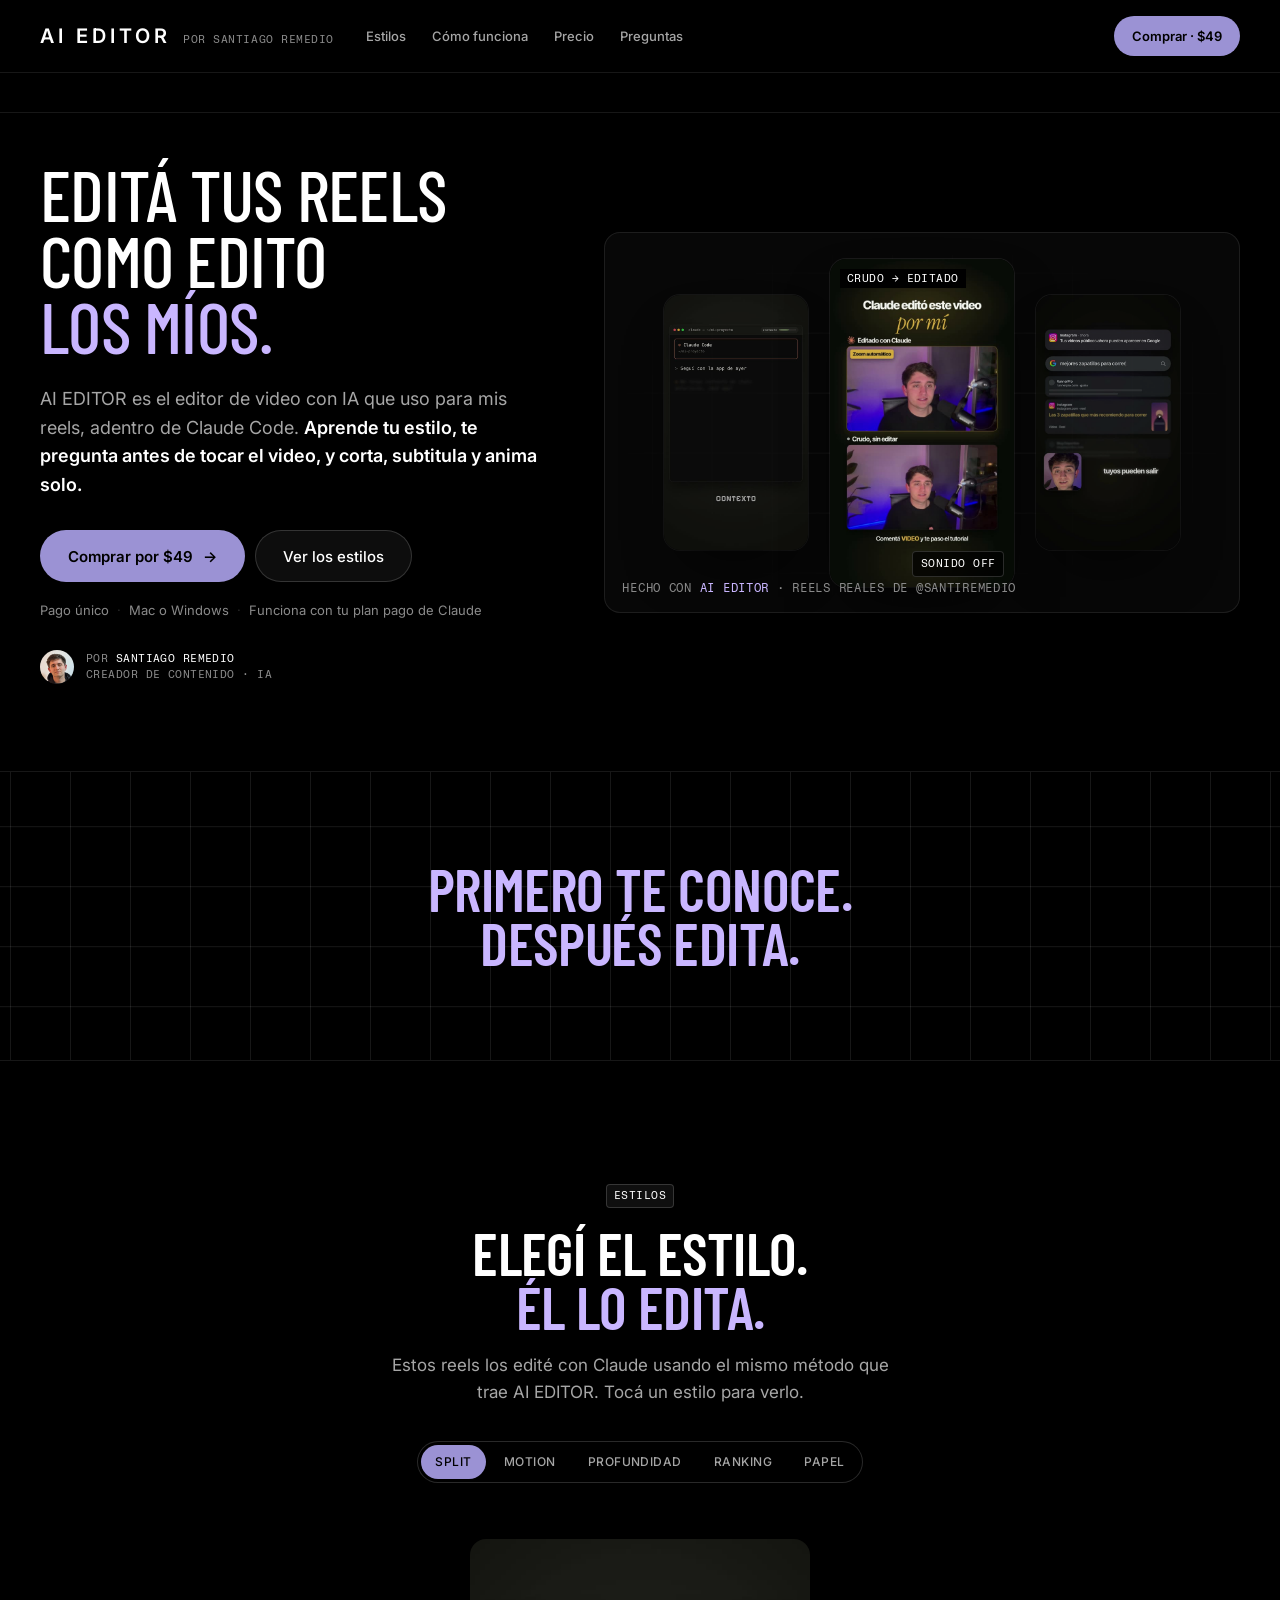
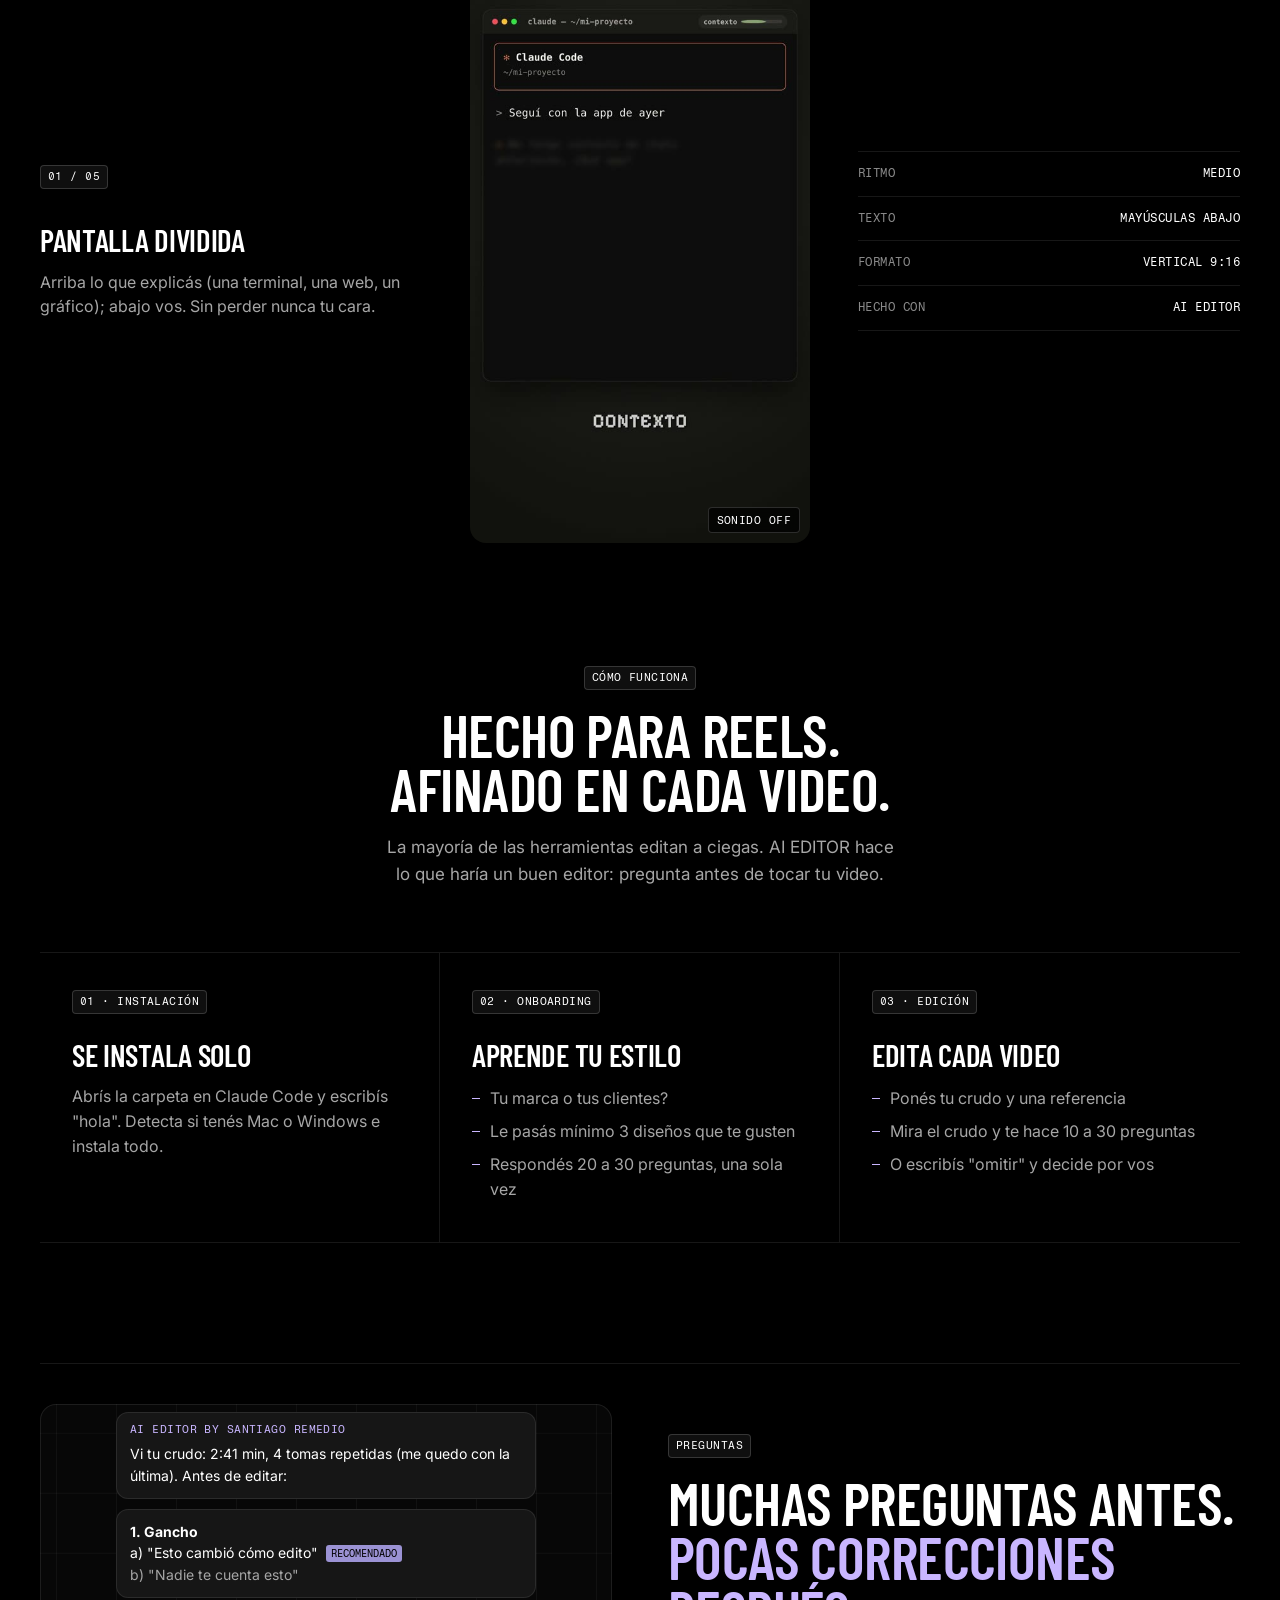
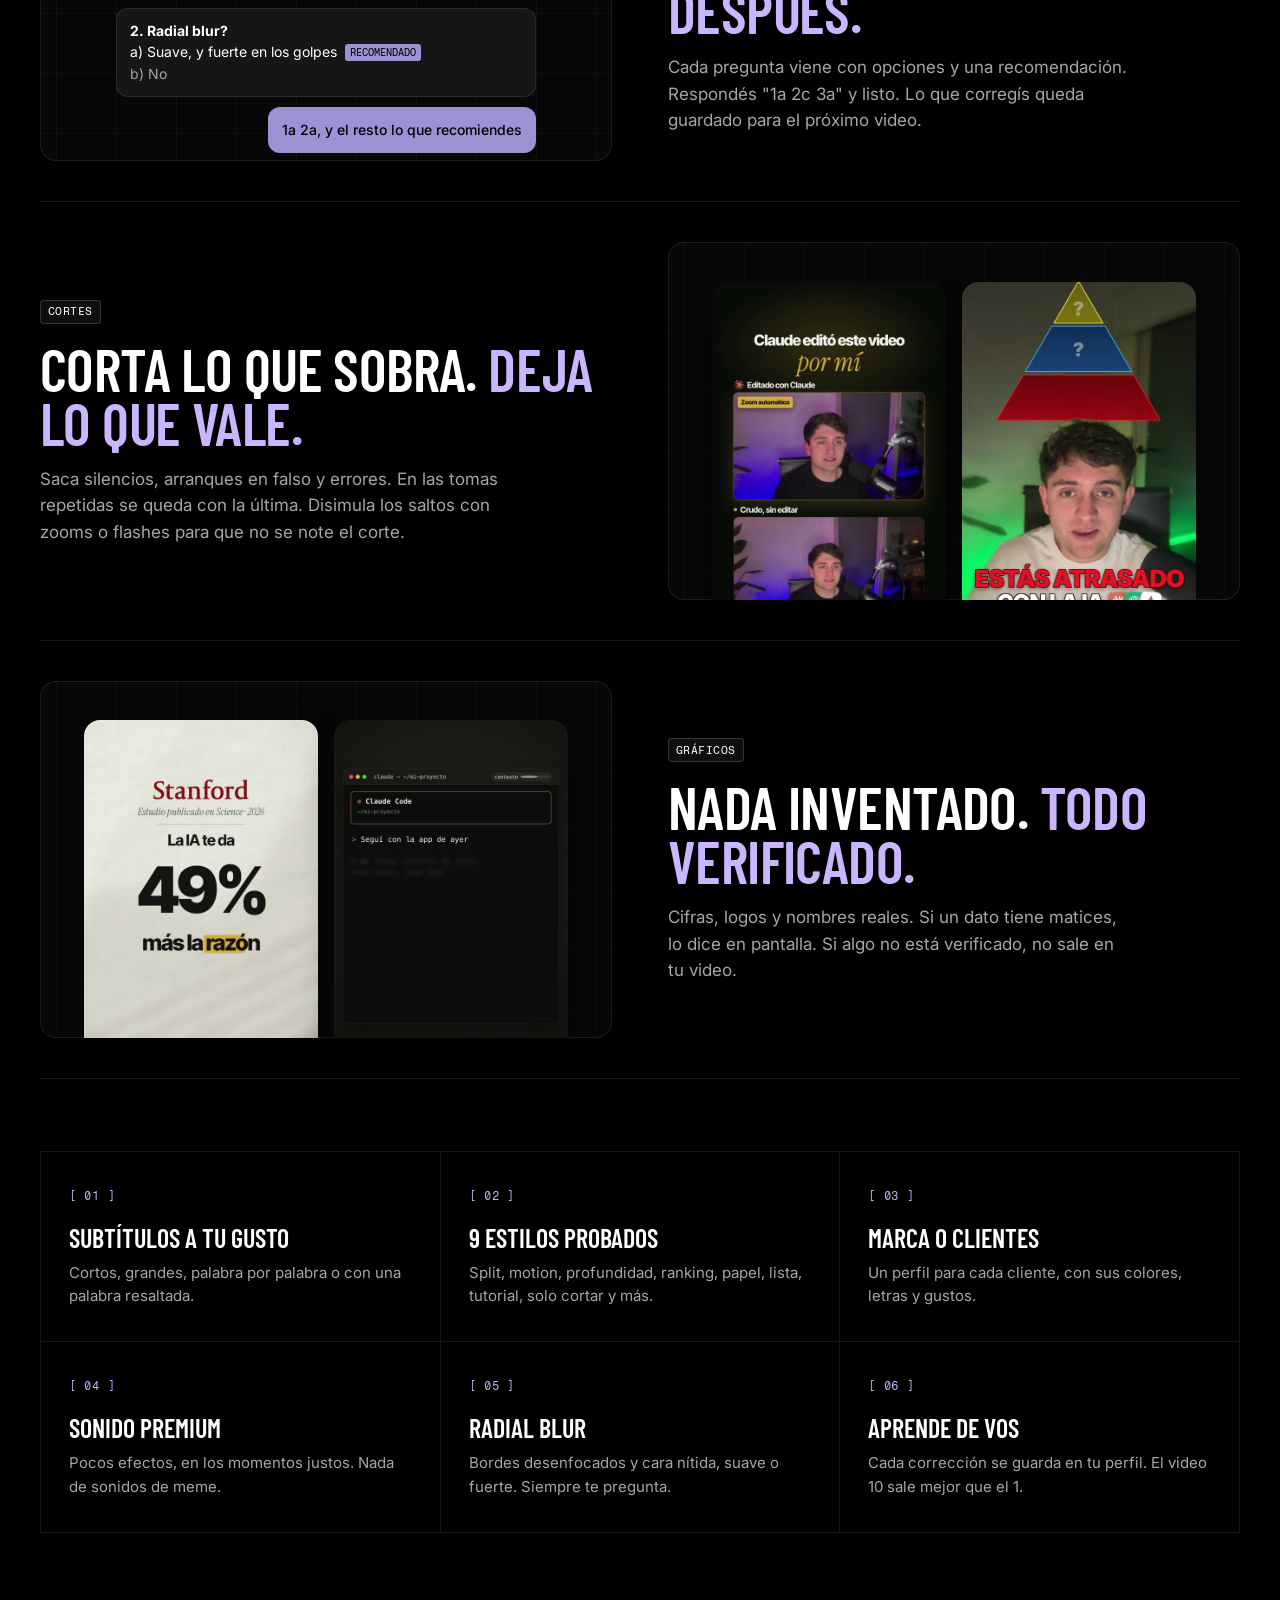
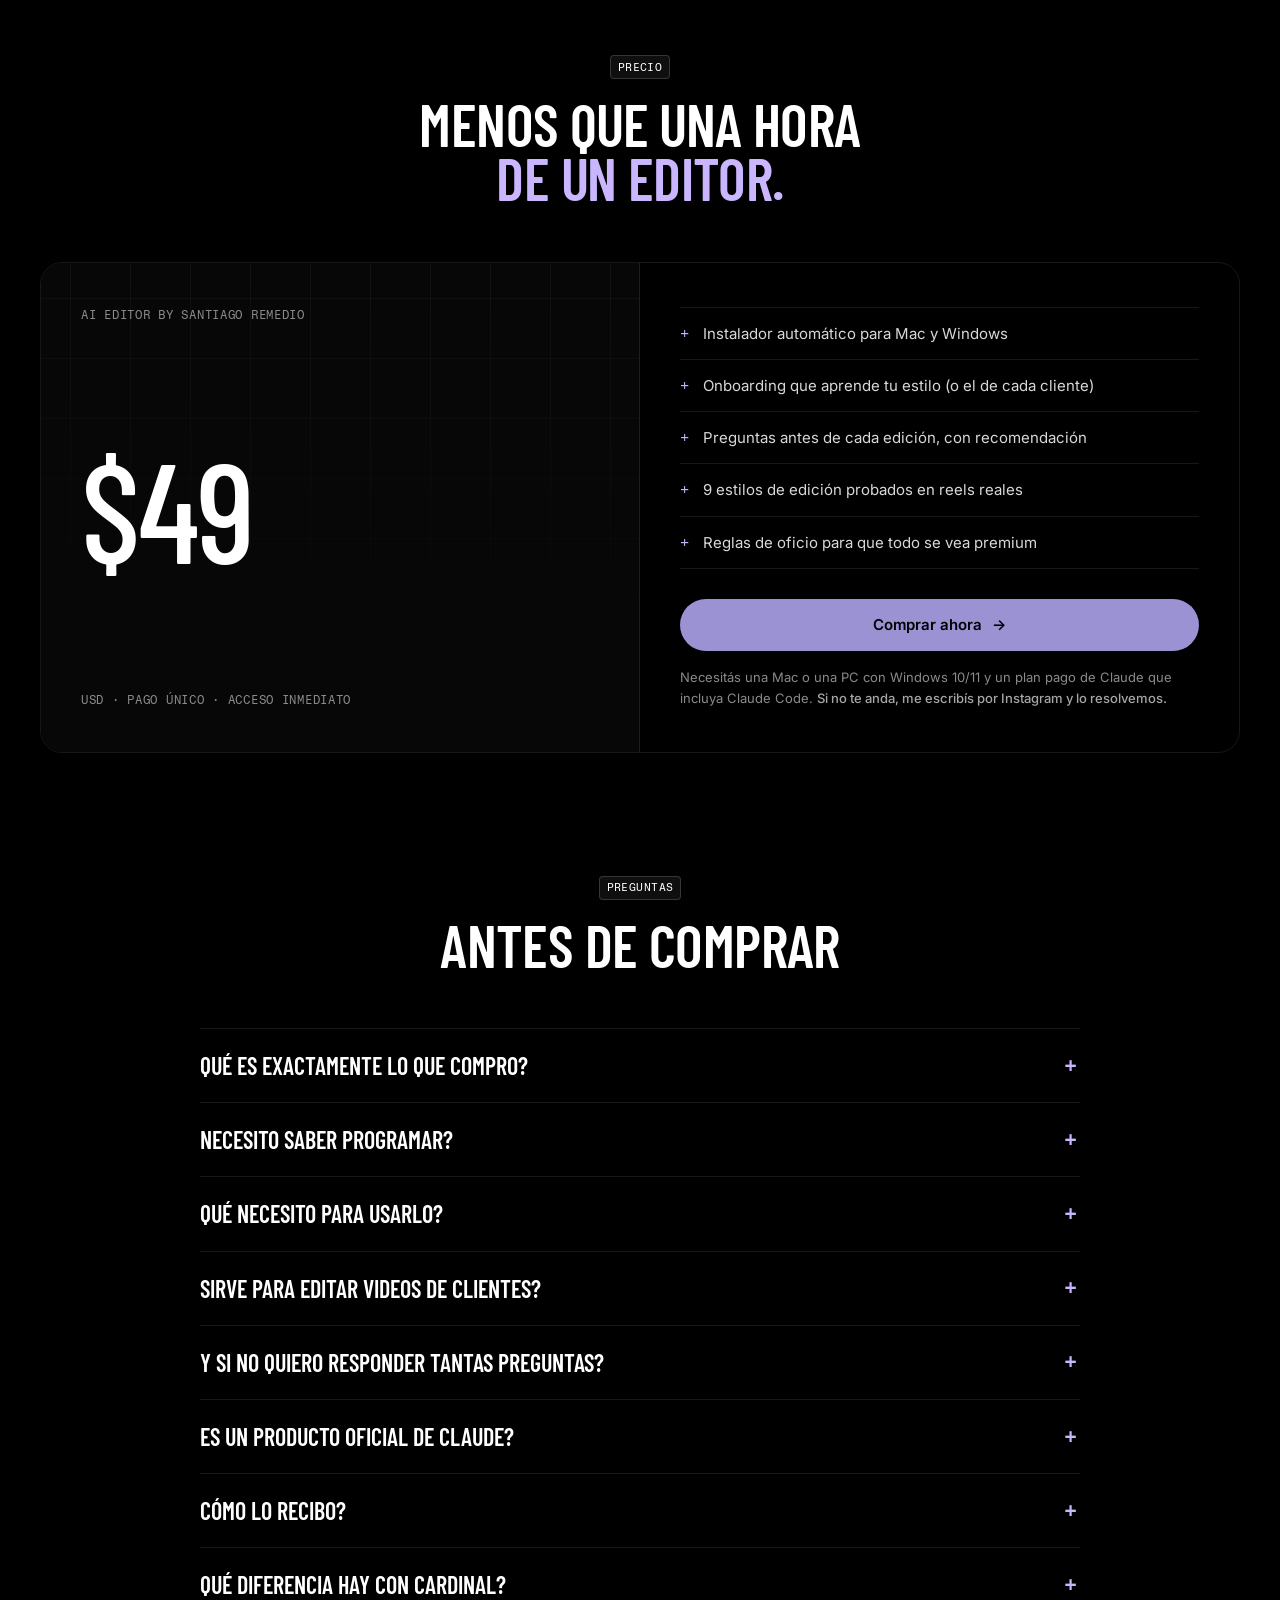
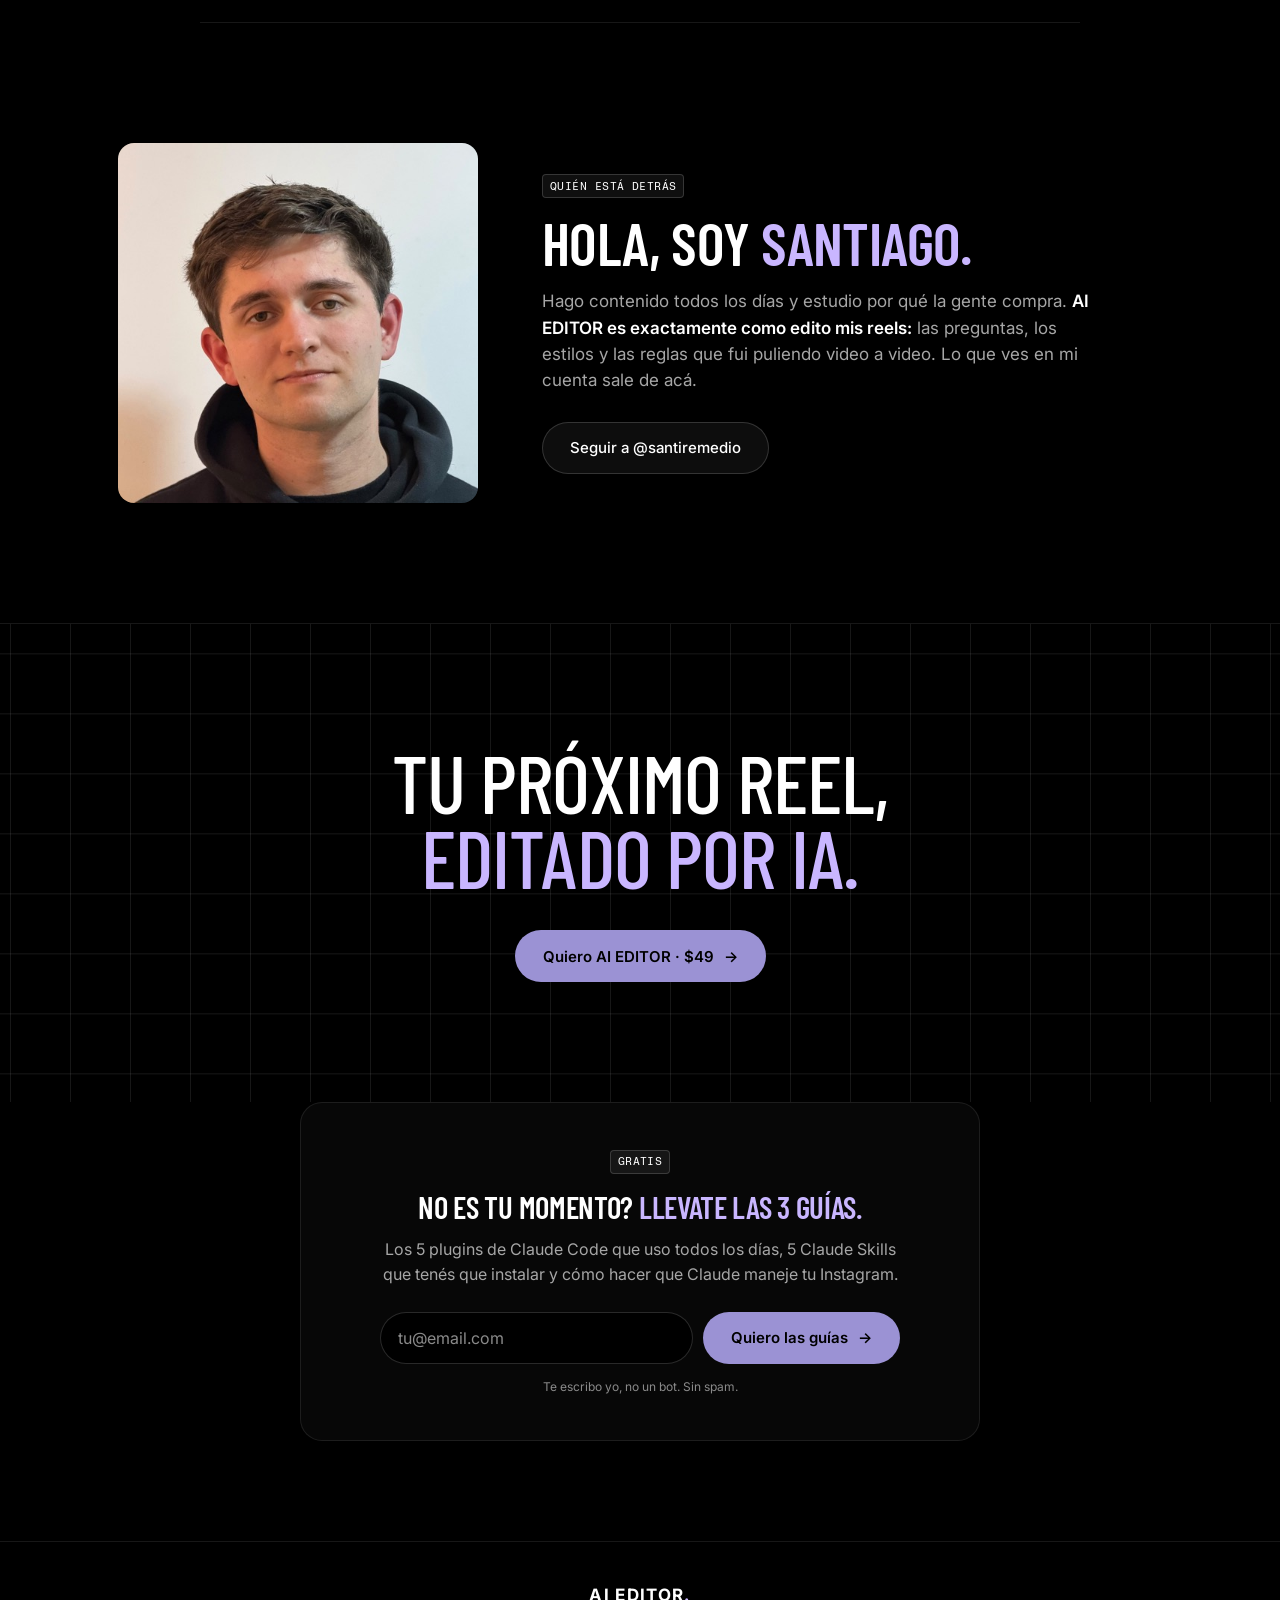
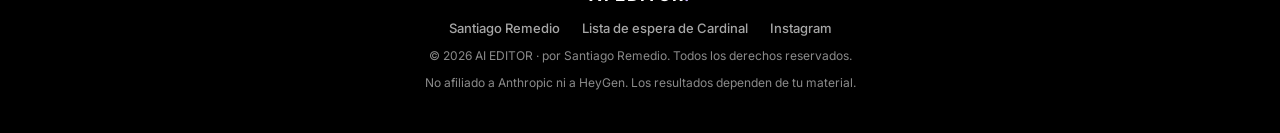
==== commit 3f7be9e9: "AI EDITOR: precio de $20 a $49 Actualiza el precio en config.js, los fallbacks de app.js, los meta t" ====
--- a/aieditor/index.html
+++ b/aieditor/index.html
@@ -4,19 +4,19 @@
 <meta charset="utf-8">
 <meta name="viewport" content="width=device-width, initial-scale=1">
 <title>AI EDITOR by Santiago Remedio</title>
-<meta name="description" content="Editá tus reels como edito los míos. AI EDITOR es mi editor de video con IA adentro de Claude Code: aprende tu estilo, te pregunta antes de editar y corta, subtitula y anima solo. Pago único de $20.">
+<meta name="description" content="Editá tus reels como edito los míos. AI EDITOR es mi editor de video con IA adentro de Claude Code: aprende tu estilo, te pregunta antes de editar y corta, subtitula y anima solo. Pago único de $49.">
 <meta property="og:type" content="website">
 <meta property="og:locale" content="es_LA">
 <meta property="og:site_name" content="AI EDITOR by Santiago Remedio">
 <meta property="og:title" content="AI EDITOR · Editá tus reels como edito los míos">
-<meta property="og:description" content="Mi editor de video con IA, adentro de Claude Code. Aprende tu estilo y edita solo. $20, pago único.">
+<meta property="og:description" content="Mi editor de video con IA, adentro de Claude Code. Aprende tu estilo y edita solo. $49, pago único.">
 <meta property="og:image" content="https://santiagoremedio.com/aieditor/img/og.jpg">
 <meta property="og:image:width" content="1200">
 <meta property="og:image:height" content="630">
 <meta property="og:url" content="https://santiagoremedio.com/aieditor">
 <meta name="twitter:card" content="summary_large_image">
 <meta name="twitter:title" content="AI EDITOR · Editá tus reels como edito los míos">
-<meta name="twitter:description" content="Mi editor de video con IA, adentro de Claude Code. $20, pago único.">
+<meta name="twitter:description" content="Mi editor de video con IA, adentro de Claude Code. $49, pago único.">
 <meta name="twitter:image" content="https://santiagoremedio.com/aieditor/img/og.jpg">
 <link rel="canonical" href="https://santiagoremedio.com/aieditor">
 <meta name="theme-color" content="#000000">
@@ -175,7 +175,7 @@
       <a class="by-link" href="https://santiagoremedio.com/">por Santiago Remedio</a>
     </div>
     <div class="links"><a href="#estilos">Estilos</a><a href="#como">Cómo funciona</a><a href="#precio">Precio</a><a href="#faq">Preguntas</a></div>
-    <a class="btn js-buy-main" href="#precio"><span>Comprar · $<span class="js-price">20</span></span></a>
+    <a class="btn js-buy-main" href="#precio"><span>Comprar · $<span class="js-price">49</span></span></a>
   </div>
 </nav>
 <div class="rule" aria-hidden="true"></div>
@@ -186,7 +186,7 @@
       <h1 class="d1 reveal">Editá tus reels<br>como edito<br><span class="it">los míos.</span></h1>
       <p class="lines reveal">AI EDITOR es el editor de video con IA que uso para mis reels, adentro de Claude Code. <b>Aprende tu estilo, te pregunta antes de tocar el video, y corta, subtitula y anima solo.</b></p>
       <div class="ctas reveal">
-        <a class="btn js-buy-main" href="#precio"><span>Comprar por $<span class="js-price">20</span></span> <span class="arrow">→</span></a>
+        <a class="btn js-buy-main" href="#precio"><span>Comprar por $<span class="js-price">49</span></span> <span class="arrow">→</span></a>
         <a class="btn btn-line" href="#estilos">Ver los estilos</a>
       </div>
       <p class="fine reveal">Pago único<i>·</i>Mac o Windows<i>·</i>Funciona con tu plan pago de Claude</p>
@@ -335,7 +335,7 @@
       <div class="left">
         <div class="gridbg" aria-hidden="true"></div>
         <span class="label">AI EDITOR by Santiago Remedio</span>
-        <div class="amount"><b>$<span class="js-price">20</span></b><s class="js-before" hidden></s></div>
+        <div class="amount"><b>$<span class="js-price">49</span></b><s class="js-before" hidden></s></div>
         <span class="label">USD · pago único · acceso inmediato</span>
       </div>
       <div>
@@ -385,7 +385,7 @@
   <div class="gridbg">
     <div class="wrap">
       <h2 class="d1 reveal" style="font-size:clamp(48px,6.4vw,96px)">Tu próximo reel,<br><span class="it">editado por IA.</span></h2>
-      <a class="btn reveal js-buy-main" href="#precio"><span>Quiero AI EDITOR · $<span class="js-price">20</span></span> <span class="arrow">→</span></a>
+      <a class="btn reveal js-buy-main" href="#precio"><span>Quiero AI EDITOR · $<span class="js-price">49</span></span> <span class="arrow">→</span></a>
     </div>
   </div>
 </div>
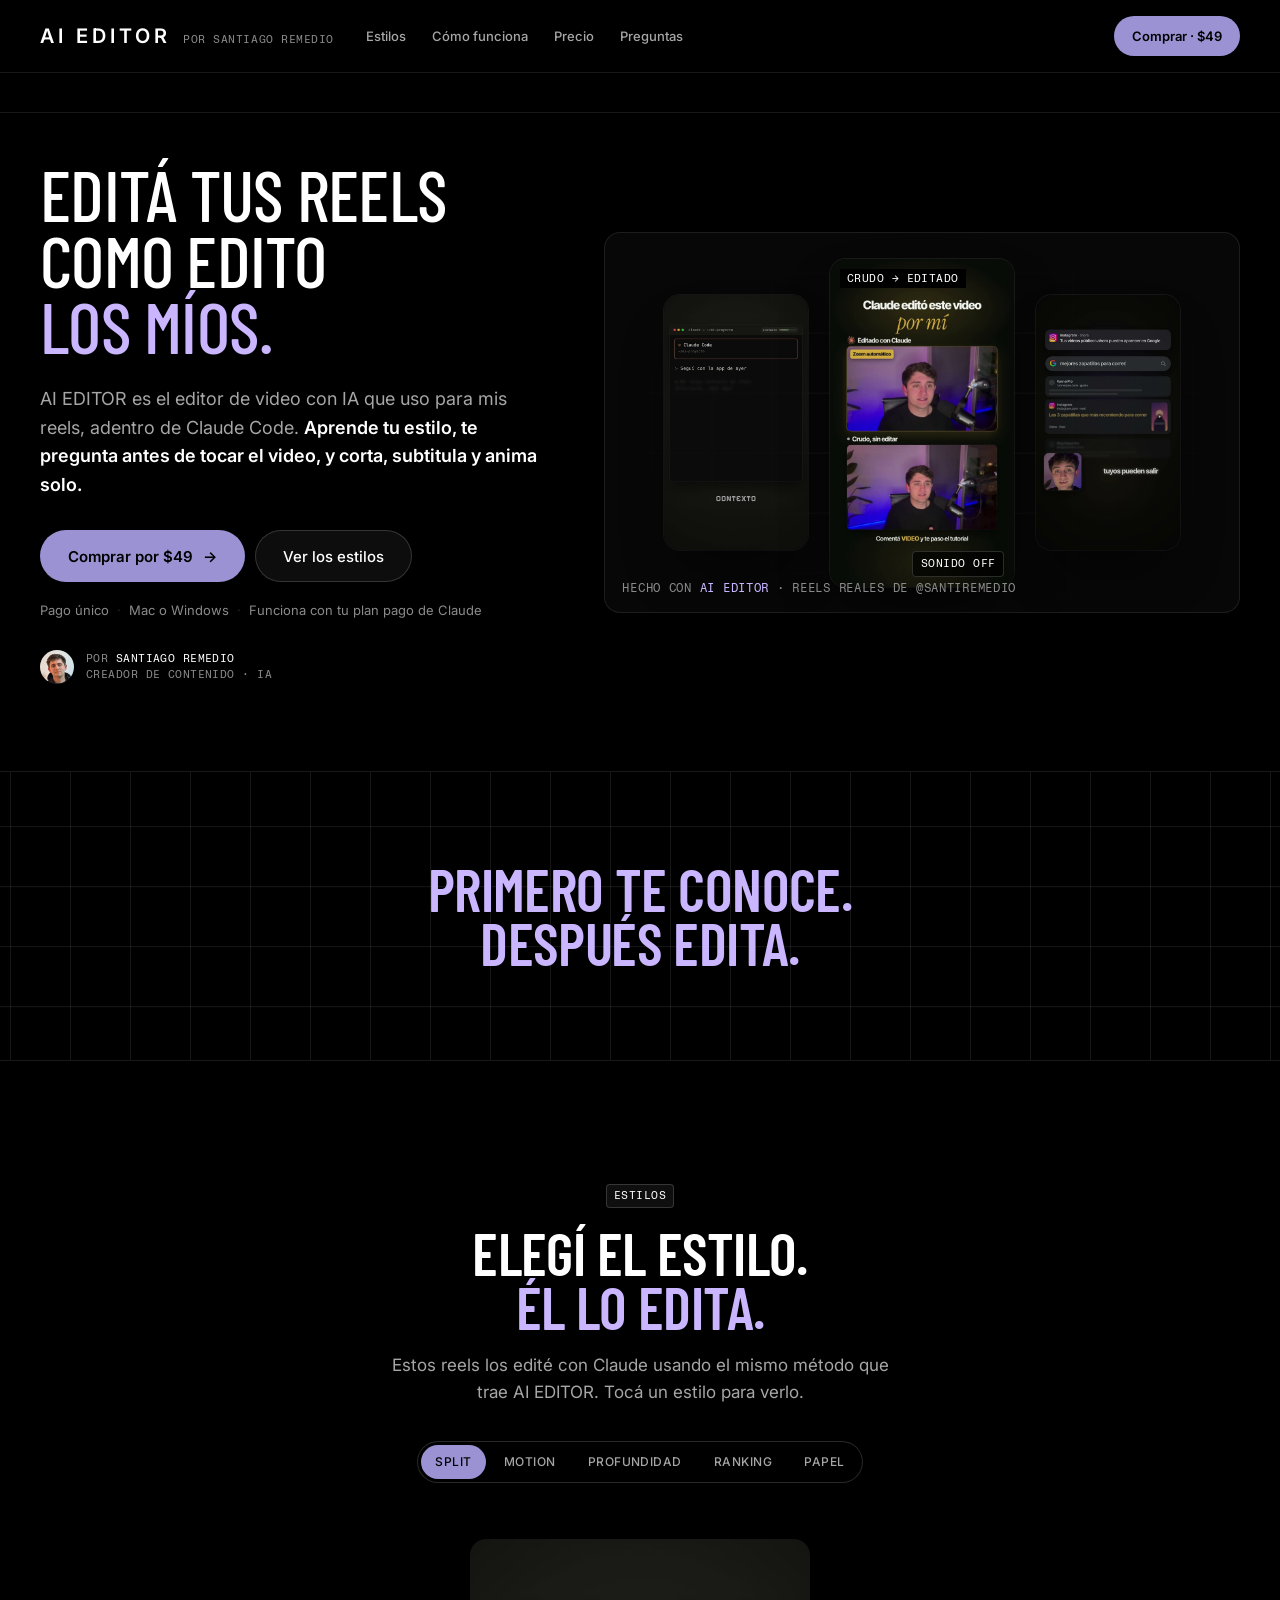
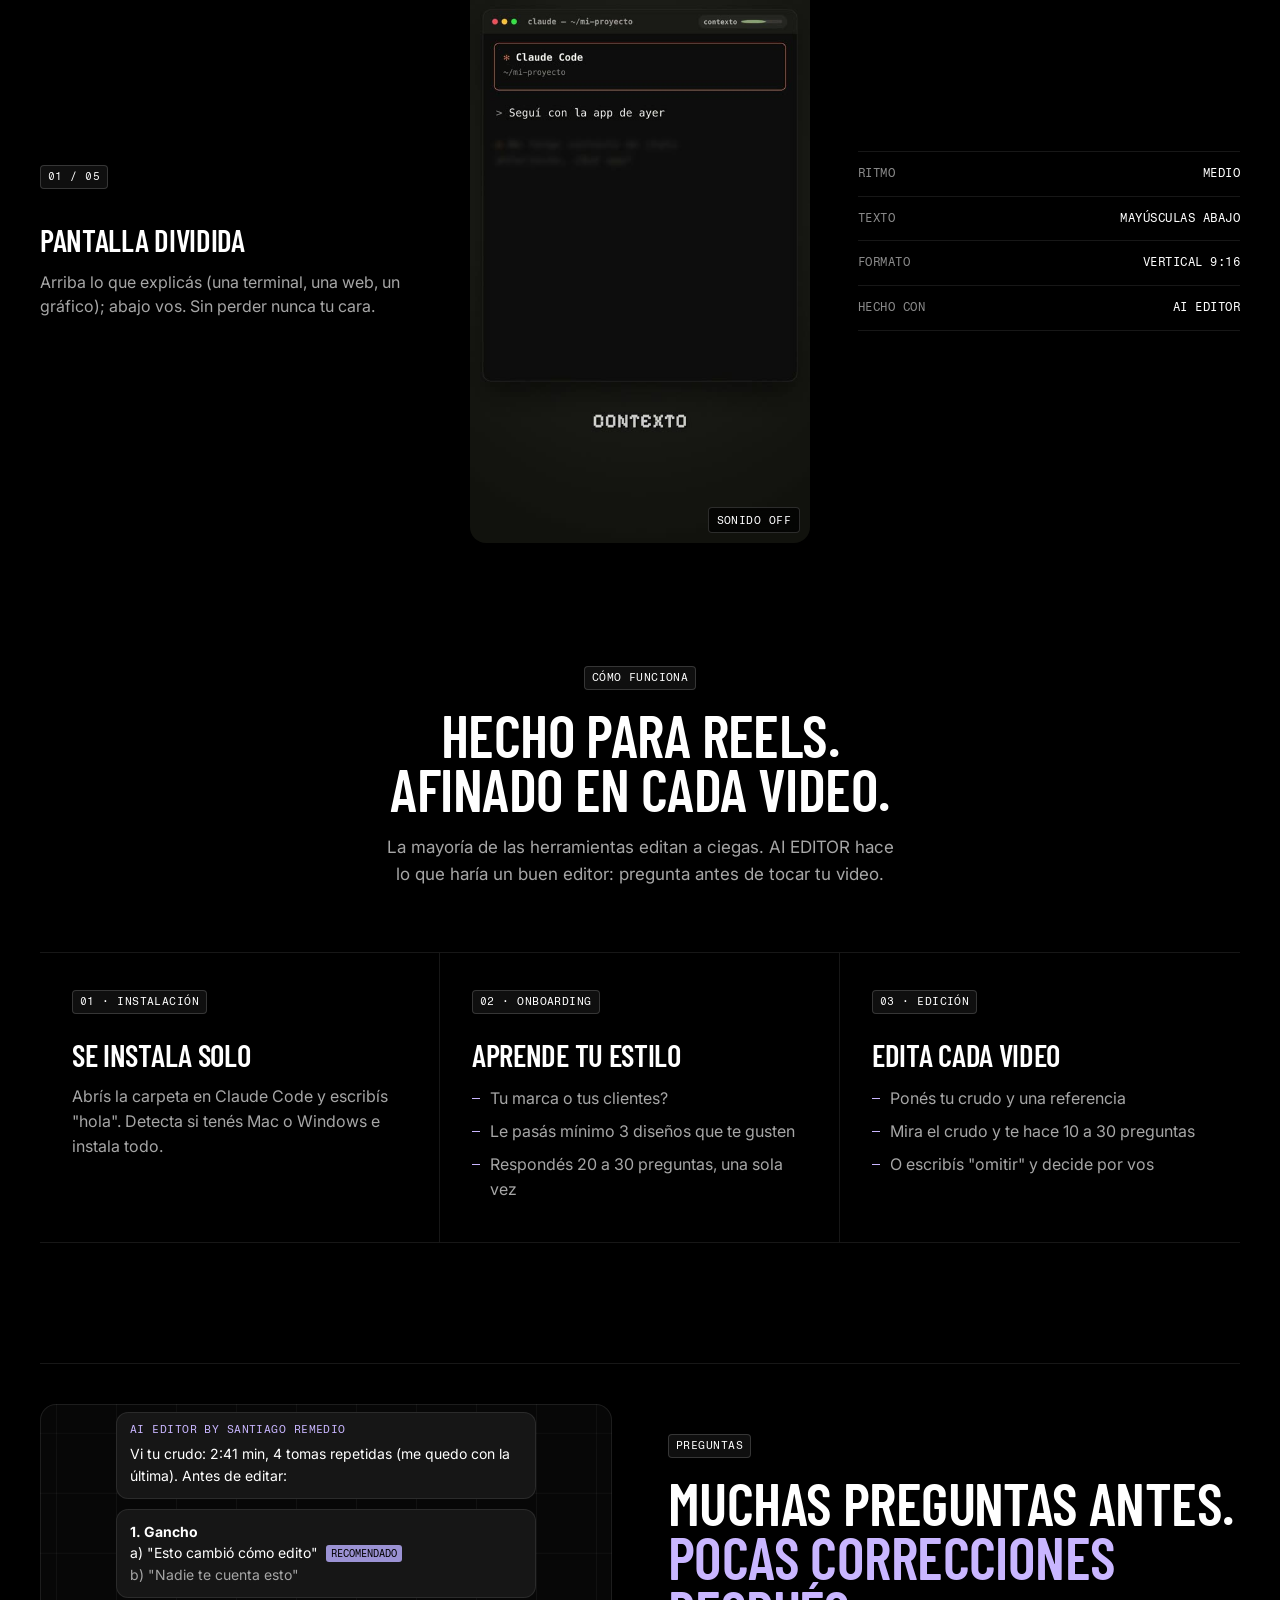
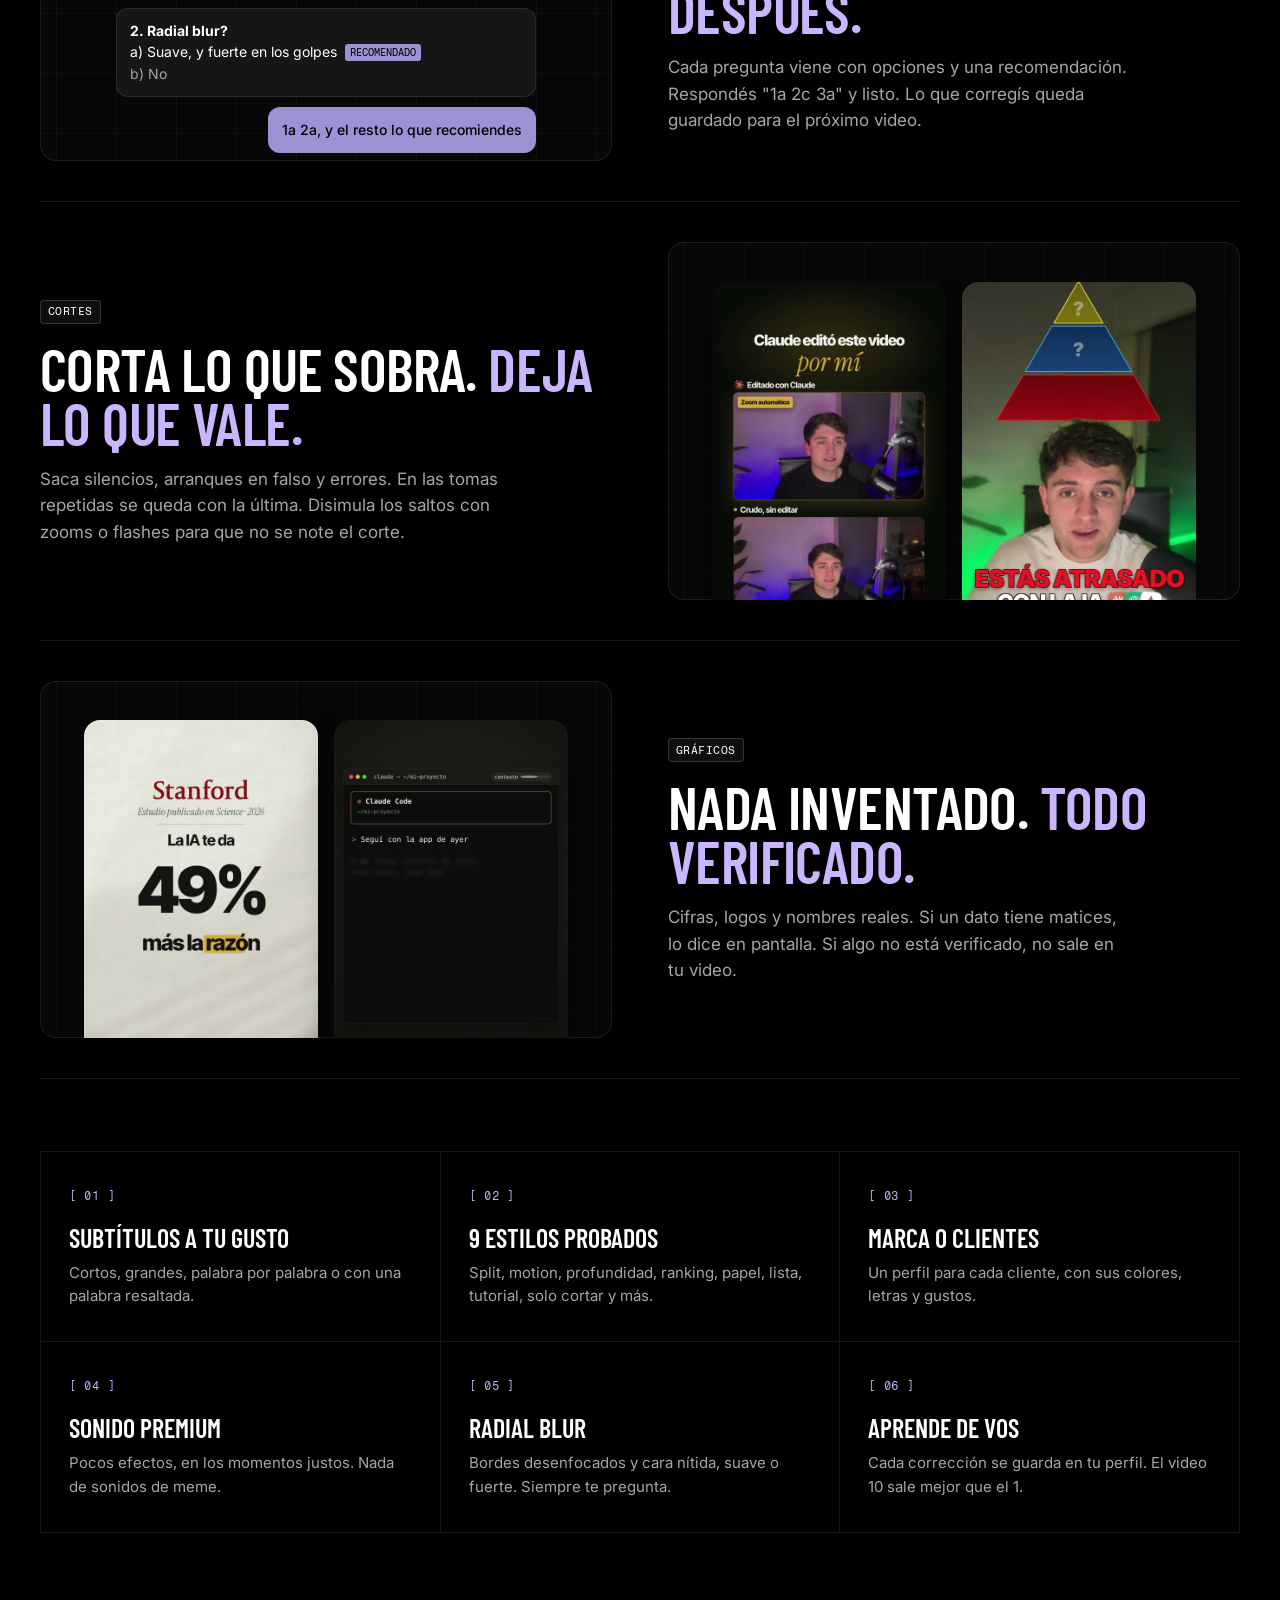
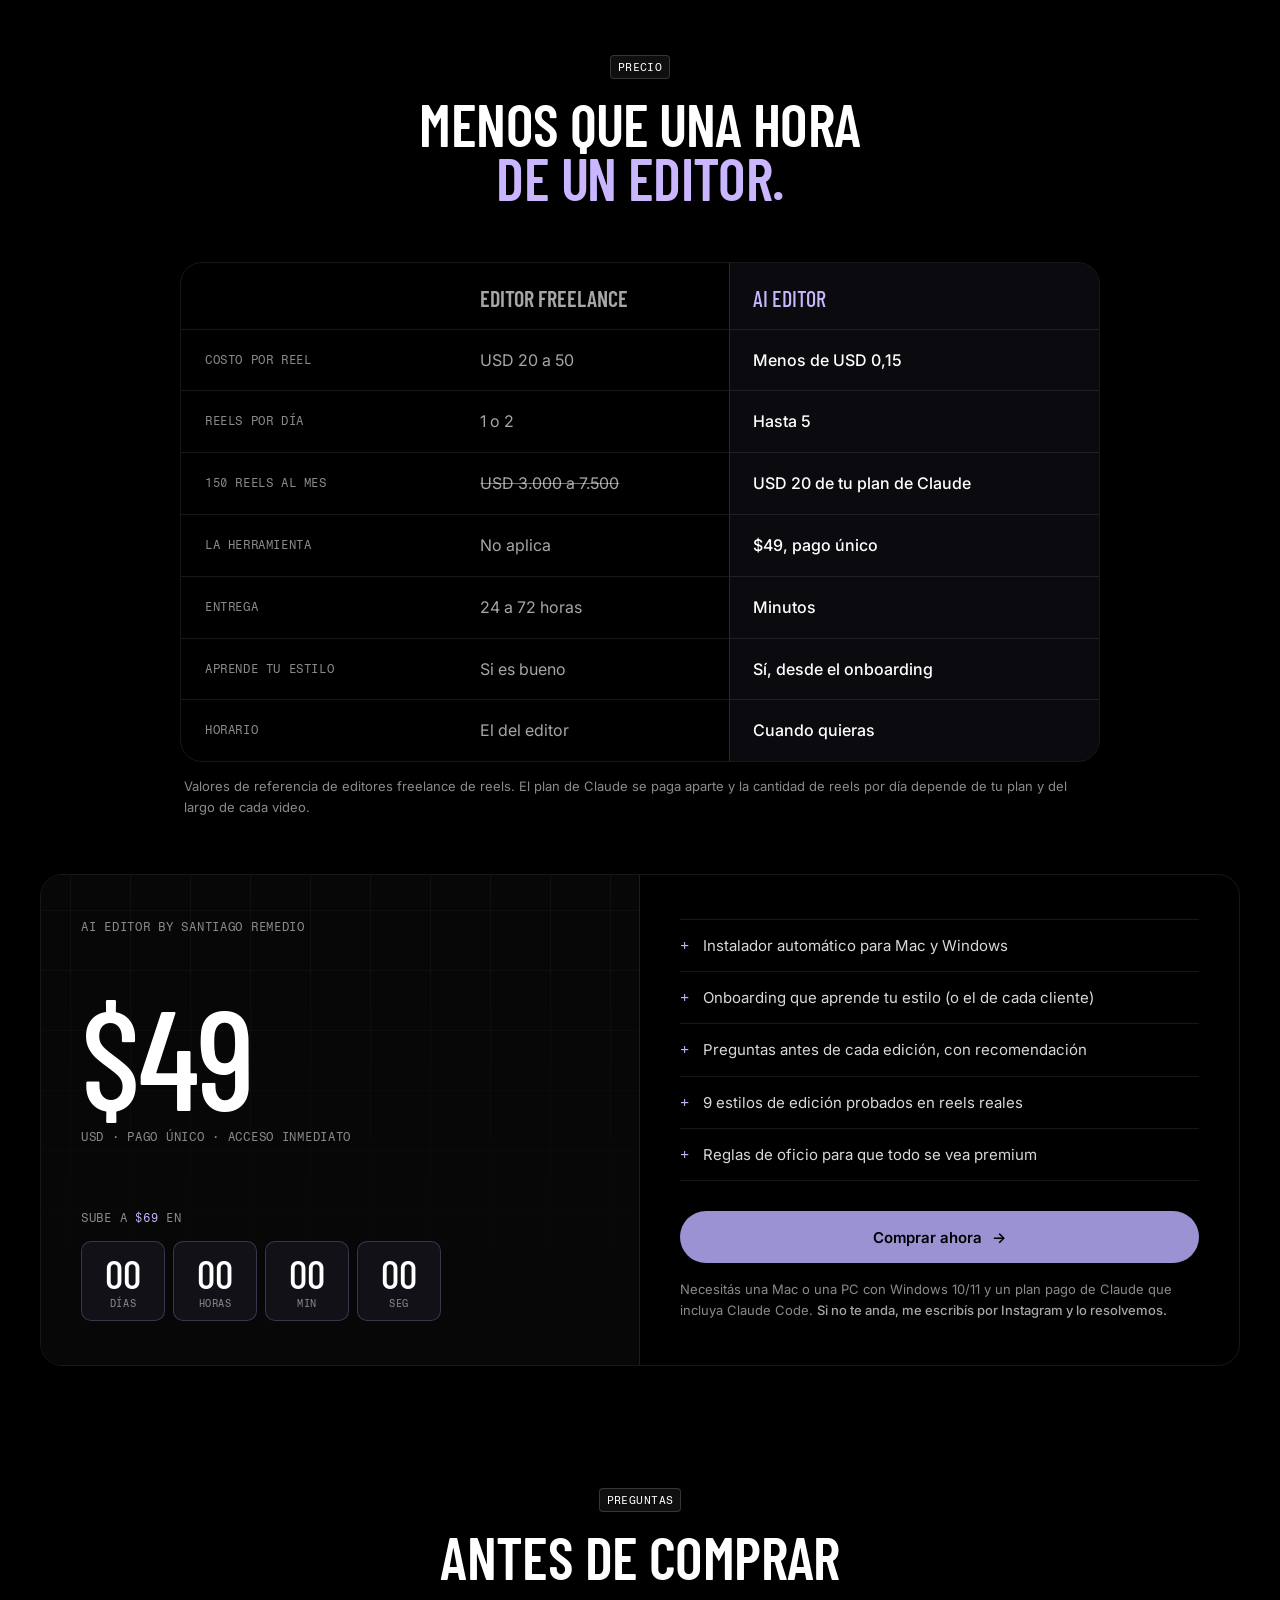
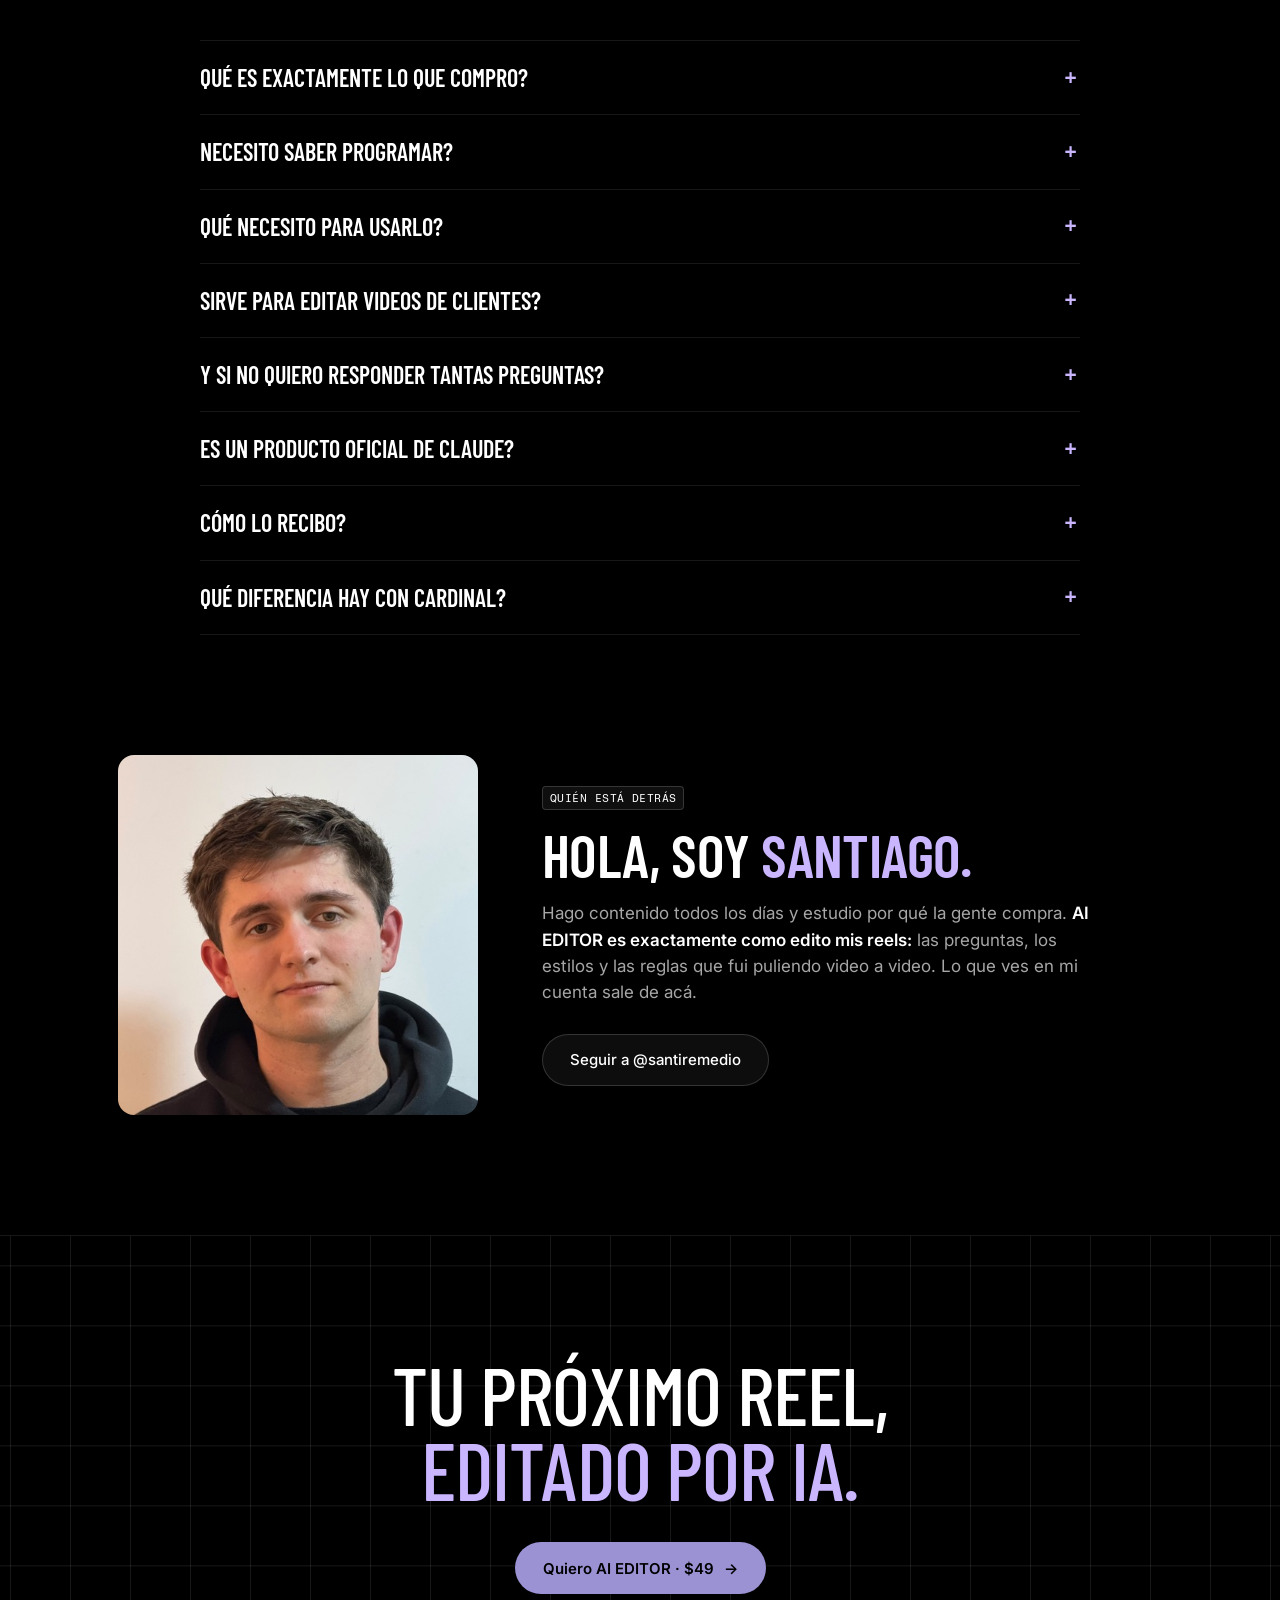
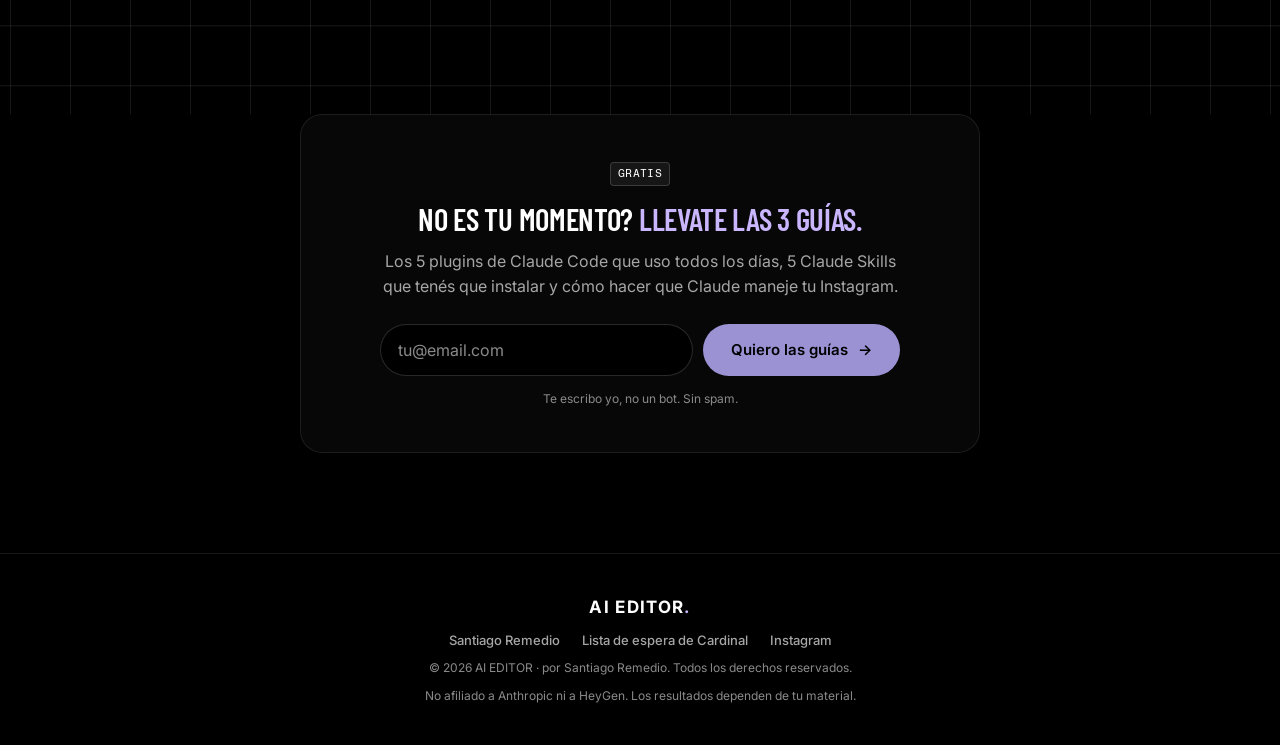
==== commit 7634b2ef: "AI EDITOR: campaña de suba a $69 el 1/12, cuenta regresiva y tabla editor vs AI EDITOR Co-Authored-B" ====
--- a/aieditor/index.html
+++ b/aieditor/index.html
@@ -141,6 +141,48 @@
   .req b { color: var(--muted); font-weight: 500; }
   @media (max-width: 860px) { .pricing { grid-template-columns: 1fr; } .pricing .left { border-right: 0; border-bottom: 1px solid var(--line); } .pricing > div { padding: 32px 22px; } .amount b { font-size: 104px; } }
 
+  /* campaña: barra de arriba */
+  .promo {
+    display: flex; align-items: center; justify-content: center; gap: 18px; height: 38px; padding: 0 16px;
+    background: var(--lilac); color: var(--ink); text-decoration: none;
+    font: 400 12px/1 var(--mono); text-transform: uppercase; letter-spacing: .05em; white-space: nowrap;
+  }
+  .promo[hidden] { display: none; }
+  .promo-t b { font-weight: 400; }
+  .promo-t i { font-style: normal; margin: 0 10px; opacity: .5; }
+  .promo-c { font-variant-numeric: tabular-nums; padding: 5px 9px; border-radius: 4px; background: var(--ink); color: var(--lilac-text); }
+  .promo-c b { font-weight: 400; color: var(--text); }
+  @media (hover: hover) and (pointer: fine) { .promo:hover { background: var(--lilac-hi); } }
+  @media (max-width: 560px) { .promo { gap: 10px; font-size: 11px; letter-spacing: .03em; } .promo-t i, .promo-after { display: none; } }
+  html.con-campana section[id], html.con-campana [id="guias"] { scroll-margin-top: 128px; }
+
+  /* campaña: cuenta en el precio */
+  .deal { display: grid; gap: 14px; }
+  .deal .label b { color: var(--lilac-text); font-weight: 400; }
+  .clock { display: grid; grid-template-columns: repeat(4, 1fr); gap: 8px; max-width: 360px; }
+  .clock div { display: grid; justify-items: center; gap: 8px; padding: 14px 0 12px; border-radius: 10px; background: rgba(155,146,212,.08); box-shadow: 0 0 0 1px rgba(155,146,212,.28) inset; }
+  .clock b { font: 500 40px/.9 var(--display); font-variant-numeric: tabular-nums; color: var(--text); }
+  .clock span { font: 400 10px/1 var(--mono); text-transform: uppercase; letter-spacing: .06em; color: var(--dim); }
+  @media (max-width: 860px) { .clock b { font-size: 34px; } }
+
+  /* tabla editor vs AI EDITOR */
+  .vs-wrap { max-width: 920px; margin: 56px auto 0; }
+  .vs { width: 100%; border-collapse: separate; border-spacing: 0; border: 1px solid var(--line); border-radius: 22px; overflow: hidden; }
+  .vs th, .vs td { padding: 18px 24px; text-align: left; border-bottom: 1px solid var(--line); font-size: 16px; vertical-align: middle; }
+  .vs tbody tr:last-child th, .vs tbody tr:last-child td { border-bottom: 0; }
+  .vs thead th { font: 600 22px/1 var(--display); text-transform: uppercase; color: var(--muted); padding-top: 24px; padding-bottom: 20px; }
+  .vs thead th.me { color: var(--lilac-text); }
+  .vs tbody th { width: 30%; font: 400 12px/1.4 var(--mono); text-transform: uppercase; letter-spacing: .05em; color: var(--dim); }
+  .vs td { color: var(--muted); }
+  .vs td s { color: var(--muted); text-decoration-color: rgba(255,255,255,.45); }
+  .vs .me { background: rgba(155,146,212,.07); color: var(--text); font-weight: 500; box-shadow: 1px 0 0 rgba(155,146,212,.22) inset; }
+  .vs-note { margin: 14px 4px 0; color: var(--dim); font-size: 13px; line-height: 1.6; }
+  @media (max-width: 640px) {
+    .vs th, .vs td { padding: 14px 12px; font-size: 14px; }
+    .vs thead th { font-size: 17px; }
+    .vs tbody th { width: 32%; font-size: 10.5px; letter-spacing: .03em; }
+  }
+
   /* faq */
   .faq { max-width: 880px; margin: 56px auto 0; border-top: 1px solid var(--line); }
   .faq details { border-bottom: 1px solid var(--line); }
@@ -169,6 +211,10 @@
 <body>
 
 <nav class="nav">
+  <a class="promo js-campaign" href="#precio" hidden>
+    <span class="promo-t"><b>$<span class="js-price">49</span></b> hasta el <span class="js-hasta">30 de noviembre</span><i aria-hidden="true">·</i><span class="promo-after">después $<span class="js-precio-nuevo">69</span></span></span>
+    <span class="promo-c js-count" aria-label="Tiempo hasta la suba de precio"><b data-u="d">00</b>d <b data-u="h">00</b>h <b data-u="m">00</b>m <b data-u="s">00</b>s</span>
+  </a>
   <div class="wrap">
     <div class="brand">
       <a class="logo" href="#top" aria-label="AI EDITOR">AI EDITOR</a>
@@ -331,12 +377,41 @@
       <span class="tag reveal">Precio</span>
       <h2 class="d2 reveal" style="margin-top:18px">Menos que una hora<br><span class="it">de un editor.</span></h2>
     </div>
+    <div class="vs-wrap reveal">
+      <table class="vs">
+        <caption class="lead-sr">Editor freelance comparado con AI EDITOR</caption>
+        <thead>
+          <tr><th scope="col"><span class="lead-sr">Concepto</span></th><th scope="col">Editor freelance</th><th scope="col" class="me">AI EDITOR</th></tr>
+        </thead>
+        <tbody>
+          <tr><th scope="row">Costo por reel</th><td>USD 20 a 50</td><td class="me">Menos de USD 0,15</td></tr>
+          <tr><th scope="row">Reels por día</th><td>1 o 2</td><td class="me">Hasta 5</td></tr>
+          <tr><th scope="row">150 reels al mes</th><td><s>USD 3.000 a 7.500</s></td><td class="me">USD 20 de tu plan de Claude</td></tr>
+          <tr><th scope="row">La herramienta</th><td>No aplica</td><td class="me">$<span class="js-price">49</span>, pago único</td></tr>
+          <tr><th scope="row">Entrega</th><td>24 a 72 horas</td><td class="me">Minutos</td></tr>
+          <tr><th scope="row">Aprende tu estilo</th><td>Si es bueno</td><td class="me">Sí, desde el onboarding</td></tr>
+          <tr><th scope="row">Horario</th><td>El del editor</td><td class="me">Cuando quieras</td></tr>
+        </tbody>
+      </table>
+      <p class="vs-note">Valores de referencia de editores freelance de reels. El plan de Claude se paga aparte y la cantidad de reels por día depende de tu plan y del largo de cada video.</p>
+    </div>
     <div class="pricing reveal">
       <div class="left">
         <div class="gridbg" aria-hidden="true"></div>
         <span class="label">AI EDITOR by Santiago Remedio</span>
-        <div class="amount"><b>$<span class="js-price">49</span></b><s class="js-before" hidden></s></div>
-        <span class="label">USD · pago único · acceso inmediato</span>
+        <div>
+          <div class="amount"><b>$<span class="js-price">49</span></b><s class="js-before" hidden></s></div>
+          <span class="label" style="display:block;margin-top:18px">USD · pago único · acceso inmediato</span>
+        </div>
+        <div class="deal js-campaign" hidden>
+          <span class="label">Sube a <b>$<span class="js-precio-nuevo">69</span></b> en</span>
+          <div class="clock js-count" aria-label="Tiempo hasta la suba de precio">
+            <div><b data-u="d">00</b><span>días</span></div>
+            <div><b data-u="h">00</b><span>horas</span></div>
+            <div><b data-u="m">00</b><span>min</span></div>
+            <div><b data-u="s">00</b><span>seg</span></div>
+          </div>
+        </div>
       </div>
       <div>
         <ul class="incl">
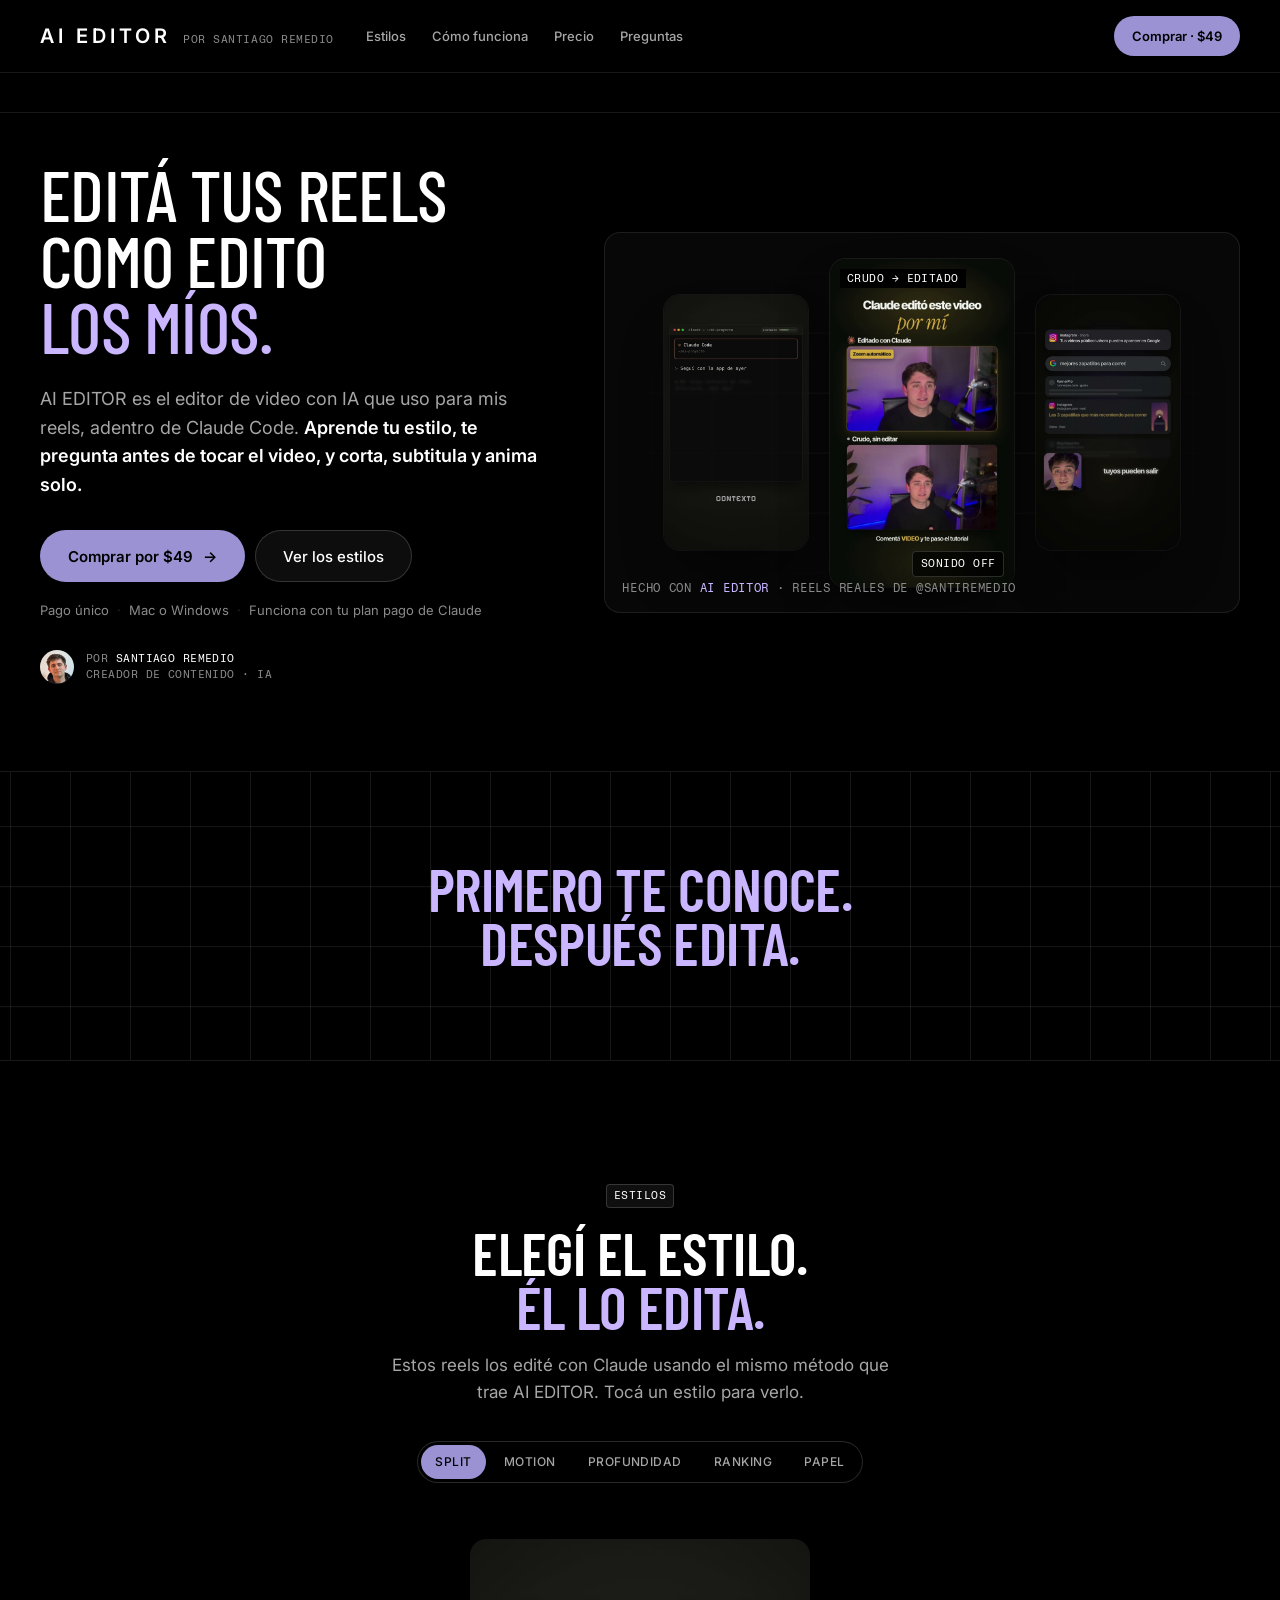
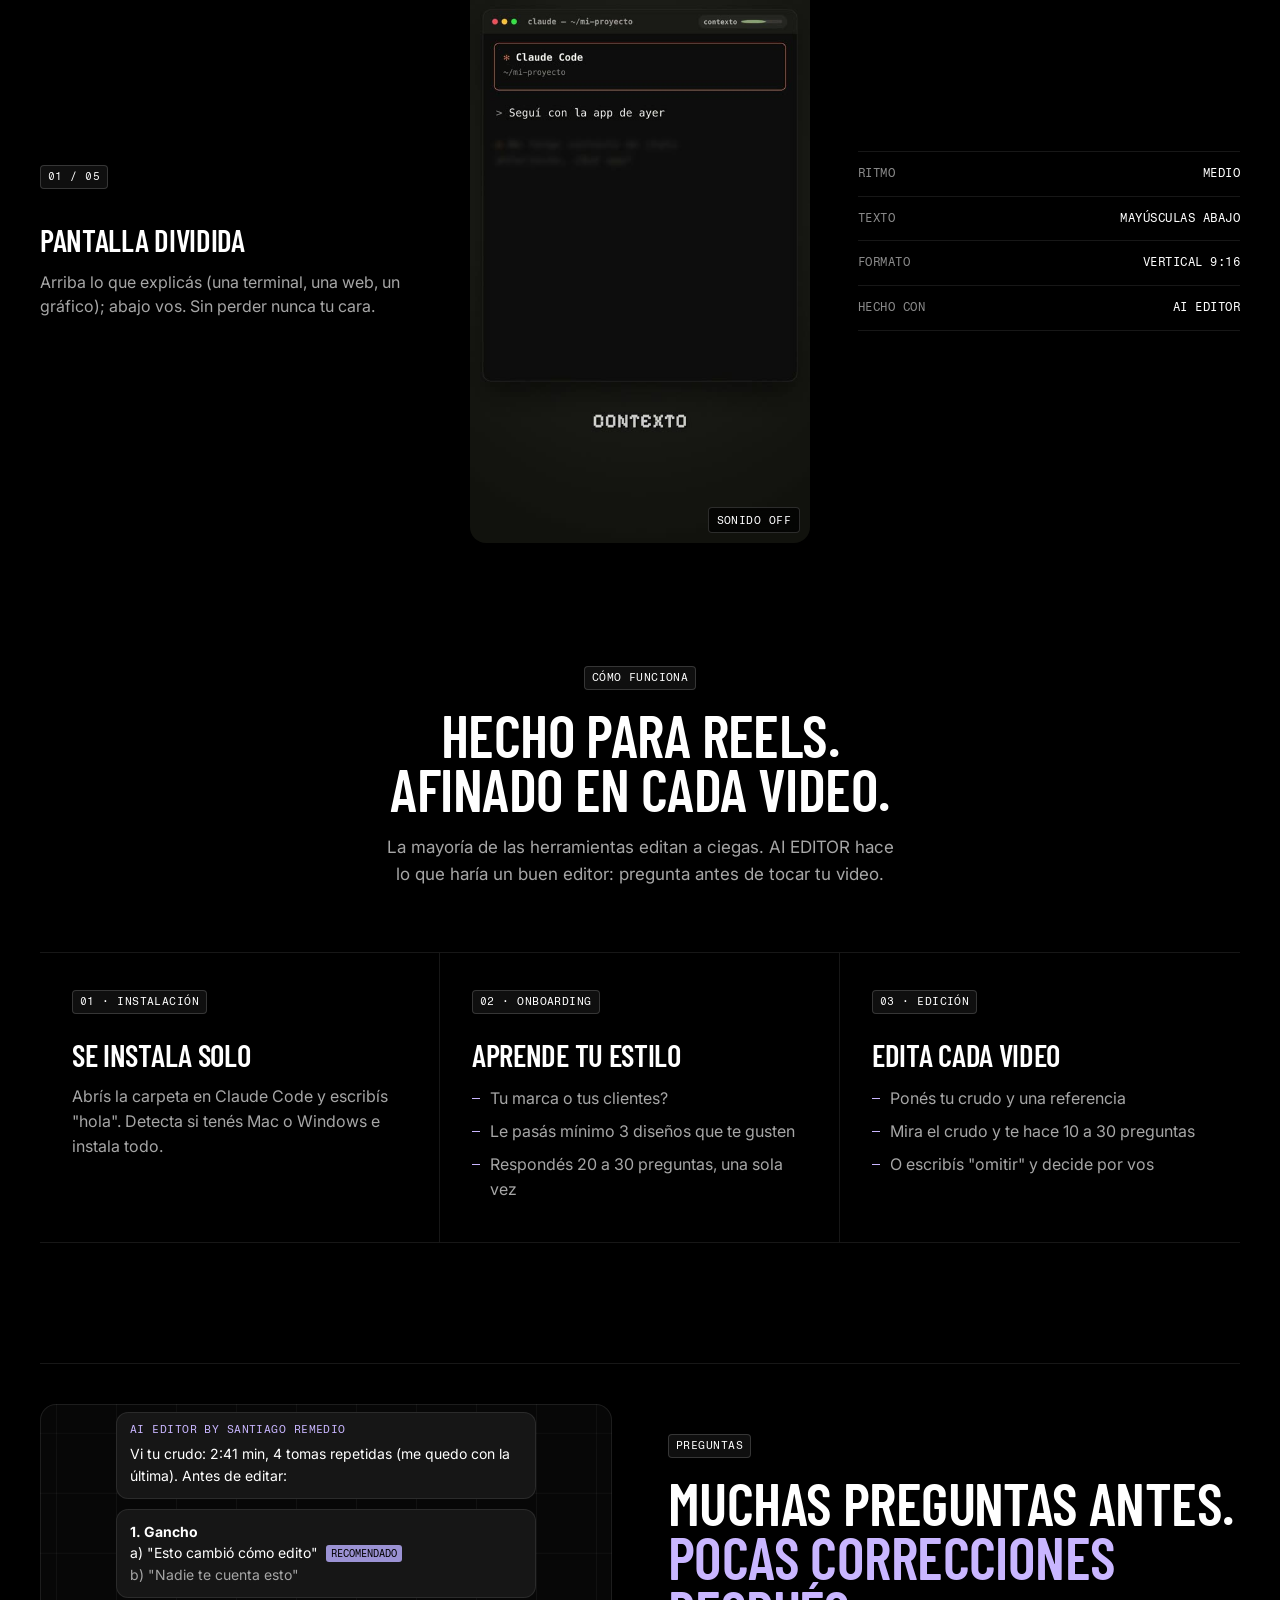
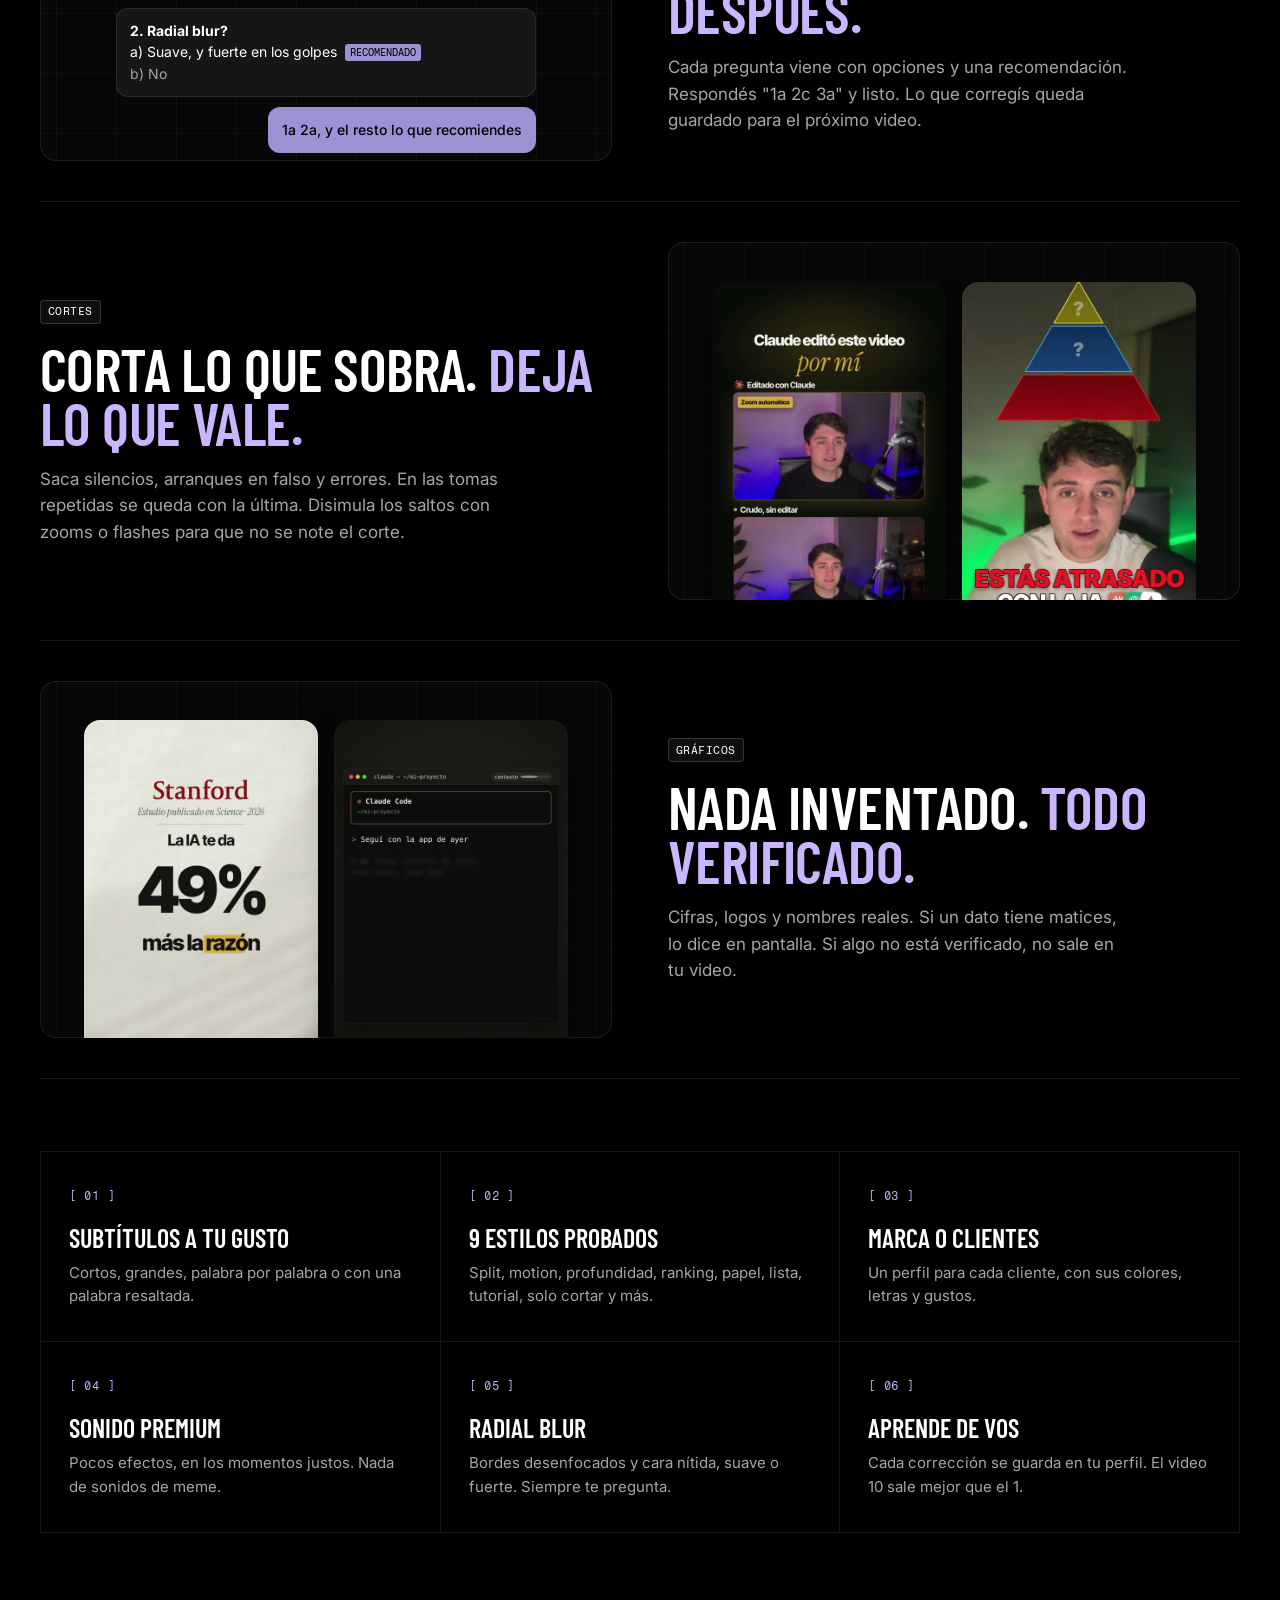
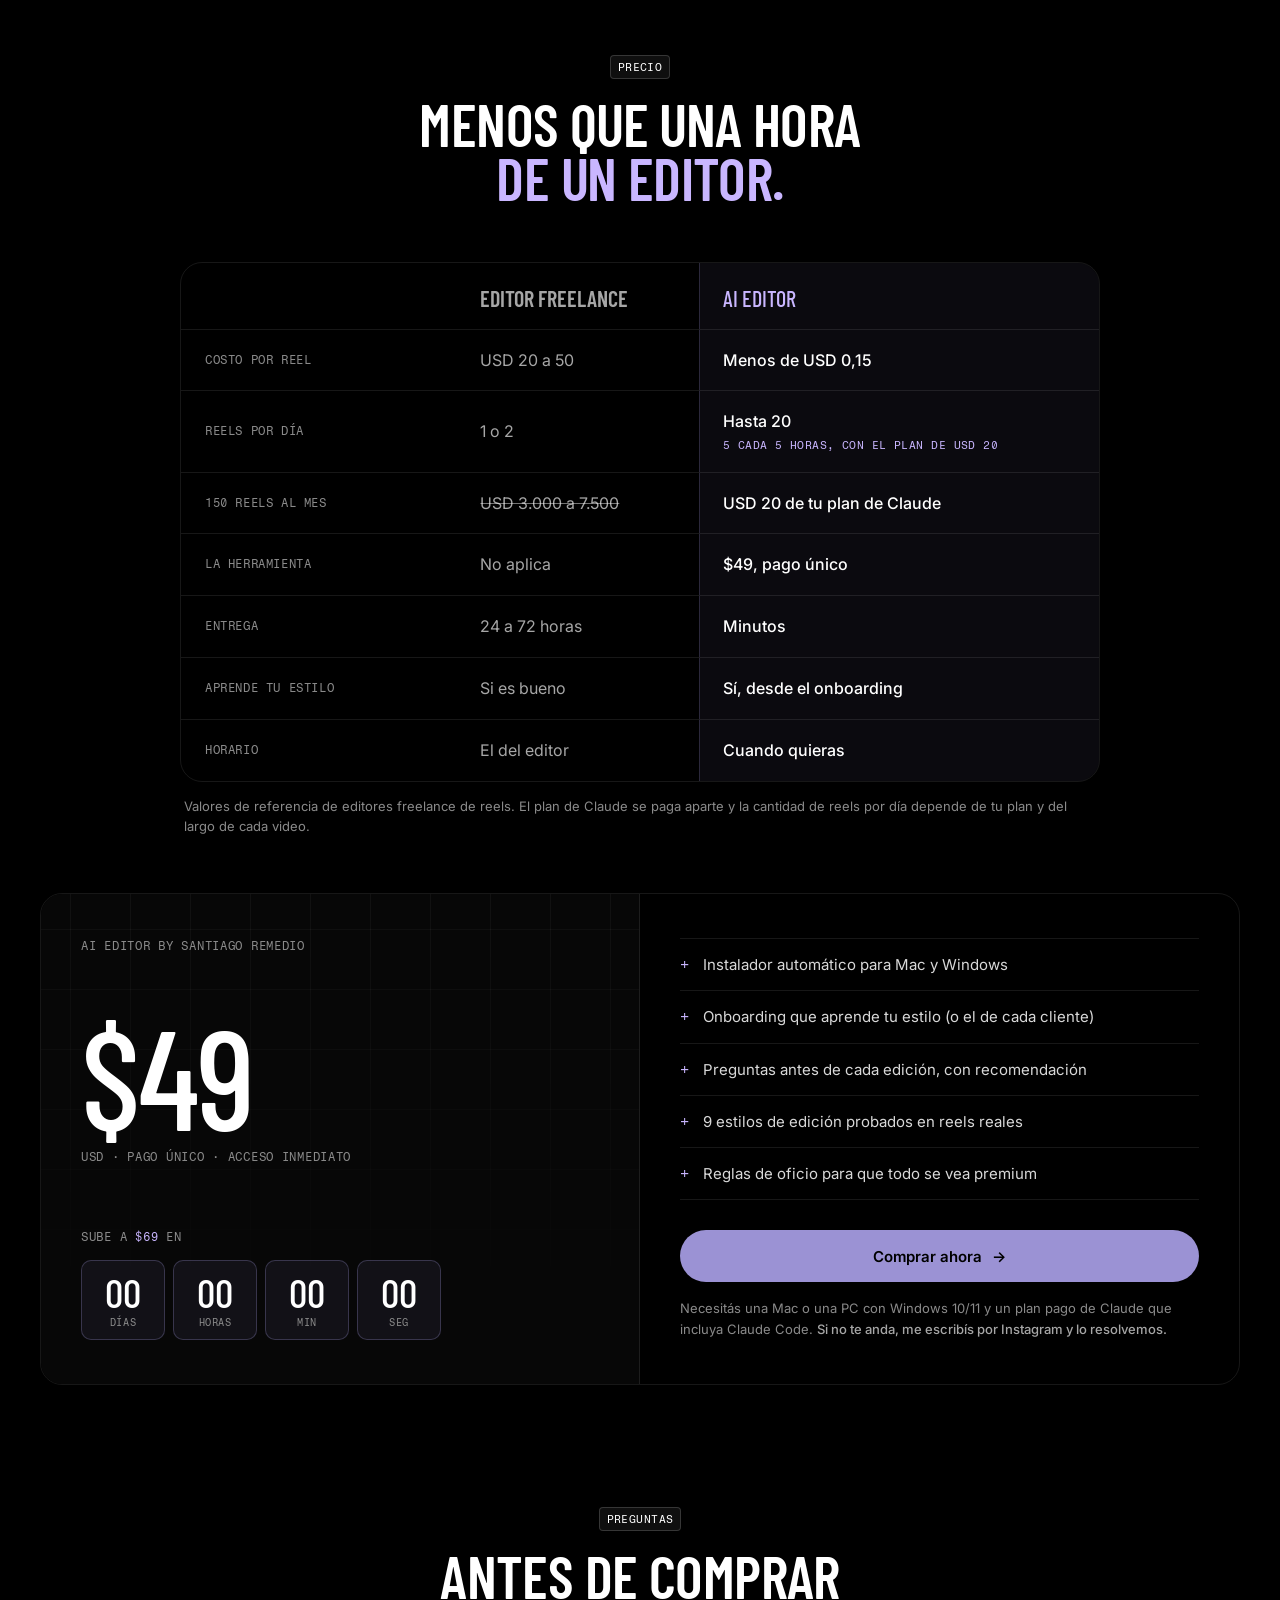
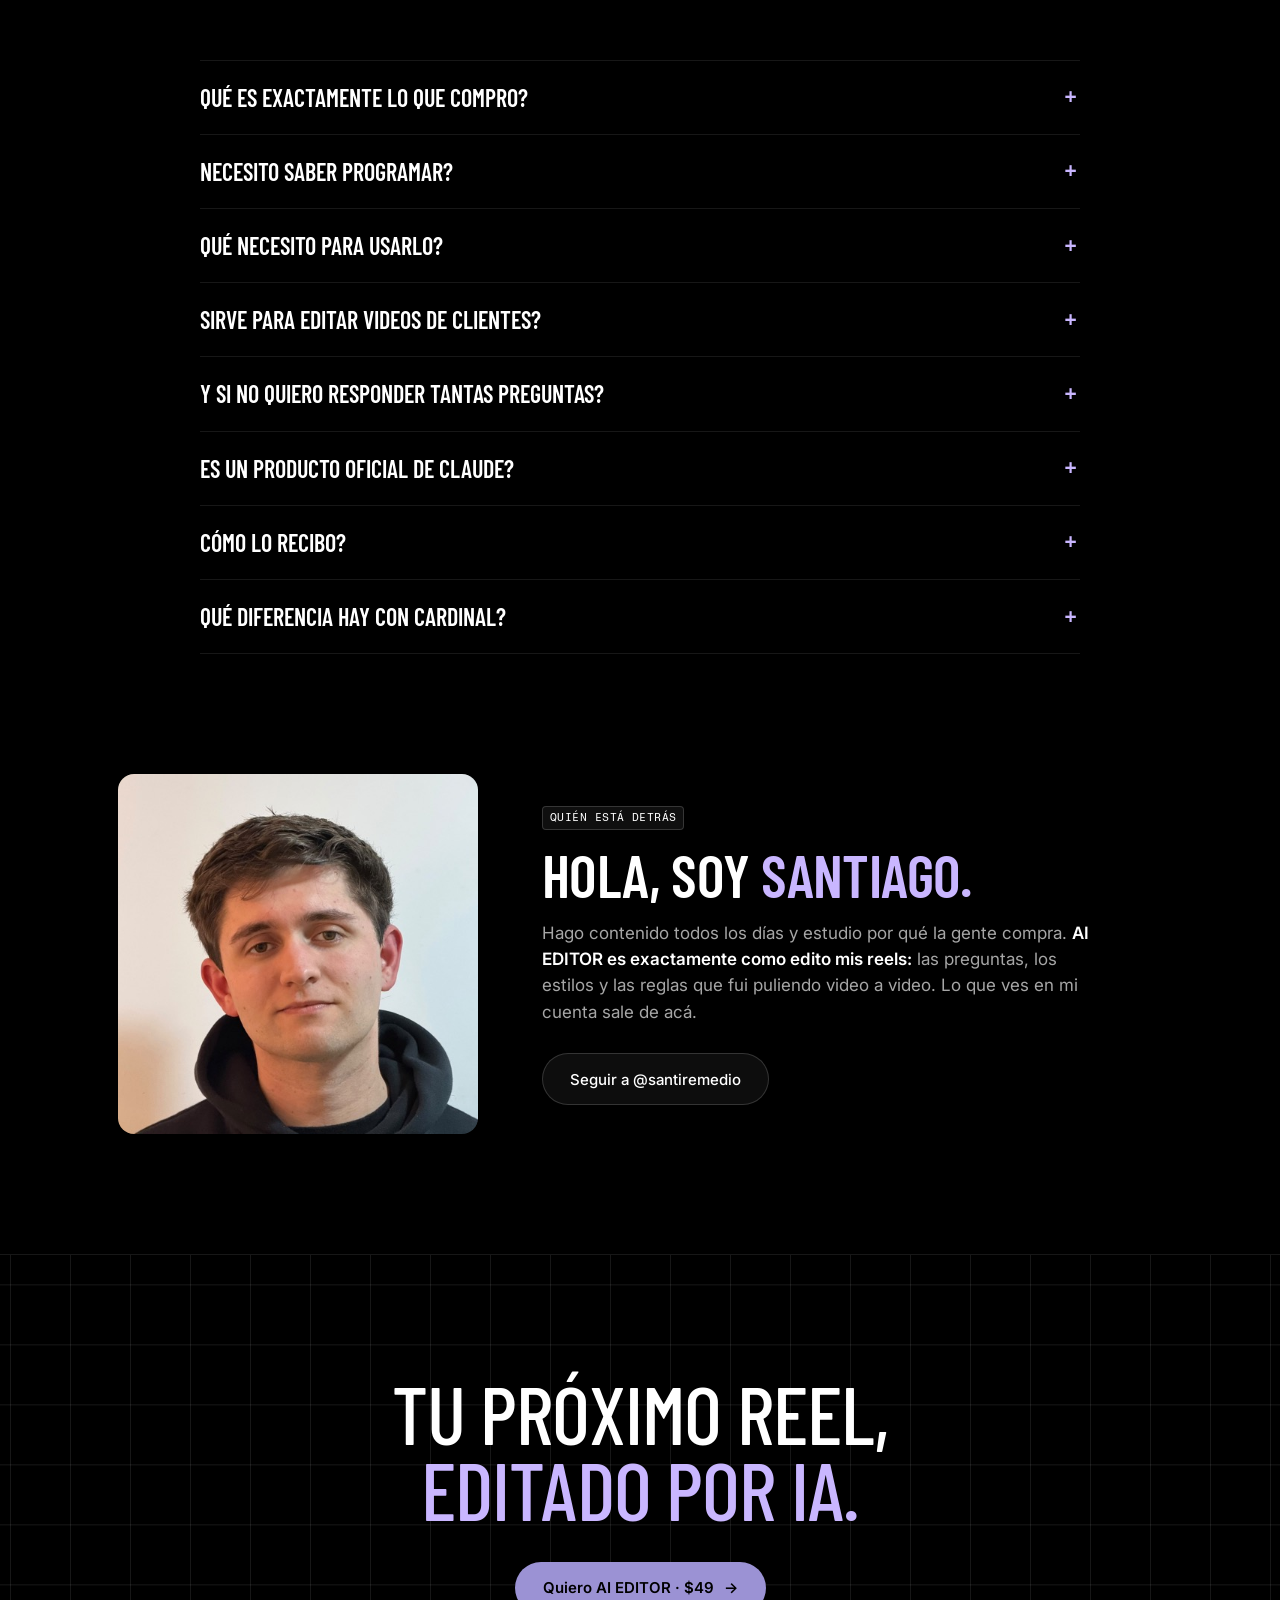
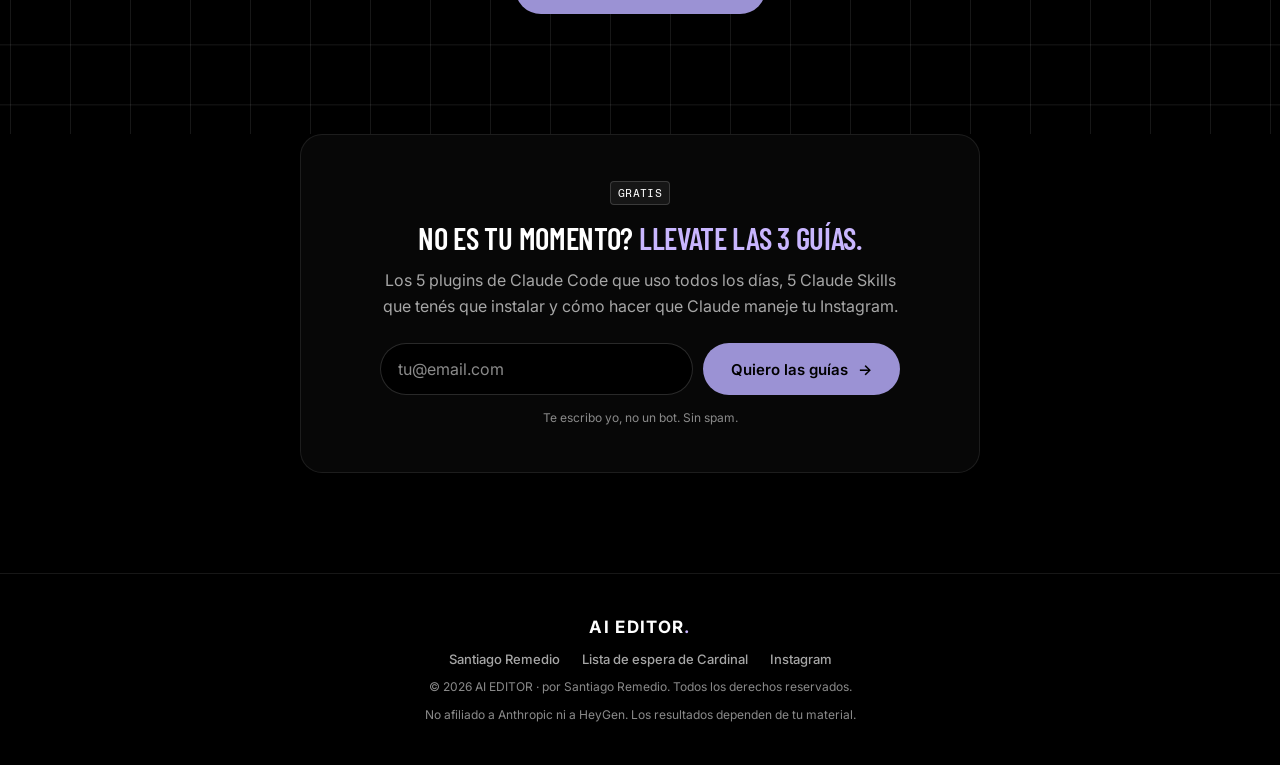
==== commit 520c5b7c: "AI EDITOR: tabla, hasta 20 reels por día Co-Authored-By: Claude Opus 5.5 <noreply@anthropic.com> Cla" ====
--- a/aieditor/index.html
+++ b/aieditor/index.html
@@ -176,6 +176,7 @@
   .vs td { color: var(--muted); }
   .vs td s { color: var(--muted); text-decoration-color: rgba(255,255,255,.45); }
   .vs .me { background: rgba(155,146,212,.07); color: var(--text); font-weight: 500; box-shadow: 1px 0 0 rgba(155,146,212,.22) inset; }
+  .vs .me small { display: block; margin-top: 4px; font: 400 11px/1.4 var(--mono); text-transform: uppercase; letter-spacing: .04em; color: var(--lilac-text); }
   .vs-note { margin: 14px 4px 0; color: var(--dim); font-size: 13px; line-height: 1.6; }
   @media (max-width: 640px) {
     .vs th, .vs td { padding: 14px 12px; font-size: 14px; }
@@ -385,7 +386,7 @@
         </thead>
         <tbody>
           <tr><th scope="row">Costo por reel</th><td>USD 20 a 50</td><td class="me">Menos de USD 0,15</td></tr>
-          <tr><th scope="row">Reels por día</th><td>1 o 2</td><td class="me">Hasta 5</td></tr>
+          <tr><th scope="row">Reels por día</th><td>1 o 2</td><td class="me">Hasta 20 <small>5 cada 5 horas, con el plan de USD 20</small></td></tr>
           <tr><th scope="row">150 reels al mes</th><td><s>USD 3.000 a 7.500</s></td><td class="me">USD 20 de tu plan de Claude</td></tr>
           <tr><th scope="row">La herramienta</th><td>No aplica</td><td class="me">$<span class="js-price">49</span>, pago único</td></tr>
           <tr><th scope="row">Entrega</th><td>24 a 72 horas</td><td class="me">Minutos</td></tr>
